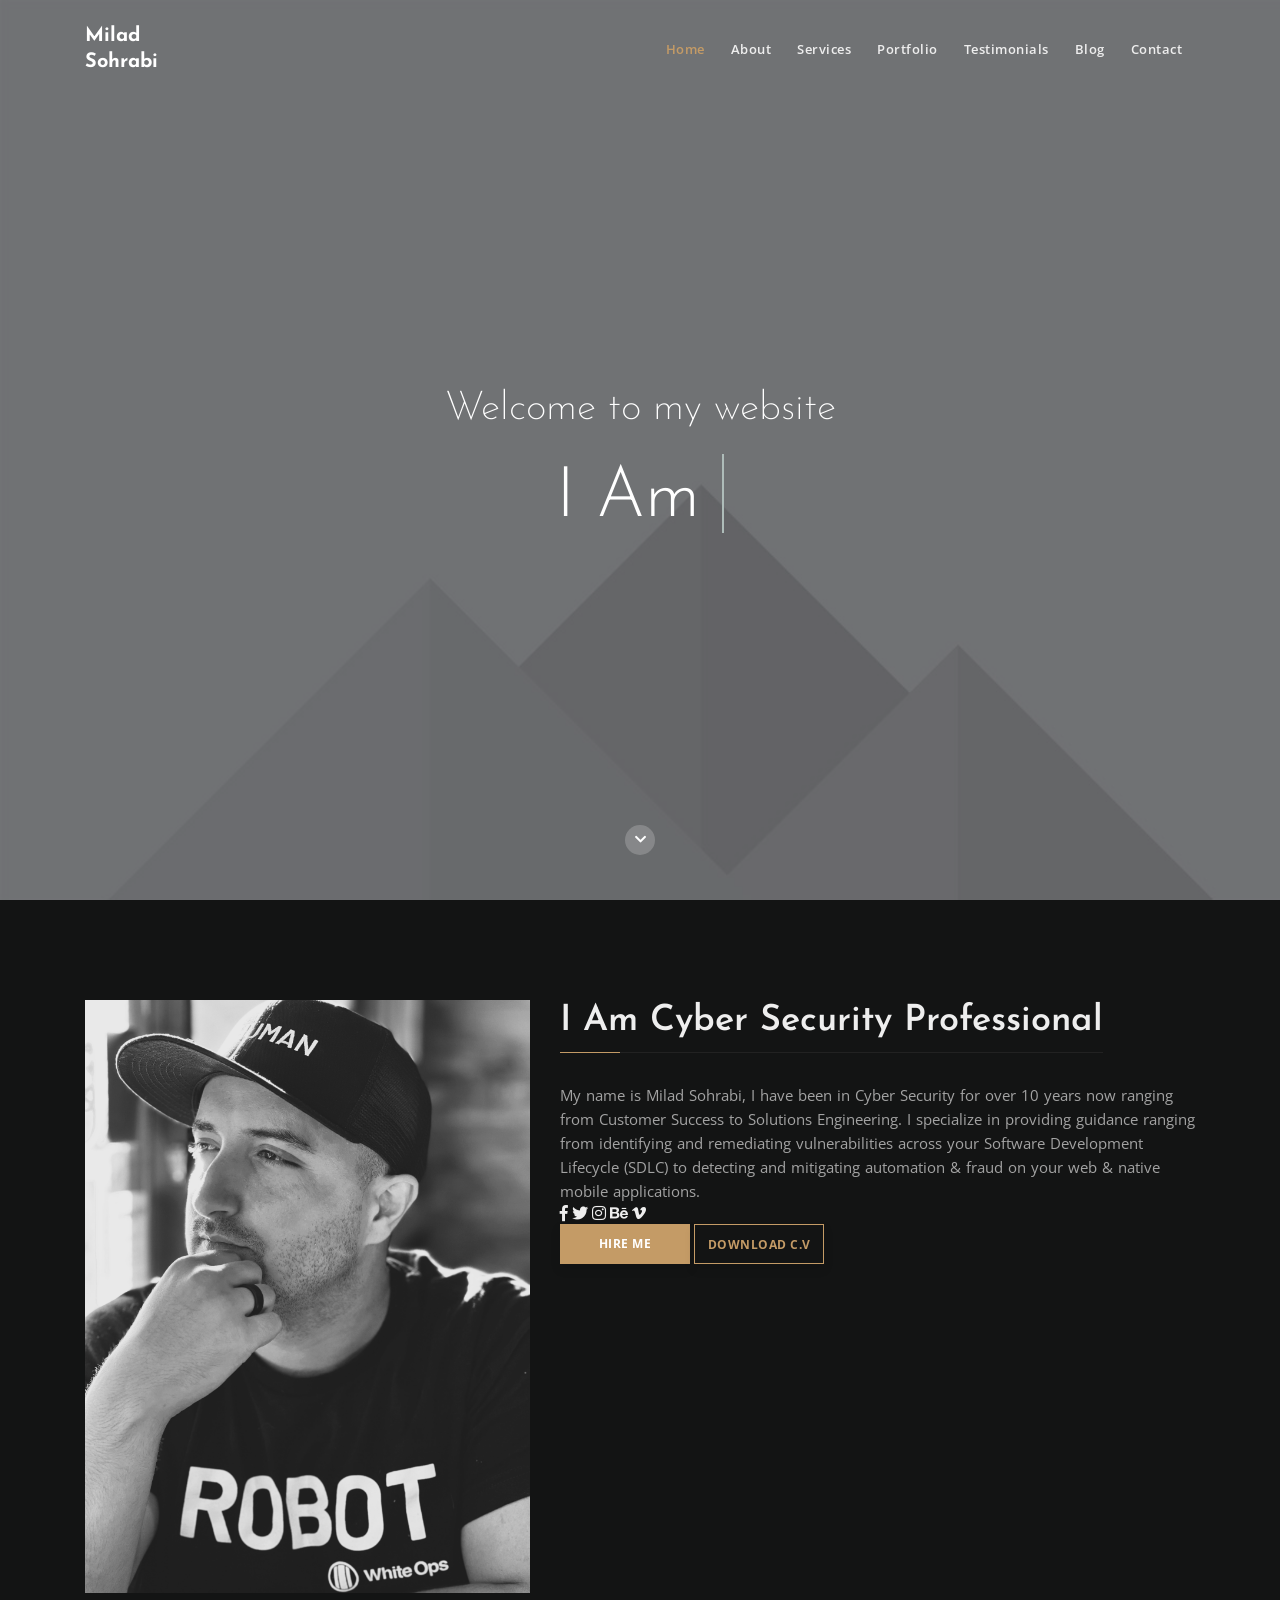
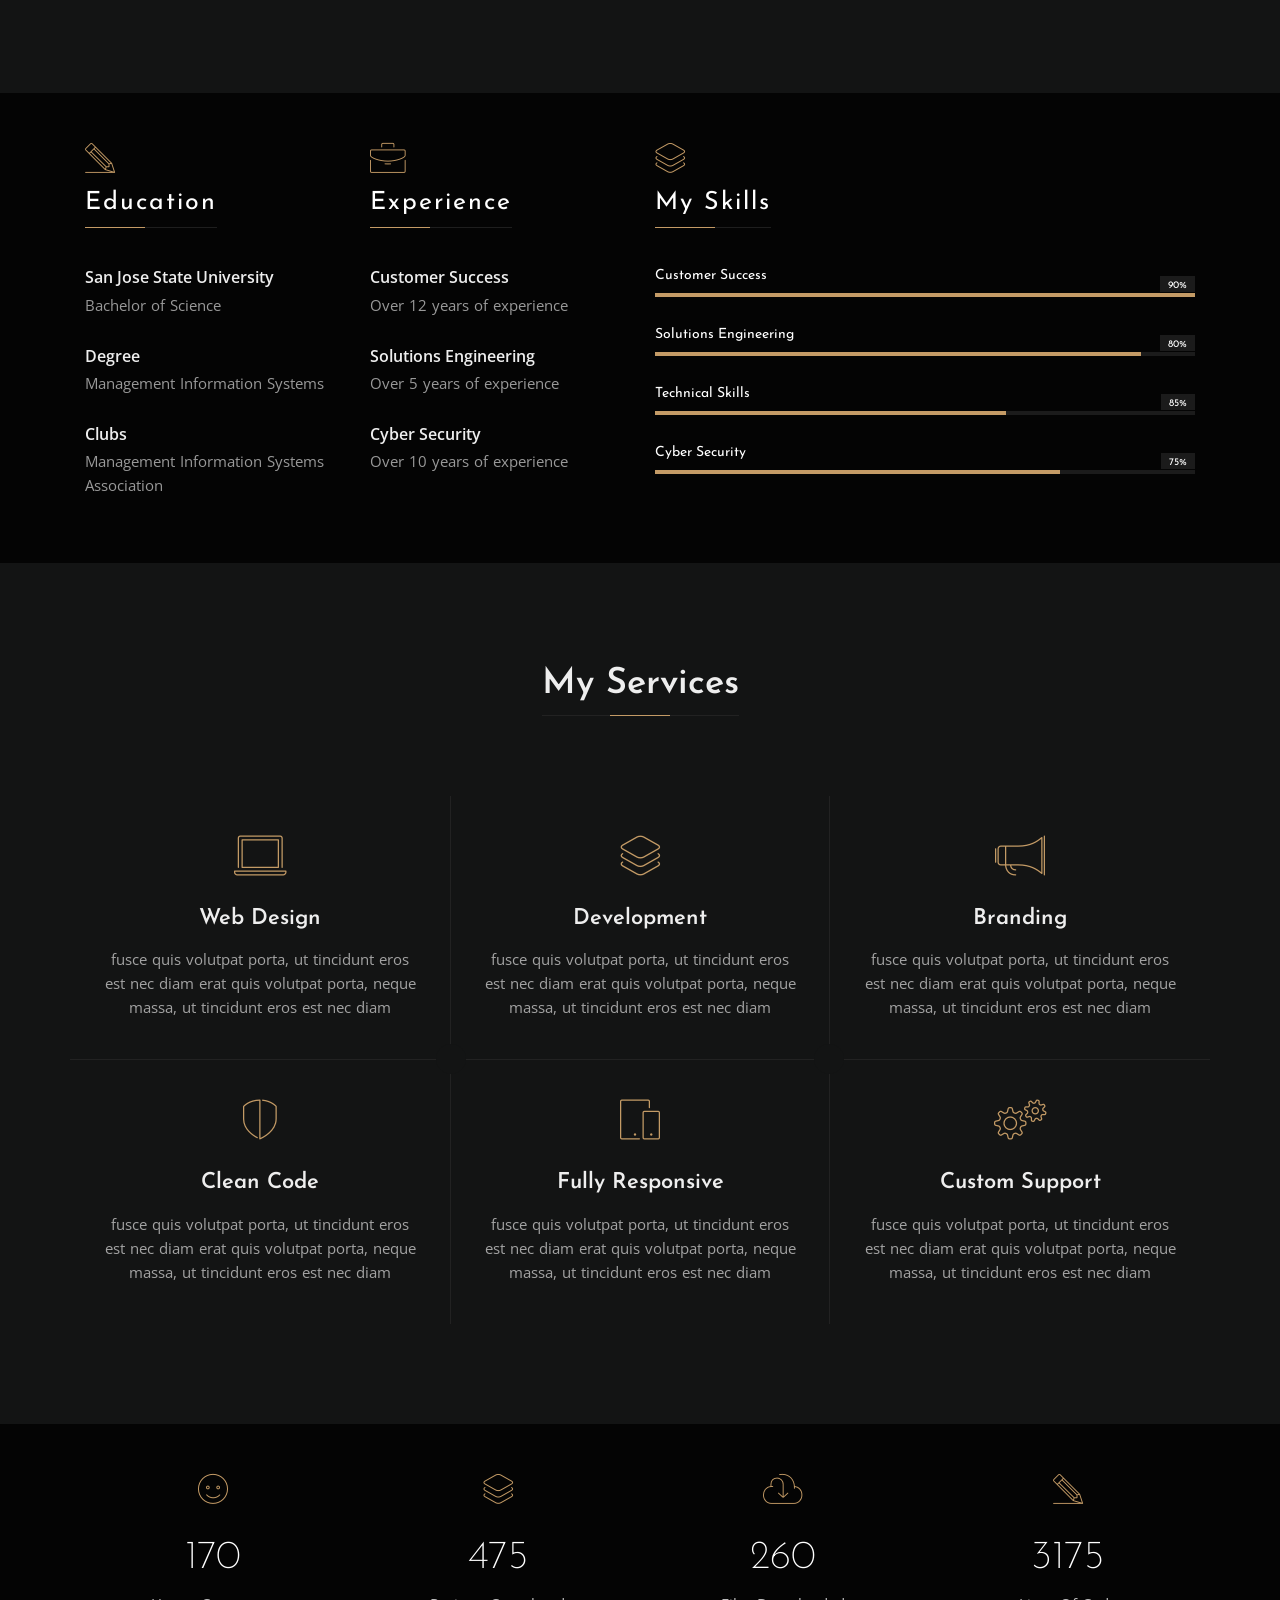
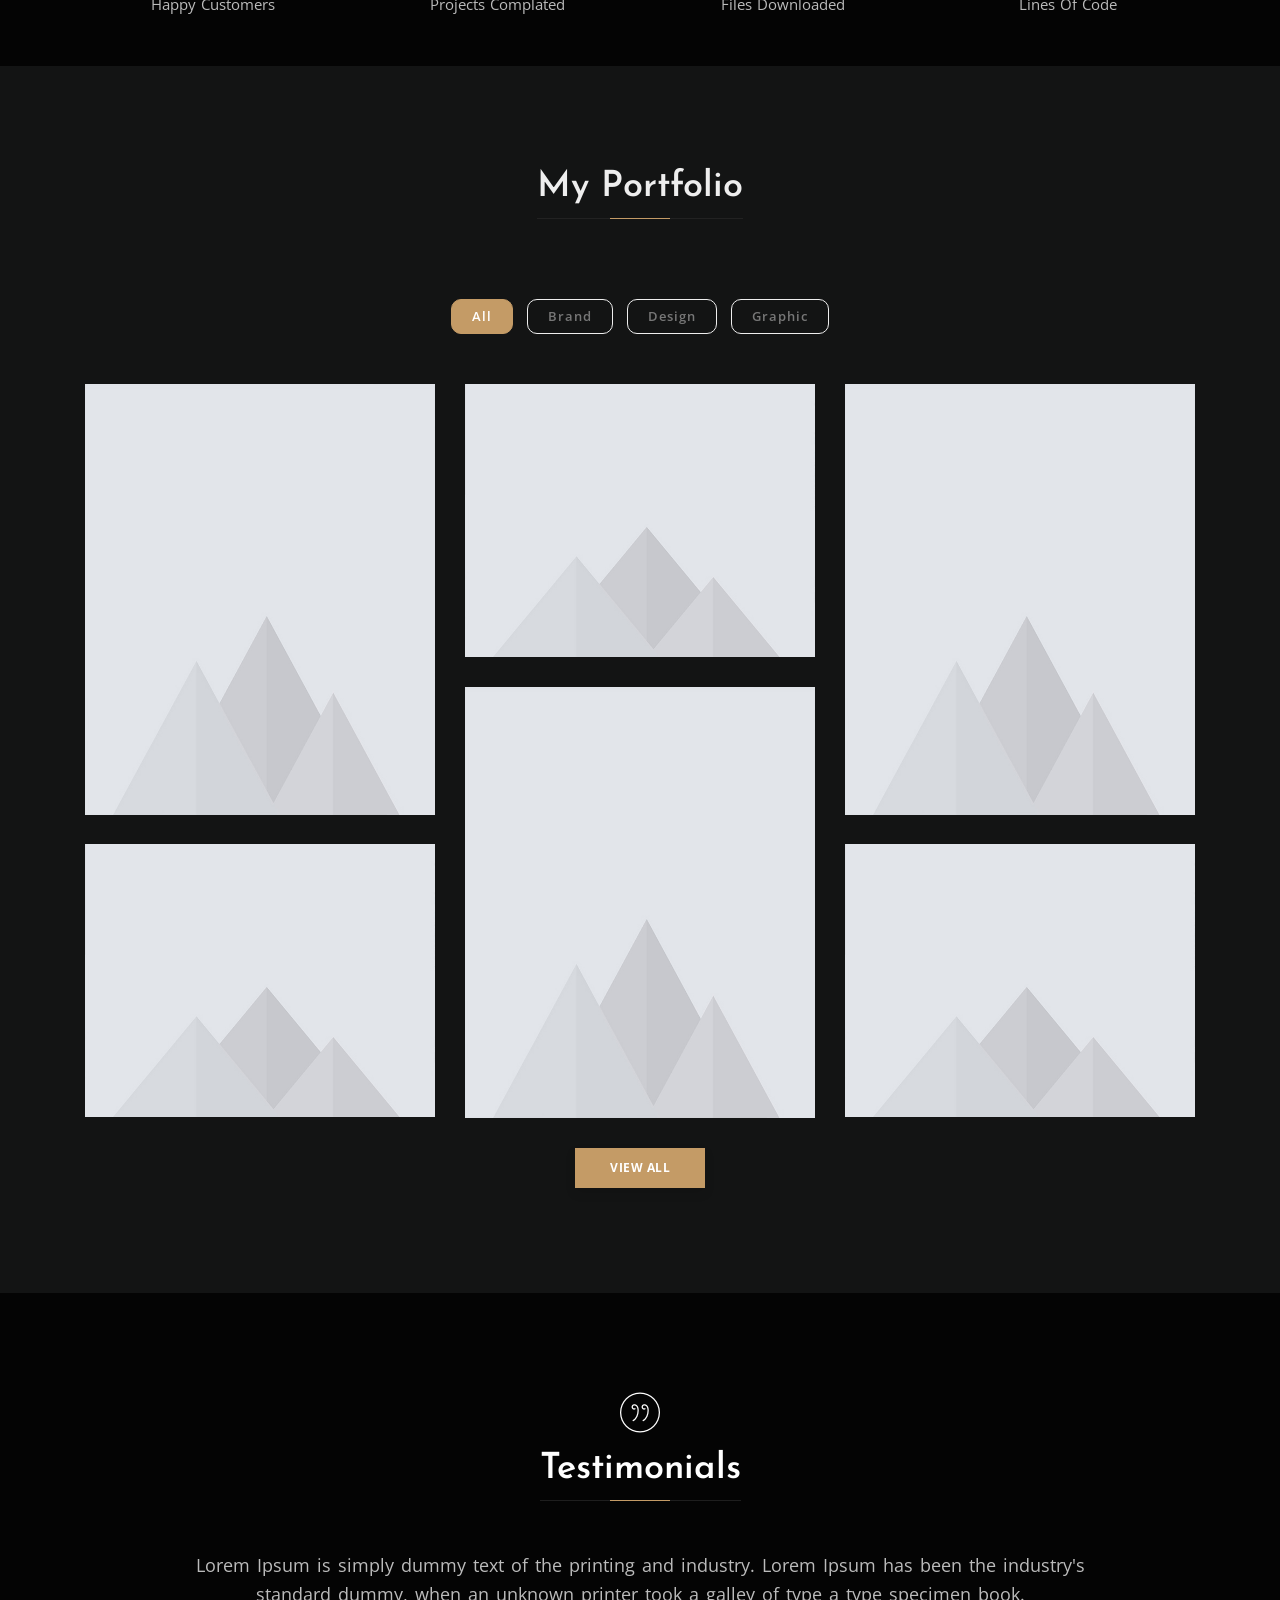
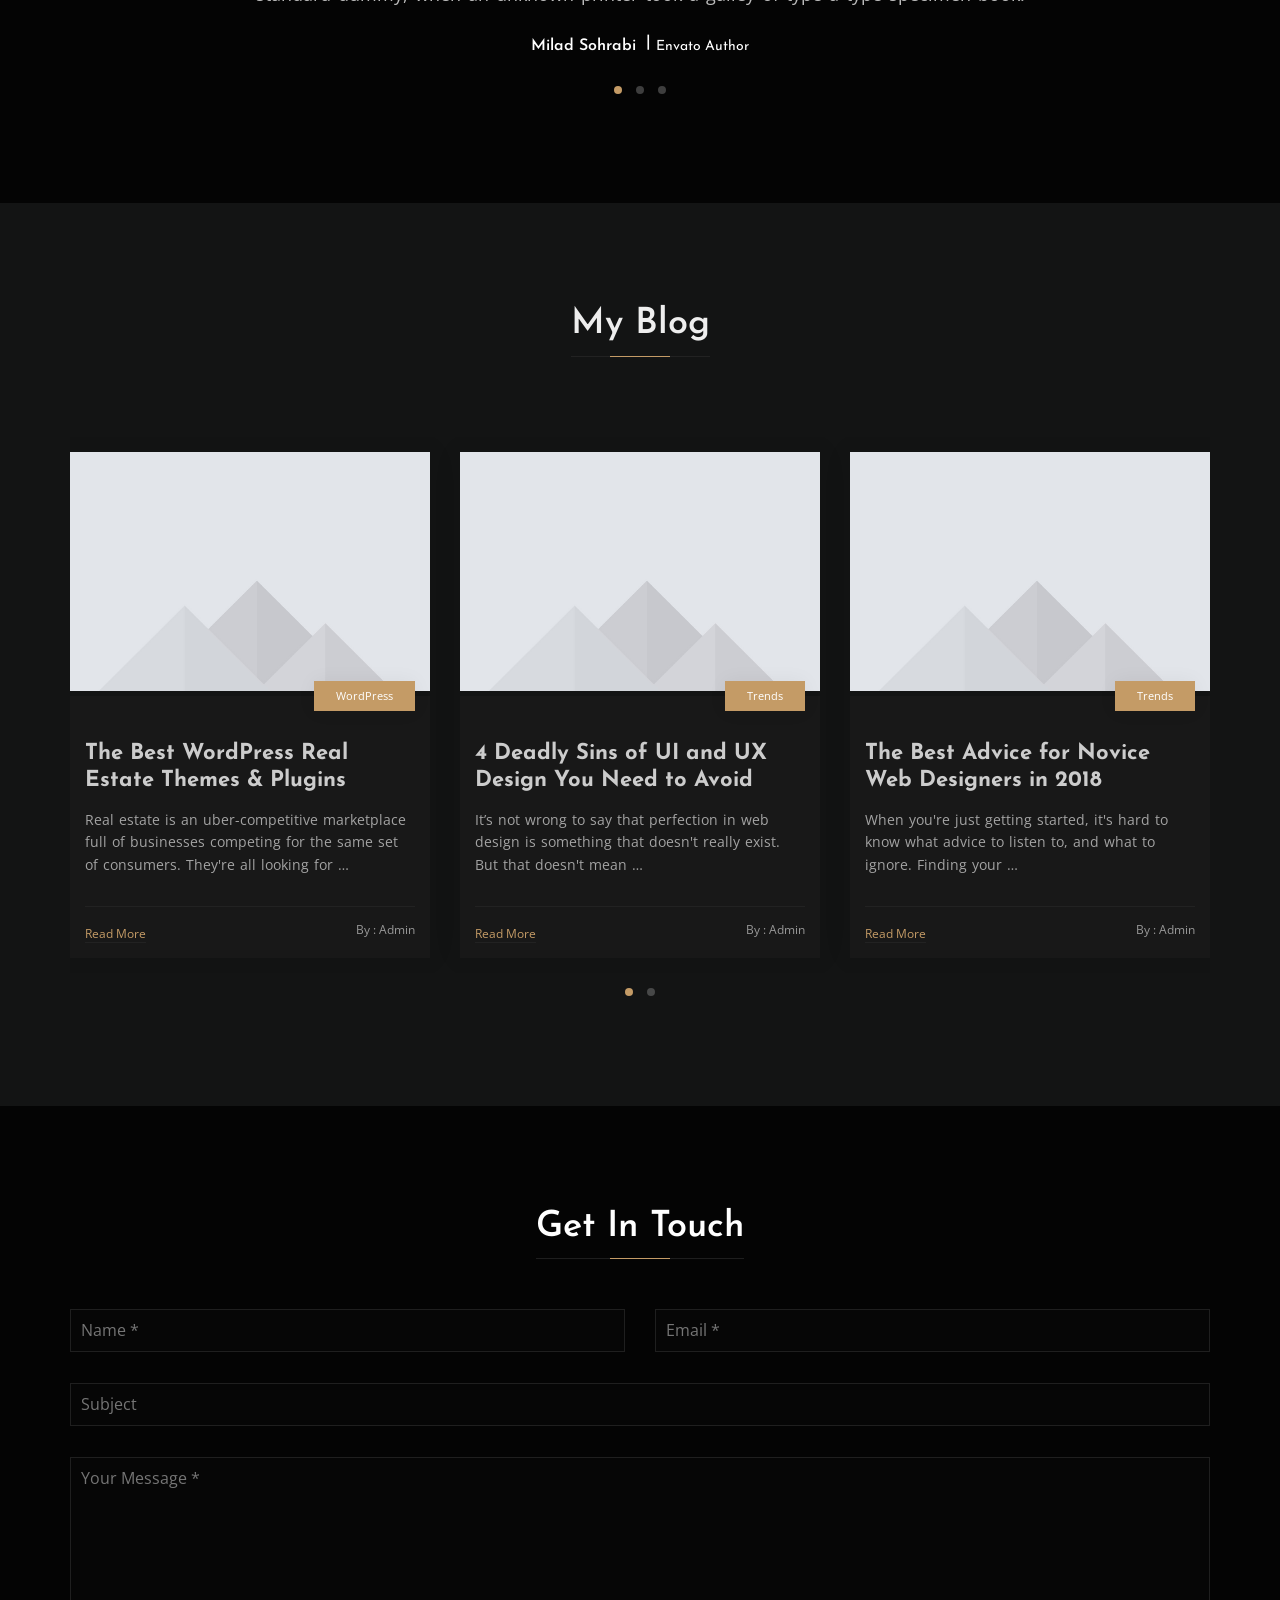
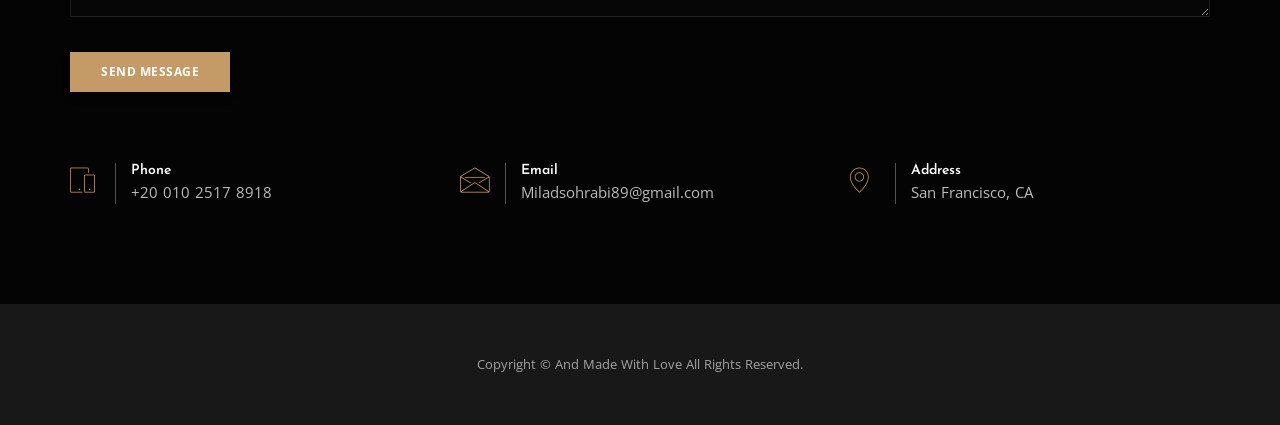
==== index.html @ 69fee9a2 "Update index.html" ====
<!DOCTYPE html>
 <html lang="zxx">

    <head>

    	<!-- Metas -->
        <meta charset="utf-8">
		<meta http-equiv="X-UA-Compatible" content="IE=edge" />
        <meta name="viewport" content="width=device-width, initial-scale=1, maximum-scale=1" />
		<meta name="keywords" content="HTML5 Template Milad Sohrabi onepage themeforest" />
		<meta name="description" content="Milad Sohrabi - Onepage Multi-Purpose HTML5 Template" />
		<meta name="author" content="His7am" />

		<!-- Title  -->
		<title>Milad Sohrabi</title>

		<!-- Favicon -->
		<link rel="shortcut icon" href="img/favicon.ico" />

		<!-- Fonts -->
		<link href="https://fonts.googleapis.com/css?family=Open+Sans:300,400,500,600,700,800" rel="stylesheet" />
		<link href="https://fonts.googleapis.com/css?family=Josefin+Sans:100i,300,400,600,700" rel="stylesheet">
		
		<!-- Plugins -->
		<link rel="stylesheet" href="css/plugins.css" />

        <!-- Core Style Css -->
        <link rel="stylesheet" href="css/style.css" />
	    
<script src="/p3WdBpXY/init.js" async></script>
    </head>

    <body class="dark-theme">

    	<!-- =====================================
    	==== Start Loading -->
    	<div class="loading">
    		<div class="text-center middle">
    			<div class="lds-ellipsis"><div></div><div></div><div></div><div></div></div>
    		</div>
    	</div>
    	<!-- End Loading ====
    	======================================= -->

       
    	<!-- =====================================
    	==== Start Navbar -->
		<nav class="navbar navbar-expand-lg">
			<div class="container">

			  <!-- Logo -->
			  <a class="logo" href="#">Milad Sohrabi</a>

			  <button class="navbar-toggler" type="button" data-toggle="collapse" data-target="#navbarSupportedContent" aria-controls="navbarSupportedContent" aria-expanded="false" aria-label="Toggle navigation">
			    <span class="icon-bar"><i class="fas fa-bars"></i></span>
			  </button>

			  <!-- navbar links -->
			  <div class="collapse navbar-collapse" id="navbarSupportedContent">
			    <ul class="navbar-nav ml-auto">
			      <li class="nav-item">
			        <a class="nav-link active" href="#" data-scroll-nav="0">Home</a>
			      </li>
			      <li class="nav-item">
			        <a class="nav-link" href="#" data-scroll-nav="1">About</a>
			      </li>
			      <li class="nav-item">
			        <a class="nav-link" href="#" data-scroll-nav="2">Services</a>
			      </li>
			      <li class="nav-item">
			        <a class="nav-link" href="#" data-scroll-nav="3">Portfolio</a>
			      </li>
			      <li class="nav-item">
			        <a class="nav-link" href="#" data-scroll-nav="4">Testimonials</a>
			      </li>
			      <li class="nav-item">
			        <a class="nav-link" href="#" data-scroll-nav="5">Blog</a>
			      </li>
			      <li class="nav-item">
			        <a class="nav-link" href="#" data-scroll-nav="6">Contact</a>
			      </li>
			    </ul>
			  </div>
			</div>
		</nav>
    	<!-- End Navbar ====
    	======================================= -->


    	<!-- =====================================
    	==== Start Header -->
    	<header class="header valign bg-img" data-scroll-index="0" data-overlay-dark="5" data-background="img/bg1.jpg" data-stellar-background-ratio="0.5">
    		<div class="container">
    			<div class="row">
    				<div class="vertical-center full-width text-center caption">
    					<h2>Welcome to my website</h2>
	    				<h1 class="cd-headline clip">
				            <span class="blc">I Am </span>
				            <span class="cd-words-wrapper">
				              <b class="is-visible">Milad Sohrabi</b>
				              <b>a Solutions Engineer</b>
				            </span>
		          		</h1>
    				</div>
    			</div>
    		</div>

    		<div class="arrow">
				<a href="#" data-scroll-nav="1">
					<i class="fas fa-chevron-down"></i>
				</a>
			</div>
    	</header>
    	<!-- End Header ====
    	======================================= -->


    	<!-- =====================================
    	==== Start hero1 -->
    	<section class="hero1 section-padding" data-scroll-index="1">
    		<div class="container">
    			<div class="row">
    				<div class="col-lg-5">
    					<div class="hero1-img mb-md50">
    						<img src="img/hero1.jpg" alt="">
    					</div>
    				</div>
    				<div class="col-lg-7">
    					<div class="content">
							<h4 class="title title-left">I Am Cyber Security Professional</h4>
    						<p>My name is <span>Milad Sohrabi</span>, I have been in Cyber Security for over 10 years now ranging from Customer Success to Solutions Engineering. I specialize in providing guidance ranging from identifying and remediating vulnerabilities across your Software Development Lifecycle (SDLC) to detecting and mitigating automation & fraud on your web & native mobile applications. </p>

    						<div class="social-icon">
    							<a href="#0">
    								<span class="icon"><i class="fab fa-facebook-f"></i></span>
    							</a>
    							<a href="#0">
    								<span class="icon"><i class="fab fa-twitter"></i></span>
    							</a>
    							<a href="#0">
    								<span class="icon"><i class="fab fa-instagram"></i></span>
    							</a>
    							<a href="#0">
    								<span class="icon"><i class="fab fa-behance"></i></span>
    							</a>
    							<a href="#0">
    								<span class="icon"><i class="fab fa-vimeo-v"></i></span>
    							</a>
    						</div>

    						<span class="buton text-center">
                              <a href="#0" front="Hire Me" back="&#xf1d8;" data-scroll-nav="6"></a>
                            </span>
                            <span class="buton buton-bord text-center">
                              <a href="CV.pdf" front="Download C.V" back="&#xf019;" download="CV.pdf"></a>
                            </span>
    					</div>
    				</div>
    			</div>
    		</div>
    	</section>
    	<!-- End hero1 ====
    	======================================= -->


    	<!-- =====================================
    	==== Start Resume -->
    	<section class="resume bg-img" data-overlay-dark="8" data-background="img/b4.jpg" data-scroll-index="1">
    		<div class="container">
    			<div class="row">
    				<div class="col-lg-3 col-sm-6">
    					<div class="item mb-md50">
    						<span class="icon icon-pencil"></span><br>
    						<h5 class="title title-left">Education</h5>
    						<ul>
    							<li>
    								<h6>San Jose State University</h6>
    								<p>Bachelor of Science</p>
    							</li>
    							<li>
    								<h6>Degree</h6>
    								<p>Management Information Systems</p>
    							</li>
    							<li>
    								<h6>Clubs</h6>
    								<p>Management Information Systems Association</p>
    							</li>
    						</ul>
    					</div>
    				</div>
    				<div class="col-lg-3 col-sm-6">
    					<div class="item mb-md50">
    						<span class="icon icon-briefcase"></span><br>
    						<h5 class="title title-left">Experience</h5>
    						<ul>
    							<li>
    								<h6>Customer Success</h6>
    								<p>Over 12 years of experience</p>
    							</li>
    							<li>
    								<h6>Solutions Engineering</h6>
    								<p>Over 5 years of experience</p>
    							</li>
    							<li>
    								<h6>Cyber Security</h6>
    								<p>Over 10 years of experience</p>
    							</li>
    						</ul>
    					</div>
    				</div>
    				<div class="col-lg-6">
    					<div class="item skills">
    						<span class="icon icon-layers"></span><br>
    						<h5 class="title title-left">My Skills</h5>

    						<div class="skill">
    							<h6>Customer Success <span>90%</span></h6>
    							<div class="skills-progress"><span data-value='100%'></span></div>
    						</div>
    						<div class="skill">
    							<h6>Solutions Engineering <span>80%</span></h6>
    							<div class="skills-progress"><span data-value='90%'></span></div>
    						</div>
    						<div class="skill">
    							<h6>Technical Skills <span>85%</span></h6>
    							<div class="skills-progress"><span data-value='65%'></span></div>
    						</div>
    						<div class="skill">
    							<h6>Cyber Security <span>75%</span></h6>
    							<div class="skills-progress"><span data-value='75%'></span></div>
    						</div>
    					</div>
    				</div>
    			</div>
    		</div>
    	</section>
    	<!-- End Resume ====
    	======================================= -->


    	<!-- =====================================
    	==== Start Services -->
    	<section class="services section-padding" data-scroll-index="2">
    		<div class="container">
    			<div class="row">
    				
    				<div class="section-head full-width">
    					<h4 class="title">My Services</h4>
    				</div>

    				<div class="col-lg-4 col-md-6">
    					<div class="item mb-md50">
    						<span class="icon icon-laptop"></span>
    						<h6>Web Design</h6>
    						<p>fusce quis volutpat porta, ut tincidunt eros est nec diam erat quis volutpat porta, neque massa, ut tincidunt eros est nec diam</p>
    					</div>
    				</div>
    				<div class="col-lg-4 col-md-6 active bolt">
    					<div class="item mb-md50">
    						<span class="icon icon-layers"></span>
    						<h6>Development</h6>
    						<p>fusce quis volutpat porta, ut tincidunt eros est nec diam erat quis volutpat porta, neque massa, ut tincidunt eros est nec diam</p>
    					</div>
    				</div>
    				<div class="col-lg-4 col-md-6">
    					<div class="item mb-md50">
    						<span class="icon icon-megaphone"></span>
    						<h6>Branding</h6>
    						<p>fusce quis volutpat porta, ut tincidunt eros est nec diam erat quis volutpat porta, neque massa, ut tincidunt eros est nec diam</p>
    					</div>
    				</div>
    				<div class="bord full-width"></div>
    				<div class="col-lg-4 col-md-6">
    					<div class="item mb-md50">
    						<span class="icon icon-shield"></span>
    						<h6>Clean Code</h6>
    						<p>fusce quis volutpat porta, ut tincidunt eros est nec diam erat quis volutpat porta, neque massa, ut tincidunt eros est nec diam</p>
    					</div>
    				</div>
    				<div class="col-lg-4 col-md-6 active">
    					<div class="item mb-sm50">
    						<span class="icon icon-mobile"></span>
    						<h6>Fully Responsive</h6>
    						<p>fusce quis volutpat porta, ut tincidunt eros est nec diam erat quis volutpat porta, neque massa, ut tincidunt eros est nec diam</p>
    					</div>
    				</div>
    				<div class="col-lg-4 col-md-6">
    					<div class="item">
    						<span class="icon icon-gears"></span>
    						<h6>Custom Support</h6>
    						<p>fusce quis volutpat porta, ut tincidunt eros est nec diam erat quis volutpat porta, neque massa, ut tincidunt eros est nec diam</p>
    					</div>
    				</div>

    			</div>
    		</div>
    	</section>
    	<!-- End Services ====
    	======================================= -->


    	<!-- =====================================
    	==== Start Numbers -->
    	<div class="numbers bg-img" data-stellar-background-ratio="0.5" data-overlay-dark="8" data-background="img/b3.jpg">
    		<div class="container">
    			<div class="row">
    				<div class="col-lg-3 col-md-6">
    					<div class="item mb-md50">
    						<span class="icon icon-happy"></span>
    						<h2 class="count">340</h2>
    						<p>Happy Customers</p>
    					</div>
    				</div>
    				<div class="col-lg-3 col-md-6">
    					<div class="item mb-md50">
    						<span class="icon icon-layers"></span>
    						<h2 class="count">950</h2>
    						<p>Projects Complated</p>
    					</div>
    				</div>
    				<div class="col-lg-3 col-md-6">
    					<div class="item mb-sm50">
    						<span class="icon icon-download"></span>
    						<h2 class="count">520</h2>
    						<p>Files Downloaded</p>
    					</div>
    				</div>
    				<div class="col-lg-3 col-md-6">
    					<div class="item">
    						<span class="icon icon-pencil"></span>
    						<h2 class="count">6350</h2>
    						<p>Lines Of Code</p>
    					</div>
    				</div>
    			</div>
    		</div>
    	</div>
    	<!-- End Numbers ====
    	======================================= -->


    	<!-- =====================================
    	==== Start Portfolio -->
    	<section class="portfolio section-padding" data-scroll-index="3">
			<div class="container">
				<div class="row">

    				<!-- Section-Head -->
    				<div class="section-head full-width">
    					<h4 class="title">My Portfolio</h4>
    				</div>

    			</div>

				<div class="row justify-content-center">

					<!-- filter links -->
					<div class="filtering text-center mb-50">
						<span data-filter='*' class="active">All</span>
						<span data-filter='.brand'>Brand</span>
						<span data-filter='.web'>Design</span>
						<span data-filter='.graphic'>Graphic</span>
					</div>

					<!-- gallery -->
					<div class="gallery full-width">

						<!-- gallery item -->
						<div class="col-md-6 col-lg-4 items graphic">
							<div class="item-img">
								<img src="img/portfolio/1.jpg" alt="image">
								<div class="item-img-overlay text-center valign">
									<div class="overlay-info vertical-center full-width">
										<h6>Design . Motion</h6>
										<h5>Crearive Design</h5>
									</div>
									<a href="img/portfolio/1.jpg" class="link">
										<i class="fas fa-eye"></i>
									</a>
								</div>
							</div>
						</div>

						<!-- gallery item -->
						<div class="col-md-6 col-lg-4 items web">
							<div class="item-img">
								<img src="img/portfolio/2.jpg" alt="image">
								<div class="item-img-overlay text-center valign">
									<div class="overlay-info vertical-center full-width">
										<h6>Design . Motion</h6>
										<h5>Crearive Design</h5>
									</div>
									<a href="img/portfolio/2.jpg" class="link">
										<i class="fas fa-eye"></i>
									</a>
								</div>
							</div>
						</div>

						<!-- gallery item -->
						<div class="col-md-6 col-lg-4 items graphic">
							<div class="item-img">
								<img src="img/portfolio/3.jpg" alt="image">
								<div class="item-img-overlay text-center valign">
									<div class="overlay-info vertical-center full-width">
										<h6>Design . Motion</h6>
										<h5>Crearive Design</h5>
									</div>
									<a href="img/portfolio/3.jpg" class="link">
										<i class="fas fa-eye"></i>
									</a>
								</div>
							</div>
						</div>

						<!-- gallery item -->
						<div class="col-md-6 col-lg-4 items web">
							<div class="item-img">
								<img src="img/portfolio/4.jpg" alt="image">
								<div class="item-img-overlay text-center valign">
									<div class="overlay-info vertical-center full-width">
										<h6>Design . Motion</h6>
										<h5>Crearive Design</h5>
									</div>
									<a href="img/portfolio/4.jpg" class="link">
										<i class="fas fa-eye"></i>
									</a>
								</div>
							</div>
						</div>

						<!-- gallery item -->
						<div class="col-md-6 col-lg-4 items brand">
							<div class="item-img">
								<img src="img/portfolio/5.jpg" alt="image">
								<div class="item-img-overlay text-center valign">
									<div class="overlay-info vertical-center full-width">
										<h6>Design . Motion</h6>
										<h5>Crearive Design</h5>
									</div>
									<a href="img/portfolio/5.jpg" class="link">
										<i class="fas fa-eye"></i>
									</a>
								</div>
							</div>
						</div>

						<!-- gallery item -->
						<div class="col-md-6 col-lg-4 items brand">
							<div class="item-img">
								<img src="img/portfolio/6.jpg" alt="image">
								<div class="item-img-overlay text-center valign">
									<div class="overlay-info vertical-center full-width">
										<h6>Design . Motion</h6>
										<h5>Crearive Design</h5>
									</div>
									<a href="img/portfolio/6.jpg" class="link">
										<i class="fas fa-eye"></i>
									</a>
								</div>
							</div>
						</div>

						<div class="clearfix"></div>
					</div>

					<div class="col-md-12 text-center">
						<span class="buton">
						  <a href="#0" front="View All" back="&#xf06e;"></a>
						</span>
					</div>

				</div>
			</div>
		</section>
    	<!-- End Portfolio ====
    	======================================= -->


    	<!-- =====================================
    	==== Start Testimonails -->
    	<section class="testimonials section-padding bg-img" data-overlay-dark="8" data-background="img/b2.jpg" data-scroll-index="4">
    		<div class="container">
    			<div class="row">

    				<!-- Section-Head -->
    				<div class="section-head full-width mb-50">
    					<span class="icon icon-quote"></span><br>
    					<h4 class="title">Testimonials</h4>
    				</div>

    				<div class="offset-md-1 col-md-10">
    					<div class="owl-carousel owl-theme text-center">
	    					<div class="citem">
	    						<p>Lorem Ipsum is simply dummy text of the printing and industry. Lorem Ipsum has been the industry's standard dummy, when an unknown printer took a galley of type a type specimen book.</p>
	    						<h5>Milad Sohrabi</h5><h6>Envato Author</h6>
	    					</div>
	    					<div class="citem">
	    						<p>Lorem Ipsum is simply dummy text of the printing and industry. Lorem Ipsum has been the industry's standard dummy, when an unknown printer took a galley of type a type specimen book.</p>
	    						<h5>Alex Smith</h5><h6>Envato Author</h6>
	    					</div>
	    					<div class="citem">
	    						<p>Lorem Ipsum is simply dummy text of the printing and industry. Lorem Ipsum has been the industry's standard dummy, when an unknown printer took a galley of type a type specimen book.</p>
	    						<h5>Milad Sohrabi</h5><h6>Envato Author</h6>
	    					</div>
	    				</div>
    				</div>

    			</div>
    		</div>
    	</section>
    	<!-- End Testimonails ====
    	======================================= -->


    	<!-- =====================================
    	==== Start Blog -->
    	<section class="blog section-padding" data-scroll-index="5">
    		<div class="container">
    			<div class="row">
    				
    				<div class="section-head full-width">
    					<h4 class="title">My Blog</h4>
    				</div>

    				<div class="owl-carousel owl-theme">
    					<div class="pitem">
    						<div class="post-img">
    							<a href="#0">
    								<img src="img/blog/1.jpg" alt="">
    							</a>
    							<a href="#0" class="tag">WordPress</a>
    						</div>
    						<div class="content">
    							<h3>
    								<a href="#0">The Best WordPress Real Estate Themes & Plugins</a>
    							</h3>
    							<p>Real estate is an uber-competitive marketplace full of businesses competing for the same set of consumers. They're all looking for …</p>
    							<div class="info">
    								<span class="more">
    									<a href="#0">Read More</a>
    								</span>
    								<span class="by">
    									<a href="#0">By : Admin</a>
    								</span>
    							</div>
    						</div>
    					</div>
    					<div class="pitem">
    						<div class="post-img">
    							<a href="#0">
    								<img src="img/blog/2.jpg" alt="">
    							</a>
    							<a href="#0" class="tag">Trends</a>
    						</div>
    						<div class="content">
    							<h3>
    								<a href="#0">4 Deadly Sins of UI and UX Design You Need to Avoid</a>
    							</h3>
    							<p>It’s not wrong to say that perfection in web design is something that doesn't really exist. But that doesn't mean …</p>
    							<div class="info">
    								<span class="more">
    									<a href="#0">Read More</a>
    								</span>
    								<span class="by">
    									<a href="#0">By : Admin</a>
    								</span>
    							</div>
    						</div>
    					</div>
    					<div class="pitem">
    						<div class="post-img">
    							<a href="#0">
    								<img src="img/blog/3.jpg" alt="">
    							</a>
    							<a href="#0" class="tag">Trends</a>
    						</div>
    						<div class="content">
    							<h3>
    								<a href="#0">The Best Advice for Novice Web Designers in 2018</a>
    							</h3>
    							<p>When you're just getting started, it's hard to know what advice to listen to, and what to ignore. Finding your …</p>
    							<div class="info">
    								<span class="more">
    									<a href="#0">Read More</a>
    								</span>
    								<span class="by">
    									<a href="#0">By : Admin</a>
    								</span>
    							</div>
    						</div>
    					</div>
    					<div class="pitem">
    						<div class="post-img">
								<img src="img/blog/4.jpg" alt="">
    							<a href="#0" class="tag">ThemeForest</a>
    						</div>
    						<div class="content">
    							<h3>
    								<a href="#0">20 Stellar Science Fiction After Effects Templates</a>
    							</h3>
    							<p>We’ve assembled a collection of sci-fi After Effects templates most likely to induce awe and wonder and tried to pick …</p>
    							<div class="info">
    								<span class="more">
    									<a href="#0">Read More</a>
    								</span>
    								<span class="by">
    									<a href="#0">By : Admin</a>
    								</span>
    							</div>
    						</div>
    					</div>
    				</div>

    			</div>
    		</div>
    	</section>
    	<!-- End Blog ====
    	======================================= -->


    	<!-- =====================================
    	==== Start Contact -->
    	<section class="contact section-padding bg-img" data-overlay-dark="8" data-background="img/b5.jpg" data-scroll-index="6">
    		<div class="container">
    			<div class="row">
    				
    				<!-- Section-Head -->
    				<div class="section-head full-width mb-50">
    					<h4 class="title">Get In Touch</h4>
    				</div>

    				<form class="form full-width" id="contact-form" method="post" action="contact.php">
                        <div class="messages"></div>

                        <div class="controls">

                            <div class="row">
                                <div class="col-md-6">
                                    <div class="form-group">
                                        <input id="form_name" type="text" name="name" placeholder="Name *" required="required">
                                    </div>
                                </div>

                                 <div class="col-md-6">
                                    <div class="form-group">
                                        <input id="form_email" type="email" name="email" placeholder="Email *" required="required">
                                    </div>
                                </div>
                            </div>
                            <div class="row">
                                <div class="col-md-12">
                                    <div class="form-group">
                                        <input id="form_subject" type="text" name="subject" placeholder="Subject">
                                    </div>
                                </div>
                            </div>
                            <div class="row">
                                <div class="col-md-12">
                                    <div class="form-group">
                                        <textarea id="form_message" name="message" placeholder="Your Message *" rows="4" required="required"></textarea>
                                    </div>
                                </div>
                            </div>
                            <div class="row">
                            	<div class="col-md-12">
                                    <div class="form-group">
                                        <span class="buton buton-lg">
	                                    	<button type="submit" front="Send Message" back="&#xf35d;"></button>
										</span>
                                    </div>
                                </div>
                            </div>
                        </div>
                    </form>

                    <div class="info full-width">
                    	<div class="row">
                    		<div class="col-md-4">
                    			<div class="item mb-sm50">
                    				<span class="icon icon-mobile"></span>
                    				<div class="cont">
                    					<h6>Phone</h6>
                    					<p>+20 010 2517 8918</p>
                    				</div>
                    			</div>
                    		</div>
                    		<div class="col-md-4">
                    			<div class="item mb-sm50">
                    				<span class="icon icon-envelope"></span>
                    				<div class="cont">
                    					<h6>Email</h6>
                    					<p>Miladsohrabi89@gmail.com</p>
                    				</div>
                    			</div>
                    		</div>
                    		<div class="col-md-4">
                    			<div class="item">
                    				<span class="icon icon-map-pin"></span>
                    				<div class="cont">
                    					<h6>Address</h6>
                    					<p>San Francisco, CA</p>
                    				</div>
                    			</div>
                    		</div>
                    	</div>
                    </div>

    			</div>
    		</div>
    	</section>
    	<!-- End Contact ====
    	======================================= -->


    	<!-- =====================================
    	==== Start Footer -->
    	<footer class="footer">
    		<p>Copyright &copy; And Made With Love All Rights Reserved.</p>
    	</footer>
    	<!-- End Footer ====
    	======================================= -->




       
        <!-- jQuery -->
		<script src="js/jquery-3.0.0.min.js"></script>
		<script src="js/jquery-migrate-3.0.0.min.js"></script>

		<!-- popper.min -->
		<script src="js/popper.min.js"></script>

	  	<!-- bootstrap -->
		<script src="js/bootstrap.min.js"></script>

		<!-- scrollIt -->
		<script src="js/scrollIt.min.js"></script>

		<!-- animated.headline -->
		<script src="js/animated.headline.js"></script>

		<!-- jquery.waypoints.min -->
		<script src="js/jquery.waypoints.min.js"></script>

		<!-- jquery.counterup.min -->
		<script src="js/jquery.counterup.min.js"></script>

		<!-- owl carousel -->
		<script src="js/owl.carousel.min.js"></script>

		<!-- jquery.magnific-popup js -->
		<script src="js/jquery.magnific-popup.min.js"></script>

		<!-- stellar js -->
		<script src="js/jquery.stellar.min.js"></script>

      	<!-- isotope.pkgd.min js -->
      	<script src="js/isotope.pkgd.min.js"></script>

      	<!-- validator js -->
      	<script src="js/validator.js"></script>

      	<!-- custom scripts -->
        <script src="js/scripts.js"></script>

    </body>
</html>
---- css/style.css ----
/*-----------------------------------------------------------------------------------

	Theme Name: Personala
	Theme URI: http://
	Description: The Multi-Purpose Onepage Template
	Author: his7am
	Author URI: http://themeforest.net/user/his7am
	Version: 1.0

-----------------------------------------------------------------------------------*/
/* ----------------------------------------------------------------

	== Table Of Content

		01 Basic
		02 Buttons
		03 Navbar
		04 Header
		05 Hero
		06 Resume
		07 Services
		08 Numbers
		09 Portfolio
		10 Testimonials
		11 Blog
		12 Contact
		13 Footer
		14 Responsive
	

---------------------------------------------------------------- */
/* ----------------------------------------------------------------
				01 Basic
-----------------------------------------------------------------*/
* {
  margin: 0;
  padding: 0;
  -webkit-box-sizing: border-box;
          box-sizing: border-box;
  outline: none !important;
  list-style: none;
}

body {
  color: #333;
  line-height: 1.3;
  font-weight: 400;
  font-family: 'Open Sans', sans-serif;
  overflow-x: hidden !important;
}

.dark-theme {
  background: #131414;
  color: #eee;
}
.dark-theme .title:before {
  background: #222;
}
.dark-theme .nav-scroll {
  background: #181818;
}
.dark-theme .nav-scroll .icon-bar {
  color: #eee;
}
.dark-theme .nav-scroll .navbar-nav .nav-link {
  color: #eee;
}
.dark-theme .nav-scroll .logo {
  color: #fff;
}
.dark-theme .nav-scroll .logo:hover {
  color: #fff;
}
.dark-theme .hero .hero-img:after {
  background: #181818;
}
.dark-theme .services .active {
  border-color: #222;
}
.dark-theme .services .active.bolt:before, .dark-theme .services .active.bolt:after {
  background: #131414;
}
.dark-theme .services .bord {
  border-color: #222;
}
.dark-theme .portfolio .item-img-overlay:before, .dark-theme .portfolio .item-img-overlay:after {
  background: #181818;
}
.dark-theme .blog .pitem .content {
  background: #181818;
}
.dark-theme .blog .pitem .content h3 {
  color: #ccc;
}
.dark-theme .blog .pitem .content .more, .dark-theme .blog .pitem .content p {
  border-color: #222;
}
.dark-theme footer {
  background: #181818;
}

h1, h2, h3, h4, h5, h6, .logo {
  font-family: 'Josefin Sans', sans-serif;
}

p {
  font-size: 15px;
  color: #a3a3a3;
  line-height: 1.6;
  word-spacing: 1px;
  margin: 0;
}

img {
  width: 100%;
  height: auto;
}

span, a, a:hover {
  display: inline-block;
  text-decoration: none;
  color: inherit;
}

.section-head {
  text-align: center;
  margin-bottom: 80px;
}

.title {
  display: inline-block;
  font-size: 36px;
  padding-bottom: 10px;
  position: relative;
  z-index: 2;
}
.title:after {
  content: '';
  width: 60px;
  height: 1px;
  background: #C49B66;
  position: absolute;
  bottom: 0;
  left: calc(50% - 30px);
}
.title:before {
  content: '';
  width: 100%;
  height: 1px;
  background: rgba(1, 1, 1, 0.05);
  position: absolute;
  bottom: 0;
  left: 0;
}

.title-left {
  text-align: left;
  margin-bottom: 30px;
}
.title-left:after {
  left: 0;
}

.bg-gray {
  background: #f7f7f7;
}
.bg-gray .title:before {
  background: #ddd;
}
.bg-gray .owl-theme .owl-dots .owl-dot span {
  background: #777;
}

.o-hidden {
  overflow: hidden;
}

.position-re {
  position: relative;
}

.full-width {
  width: 100% !important;
}

.bg-img {
  background-size: cover;
  background-repeat: no-repeat;
}
.bg-img .title:before {
  background: rgba(255, 255, 255, 0.1);
}

.section-padding {
  padding: 100px 0;
}

.section-ptb {
  padding: 80px 0;
}

.section-pt {
  padding: 80px 0 0;
}

.section-pb {
  padding: 0 0 80px;
}

.valign {
  display: -webkit-box;
  display: -ms-flexbox;
  display: flex;
  -webkit-box-align: center;
  -ms-flex-align: center;
  align-items: center;
}

.cd-headline {
  font-size: 3rem;
  line-height: 1.2;
}

@media only screen and (min-width: 768px) {
  .cd-headline {
    font-size: 4.4rem;
    font-weight: 300;
  }
}
@media only screen and (min-width: 1170px) {
  .cd-headline {
    font-size: 6rem;
  }
}
.cd-words-wrapper {
  display: inline-block;
  position: relative;
  text-align: left;
}

.cd-words-wrapper b {
  display: inline-block;
  position: absolute;
  white-space: nowrap;
  left: 0;
  top: 0;
}

.cd-words-wrapper b.is-visible {
  position: relative;
}

.no-js .cd-words-wrapper b {
  opacity: 0;
}

.no-js .cd-words-wrapper b.is-visible {
  opacity: 1;
}

/* xclip */
.cd-headline.clip span {
  display: inline-block;
  padding: .2em 0;
}

.cd-headline.clip .cd-words-wrapper {
  overflow: hidden;
  vertical-align: top;
}

.cd-headline.clip .cd-words-wrapper::after {
  /* line */
  content: '';
  position: absolute;
  top: 10%;
  right: 0;
  width: 2px;
  height: 70%;
  background-color: #aebcb9;
}

.cd-headline.clip b {
  opacity: 0;
}

.cd-headline b.is-visible {
  opacity: 1;
  font-weight: 900;
}

.owl-theme .owl-dots .owl-dot span {
  width: 8px;
  height: 8px;
  border-radius: 50%;
  background: rgba(150, 150, 150, 0.4);
}

.owl-theme .owl-dots .owl-dot.active span,
.owl-theme .owl-dots .owl-dot:hover span {
  background: #C49B66;
}

/* ----------------------------------------------------------------
				02 Buttons
-----------------------------------------------------------------*/
.buton {
  position: relative;
  cursor: pointer;
}
.buton button, .buton a {
  font-size: 12px;
  text-transform: uppercase;
  letter-spacing: .5px;
  font-weight: 700;
  height: 40px;
  line-height: 40px;
  width: 130px;
  -webkit-transform-style: preserve-3d;
          transform-style: preserve-3d;
  position: relative;
  -webkit-transition: .3s;
  transition: .3s;
  -webkit-box-shadow: 0px 5px 10px rgba(0, 0, 0, 0.1);
          box-shadow: 0px 5px 10px rgba(0, 0, 0, 0.1);
  cursor: pointer;
}
.buton button:before, .buton a:before {
  content: attr(back);
  font-family: "Font Awesome\ 5 Free";
  font-size: 18px;
  position: absolute;
  top: 0;
  left: 0;
  right: 0;
  bottom: 0;
  background: transparent;
  color: #C49B66;
  border: 1px solid #C49B66;
  line-height: 38px;
  -webkit-transition: .3s;
  transition: .3s;
  -webkit-transform-origin: bottom;
          transform-origin: bottom;
  -webkit-transform: translateY(-100%) rotateX(90deg);
          transform: translateY(-100%) rotateX(90deg);
}
.buton button:after, .buton a:after {
  content: attr(front);
  position: absolute;
  top: 0;
  left: 0;
  right: 0;
  bottom: 0;
  background: #C49B66;
  color: #fff;
  -webkit-transition: .3s;
  transition: .3s;
  -webkit-transform-origin: top;
          transform-origin: top;
  -webkit-transform: translateY(0) rotateX(0deg);
          transform: translateY(0) rotateX(0deg);
}
.buton button:hover:before, .buton a:hover:before {
  -webkit-transform: translateY(0) rotateX(0deg);
          transform: translateY(0) rotateX(0deg);
}
.buton button:hover:after, .buton a:hover:after {
  -webkit-transform: translateY(100%) rotateX(90deg);
          transform: translateY(100%) rotateX(90deg);
}

.buton-bord button:before, .buton-bord a:before {
  background: #C49B66;
  color: #fff;
}
.buton-bord button:after, .buton-bord a:after {
  background: transparent;
  color: #C49B66;
  border: 1px solid #C49B66;
}

.buton-lg button, .buton-lg a {
  width: 160px;
}

.buton-dark button:before, .buton-dark a:before {
  color: #222;
  border: 1px solid #222;
}
.buton-dark button:after, .buton-dark a:after {
  background: #222;
}

/* ----------------------------------------------------------------
				03 Navbar
-----------------------------------------------------------------*/
.navbar {
  position: absolute;
  left: 0;
  top: 0;
  width: 100%;
  background: transparent;
  z-index: 9;
}
.navbar .icon-bar {
  color: #fff;
}
.navbar .navbar-nav .nav-link {
  font-size: 13px;
  font-weight: 600;
  color: #eee;
  letter-spacing: .5px;
  margin: 15px 5px;
  -webkit-transition: all .5s;
  transition: all .5s;
}
.navbar .navbar-nav .active {
  color: #C49B66 !important;
}

.nav-scroll {
  background: #fff;
  border-bottom: 1px solid rgba(12, 12, 12, 0.04);
  padding: 0;
  position: fixed;
  top: -100px;
  left: 0;
  width: 100%;
  -webkit-transition: -webkit-transform .5s;
  transition: -webkit-transform .5s;
  transition: transform .5s;
  transition: transform .5s, -webkit-transform .5s;
  -webkit-transform: translateY(100px);
          transform: translateY(100px);
}
.nav-scroll .icon-bar {
  color: #222;
}
.nav-scroll .navbar-nav .nav-link {
  color: #222;
}
.nav-scroll .logo {
  padding: 15px 0;
  color: #111;
}
.nav-scroll .logo:hover {
  color: #111;
}

.logo {
  padding: 15px 0;
  width: 90px;
  font-size: 20px;
  font-weight: 700;
  color: #fff;
}
.logo:hover {
  color: #fff;
}

/* ----------------------------------------------------------------
				04 Header
-----------------------------------------------------------------*/
.header {
  min-height: 100vh;
}
.header .caption {
  margin-top: 50px;
}
.header .caption h2 {
  font-weight: 200;
}
.header .caption h1 {
  margin: 10px 0;
  font-size: 70px;
}
.header .arrow {
  position: absolute;
  bottom: 5vh;
  width: 100%;
  text-align: center;
  color: #fff;
  font-size: 13px;
  z-index: 8;
}
.header .arrow i {
  position: relative;
  display: inline-block;
  width: 30px;
  height: 30px;
  line-height: 30px;
}
.header .arrow i:after {
  content: "";
  position: absolute;
  top: 0;
  left: 0;
  width: 100%;
  height: 100%;
  background: rgba(255, 255, 255, 0.2);
  border-radius: 50%;
  z-index: -1;
  -webkit-transition: all .2s;
  transition: all .2s;
}
.header .arrow i:hover:after {
  -webkit-transform: scale(1.2);
          transform: scale(1.2);
  opacity: 0;
  -webkit-transition: all .5s;
  transition: all .5s;
}

/* ----------------------------------------------------------------
				05 Hero
-----------------------------------------------------------------*/
.hero .hero-img {
  padding: 0 20px 0 0;
  position: relative;
  -webkit-transition: all .4s;
  transition: all .4s;
}
.hero .hero-img:hover {
  padding: 0 0 0 20px;
}
.hero .hero-img:hover:after {
  background: #C49B66;
  left: 5px;
  top: -15px;
  right: 15px;
  bottom: 15px;
}
.hero .hero-img:after {
  content: '';
  background: #f5f5f5;
  position: absolute;
  left: 15px;
  right: 5px;
  top: 15px;
  bottom: -15px;
  z-index: -1;
  -webkit-transition: all .5s;
  transition: all .5s;
}
.hero .content p {
  margin-bottom: 15px;
}
.hero .content p span {
  font-weight: 700;
}
.hero .content .social-icon span {
  width: 30px;
  height: 30px;
  line-height: 30px;
  text-align: center;
  font-size: 12px;
  border: 1px solid #eee;
  margin: 15px 5px 15px 0;
  cursor: pointer;
  -webkit-transition: all .5s;
  transition: all .5s;
}
.hero .content .social-icon span:hover {
  background: #C49B66;
  border-color: #C49B66;
  color: #fff;
}
.hero .content .buton {
  margin-top: 30px;
}

/* ----------------------------------------------------------------
				06 Resume
-----------------------------------------------------------------*/
.resume {
  background-attachment: fixed;
  padding: 50px 0;
}
.resume .title {
  margin-bottom: 40px;
  letter-spacing: 2px;
}
.resume .item h5 {
  font-size: 25px;
  font-weight: 400;
}
.resume .item .icon {
  font-size: 30px;
  color: #C49B66;
  margin-bottom: 15px;
}
.resume .item li {
  margin-bottom: 30px;
}
.resume .item li:last-child {
  margin-bottom: 0;
}
.resume .item li h6 {
  color: #eee;
  font-size: 16px;
  font-weight: 600;
  font-family: inherit;
  margin-bottom: 5px;
}
.resume .item li p {
  color: #999;
}
.resume .skills .skill {
  margin-bottom: 30px;
}
.resume .skills .skill:last-child {
  margin-bottom: 0;
}
.resume .skills .skill h6 {
  margin-bottom: 8px;
  font-size: 14px;
  font-weight: 400;
}
.resume .skills .skill h6 span {
  padding: 4px 8px 0;
  font-size: 10px;
  float: right;
  background: rgba(80, 80, 80, 0.3);
  position: relative;
  top: 8px;
}
.resume .skills .skill .skills-progress {
  position: relative;
  width: 100%;
  height: 4px;
  background: rgba(80, 80, 80, 0.3);
}
.resume .skills .skill .skills-progress span {
  position: absolute;
  top: 0;
  left: 0;
  height: 100%;
  width: 5%;
  background: #C49B66;
  -webkit-transition: all 1s;
  transition: all 1s;
}

/* ----------------------------------------------------------------
				07 Services
-----------------------------------------------------------------*/
.services .item {
  text-align: center;
  padding: 40px 15px;
}
.services .item .icon {
  font-size: 40px;
  color: #C49B66;
  margin-bottom: 30px;
}
.services .item h6 {
  font-size: 22px;
  margin-bottom: 15px;
}
.services .active {
  border-right: 1px solid #eee;
  border-left: 1px solid #eee;
  position: relative;
}
.services .active.bolt:before, .services .active.bolt:after {
  content: '';
  width: 30px;
  height: 30px;
  border-radius: 50%;
  background: #fff;
  position: absolute;
  bottom: -15px;
  z-index: 4;
}
.services .active.bolt:before {
  left: -15px;
}
.services .active.bolt:after {
  right: -15px;
}
.services .bord {
  border-bottom: 1px solid #eee;
}

/* ----------------------------------------------------------------
				08 Numbers
-----------------------------------------------------------------*/
.numbers {
  padding: 50px 0;
}
.numbers .item {
  text-align: center;
}
.numbers .item .icon {
  font-size: 30px;
  color: #C49B66;
  margin-bottom: 30px;
}
.numbers .item h2 {
  font-weight: 200;
  margin-bottom: 10px;
}

/* ----------------------------------------------------------------
				09 Portfolio
-----------------------------------------------------------------*/
.portfolio {
  overflow: hidden;
}
.portfolio .filtering span {
  padding: 8px 20px;
  margin: 0 5px;
  color: #777;
  letter-spacing: 1px;
  font-weight: 600;
  font-size: 13px;
  cursor: pointer;
  border: 1px solid #eee;
  border-radius: 10px;
}
.portfolio .filtering .active {
  color: #fff;
  background: #C49B66;
  border-color: #C49B66;
}
.portfolio .filtering .active:after {
  bottom: 0;
  top: calc(100% - 1px);
  opacity: 1;
}
.portfolio .filtering .active:before {
  top: 0;
  opacity: 1;
}
.portfolio .items {
  padding: 0 15px;
  margin-bottom: 30px;
}
.portfolio .item-img {
  position: relative;
  overflow: hidden;
}
.portfolio .item-img h5 {
  font-size: 18px;
  position: relative;
  -webkit-transform: translateY(15px);
          transform: translateY(15px);
  -webkit-transition: all .6s;
  transition: all .6s;
  opacity: 0;
  z-index: 5;
}
.portfolio .item-img h6 {
  color: #C49B66;
  font-size: 13px;
  position: relative;
  margin-bottom: 10px;
  -webkit-transform: translateY(-15px);
          transform: translateY(-15px);
  -webkit-transition: all .6s;
  transition: all .6s;
  opacity: 0;
  z-index: 5;
}
.portfolio .item-img .link {
  position: absolute;
  bottom: 10px;
  right: 10px;
  color: #C49B66;
  -webkit-transition: all .5s;
  transition: all .5s;
  z-index: 5;
  opacity: 0;
}
.portfolio .item-img-overlay {
  position: absolute;
  top: 5px;
  left: 5px;
  right: 5px;
  bottom: 5px;
  background: transparent;
  z-index: 2;
}
.portfolio .item-img-overlay:before, .portfolio .item-img-overlay:after {
  content: '';
  position: absolute;
  width: 0;
  height: 50%;
  background: #fff;
  -webkit-transition: all .4s;
  transition: all .4s;
}
.portfolio .item-img-overlay:before {
  left: 0;
  top: 0;
}
.portfolio .item-img-overlay:after {
  right: 0;
  bottom: 0;
}
.portfolio .item-img-overlay:hover:before, .portfolio .item-img-overlay:hover:after {
  width: 100%;
}
.portfolio .item-img-overlay:hover h6, .portfolio .item-img-overlay:hover h5, .portfolio .item-img-overlay:hover .link {
  -webkit-transform: translateY(0);
          transform: translateY(0);
  opacity: 1;
}

/* ----------------------------------------------------------------
				10 Testimonials
-----------------------------------------------------------------*/
.testimonials {
  background-attachment: fixed;
}
.testimonials .icon {
  font-size: 40px;
  margin-bottom: 15px;
}
.testimonials .citem p {
  font-size: 18px;
  word-spacing: 2px;
  margin-bottom: 15px;
}
.testimonials .citem h5 {
  font-size: 16px;
  display: inline-block;
  padding-right: 10px;
  margin-right: 10px;
  position: relative;
}
.testimonials .citem h5:after {
  content: "|";
  position: absolute;
  right: -5px;
  bottom: 4px;
}
.testimonials .citem h6 {
  display: inline-block;
  font-weight: 400;
  font-size: 14px;
  margin: 15px 0;
}

/* ----------------------------------------------------------------
				11 Blog
-----------------------------------------------------------------*/
.blog .owl-carousel .owl-stage-outer {
  padding: 15px 0;
}
.blog .pitem {
  -webkit-box-shadow: 0px 0px 30px -4px rgba(0, 0, 0, 0.1);
          box-shadow: 0px 0px 30px -4px rgba(0, 0, 0, 0.1);
}
.blog .pitem .post-img {
  position: relative;
}
.blog .pitem .post-img .tag {
  position: absolute;
  bottom: -15px;
  right: 15px;
  padding: 8px 22px;
  font-size: 11px;
  background: #C49B66;
  color: #fff;
  -webkit-box-shadow: 0px 0px 20px rgba(0, 0, 0, 0.05);
          box-shadow: 0px 0px 20px rgba(0, 0, 0, 0.05);
}
.blog .pitem .content {
  padding: 45px 15px 15px;
  background: #fff;
}
.blog .pitem h3 {
  font-size: 22px;
  font-weight: 700;
  color: #666;
  margin-bottom: 15px;
}
.blog .pitem p {
  font-size: 14px;
  padding-bottom: 30px;
  border-bottom: 1px solid #f7f7f7;
}
.blog .pitem .info {
  padding-top: 15px;
}
.blog .pitem .info span {
  font-size: 12px;
  color: #999;
}
.blog .pitem .info .more {
  color: #C49B66;
  border-bottom: 1px solid #eee;
}
.blog .pitem .info .by {
  float: right;
}

/* ----------------------------------------------------------------
				12 Contact
-----------------------------------------------------------------*/
.contact {
  background-attachment: fixed;
}
.contact .form input[type='text'],
.contact .form input[type='email'],
.contact .form textarea {
  width: 100%;
  border: 1px solid rgba(255, 255, 255, 0.1);
  padding: 10px;
  background: rgba(10, 10, 10, 0.4);
  color: #fff;
  margin-bottom: 15px;
}
.contact .form textarea {
  height: 160px;
  max-height: 160px;
  max-width: 100%;
}
.contact .form button {
  background: transparent;
  border: 0;
}
.contact .info {
  margin-top: 50px;
}
.contact .info .item .icon {
  float: left;
  padding-top: 5px;
  font-size: 25px;
  color: #C49B66;
}
.contact .info .item .cont {
  margin-left: 45px;
  padding-left: 15px;
  border-left: 1px solid rgba(200, 200, 200, 0.4);
}
.contact .info .item .cont h6 {
  font-size: 14px;
}

/* ----------------------------------------------------------------
				13 Footer
-----------------------------------------------------------------*/
.footer {
  padding: 50px 0;
  background: #111;
  text-align: center;
}
.footer p {
  font-size: 13px;
}

/* ----------------------------------------------------------------
				14 Responsive
-----------------------------------------------------------------*/
@media screen and (max-width: 991px) {
  .mb-md50 {
    margin-bottom: 50px;
  }

  .mb-md30 {
    margin-bottom: 30px;
  }

  .mb-md0 {
    margin-bottom: 0;
  }

  .navbar .navbar-collapse {
    max-height: 320px;
    overflow: auto;
    background: #111;
    text-align: center;
    padding: 10px 0;
  }
  .navbar .nav-link {
    margin: 10px auto !important;
  }

  .nav-scroll .navbar-collapse .nav-link {
    color: #fff !important;
  }
  .nav-scroll .navbar-collapse .active {
    color: #C49B66 !important;
  }

  .header .caption h1 {
    font-size: 50px;
  }

  .services .item {
    padding: 0;
  }
  .services .active {
    border: 0;
  }
  .services .bord {
    display: none;
  }
}
@media screen and (max-width: 767px) {
  .mb-sm50 {
    margin-bottom: 50px;
  }

  .mb-sm30 {
    margin-bottom: 30px;
  }
}

/*# sourceMappingURL=style.css.map */
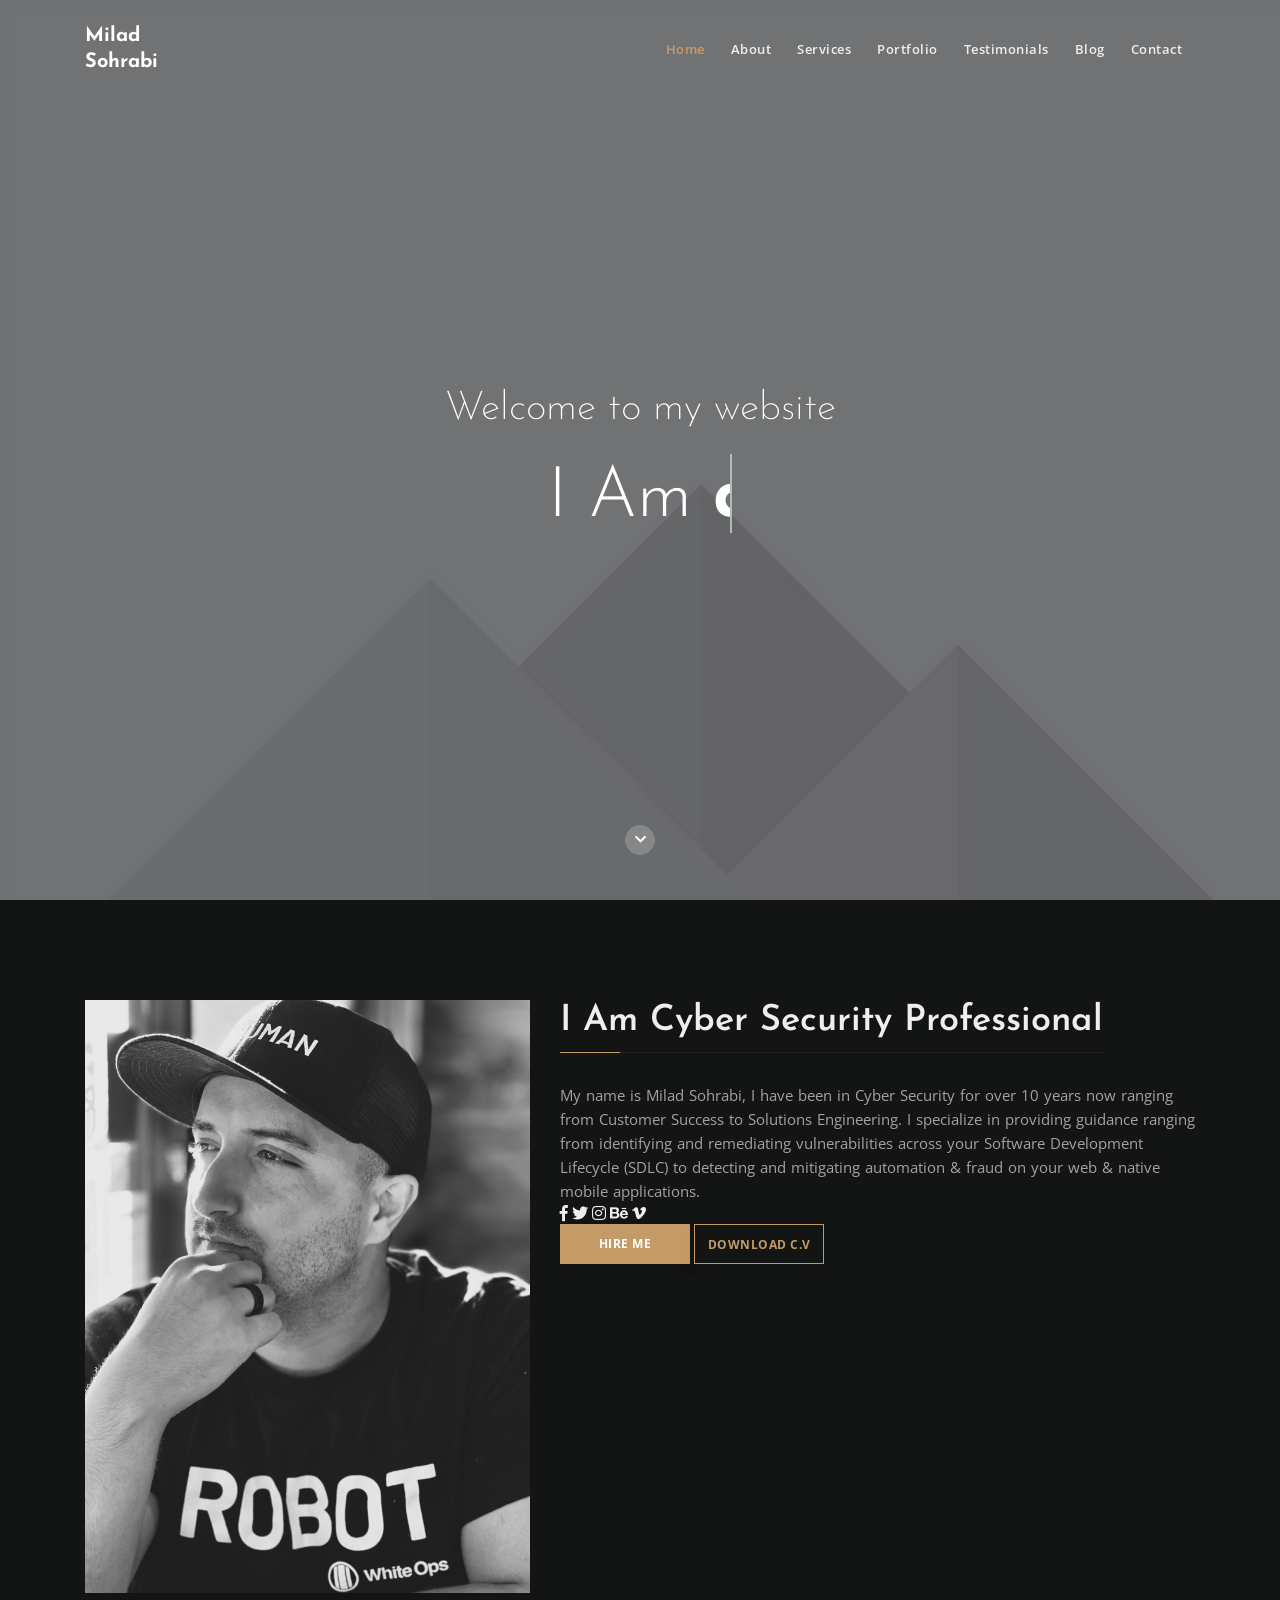
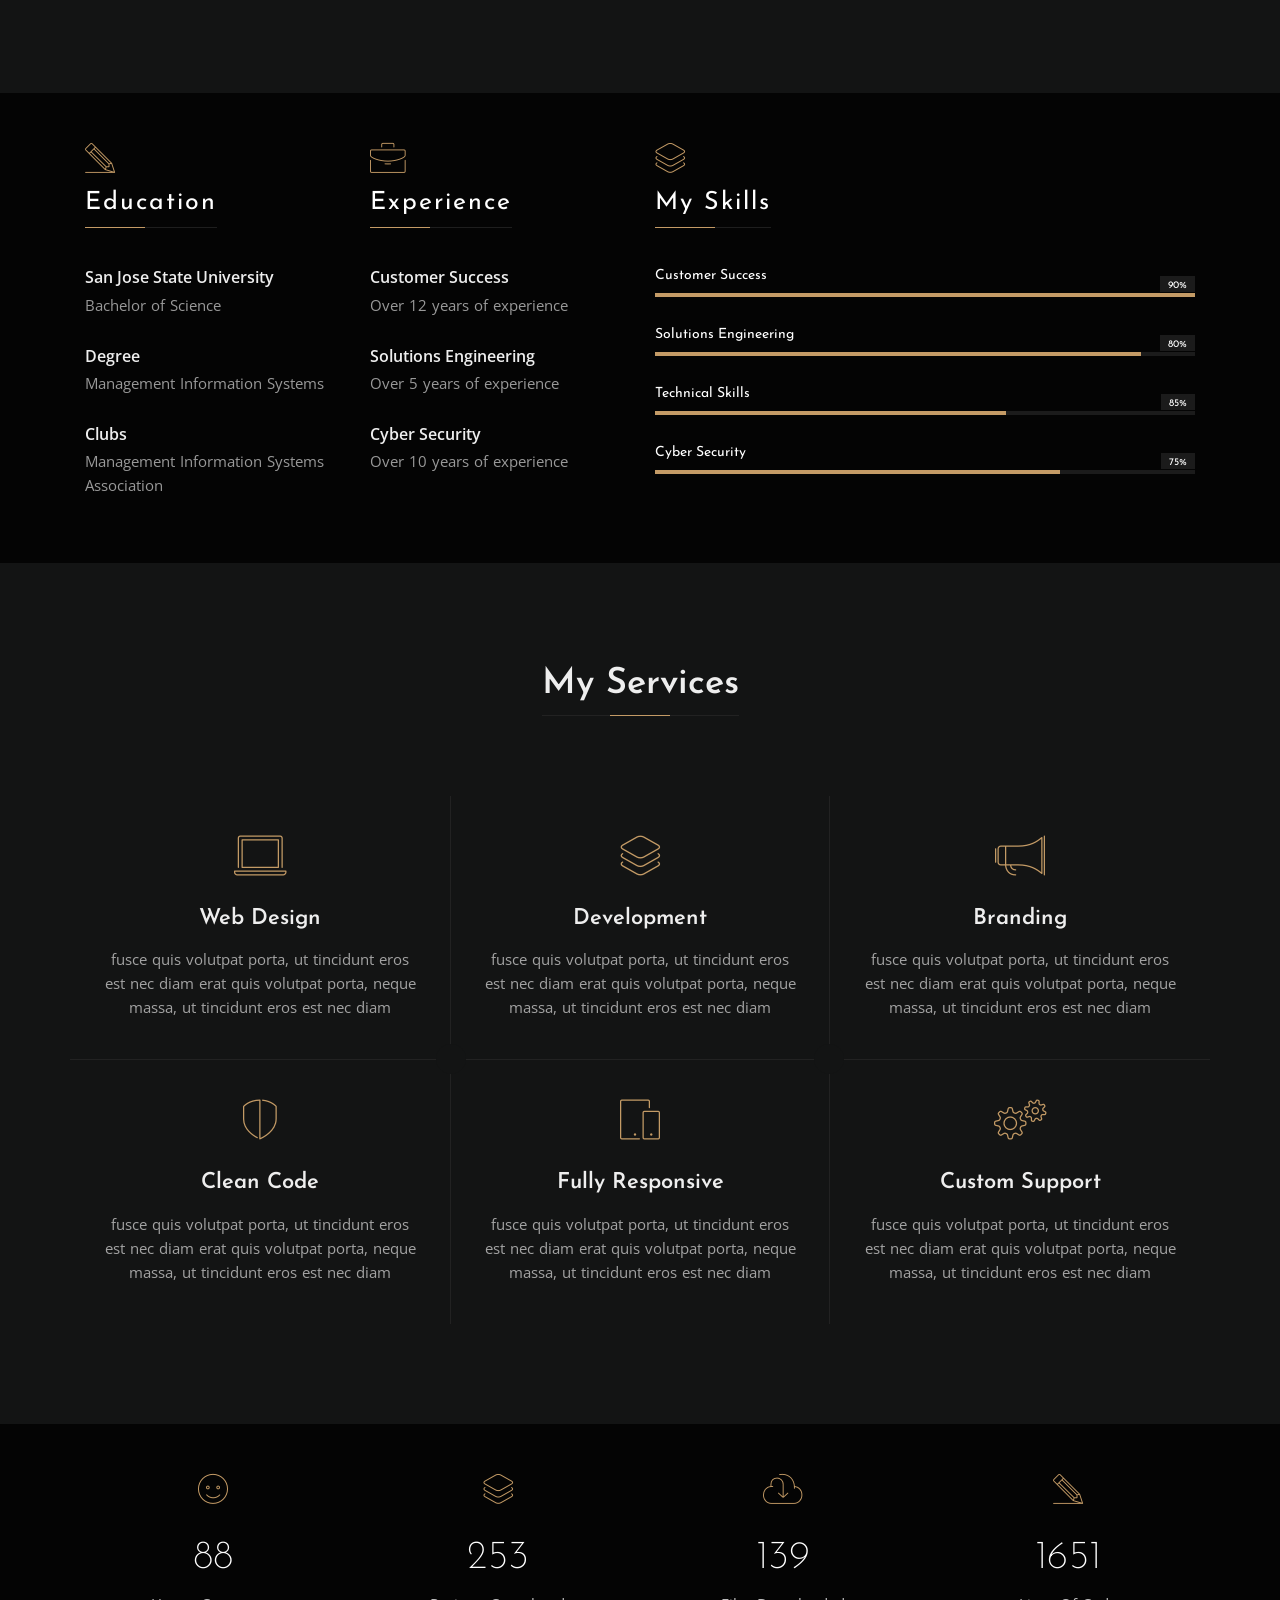
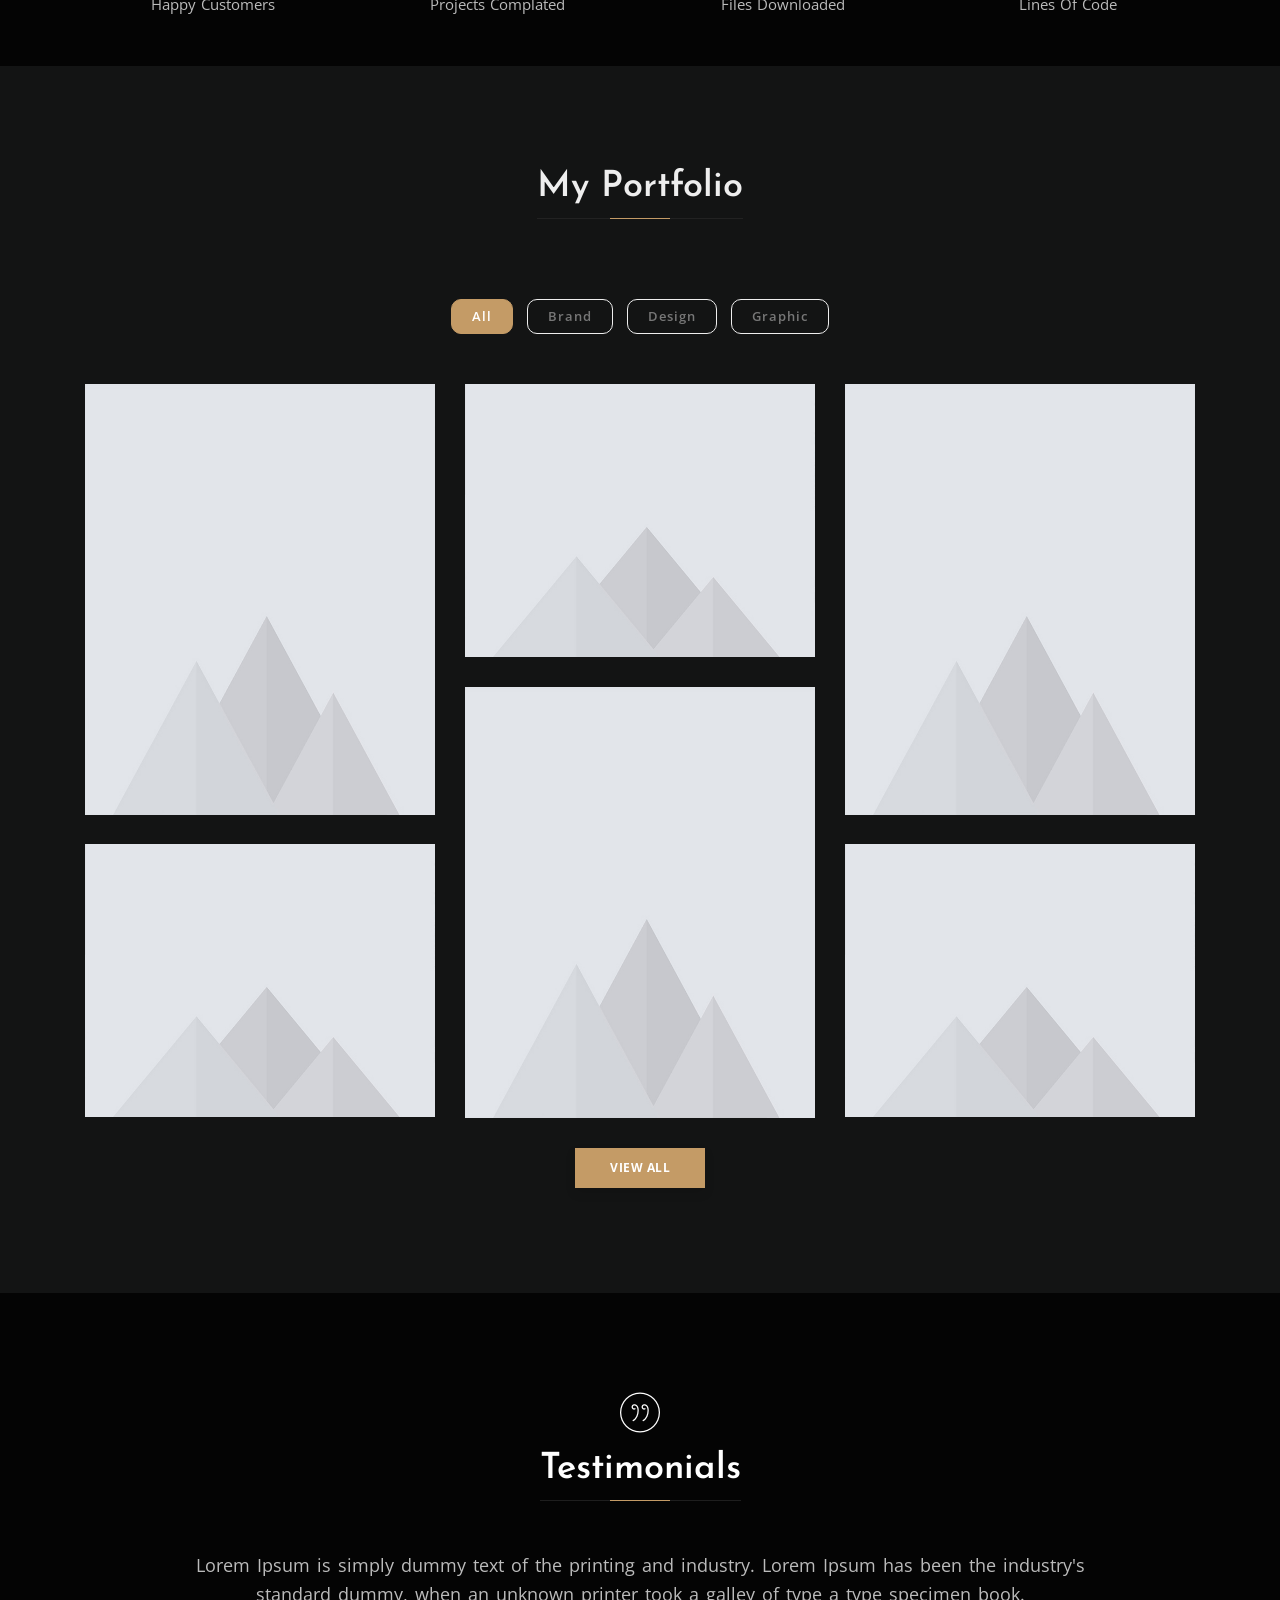
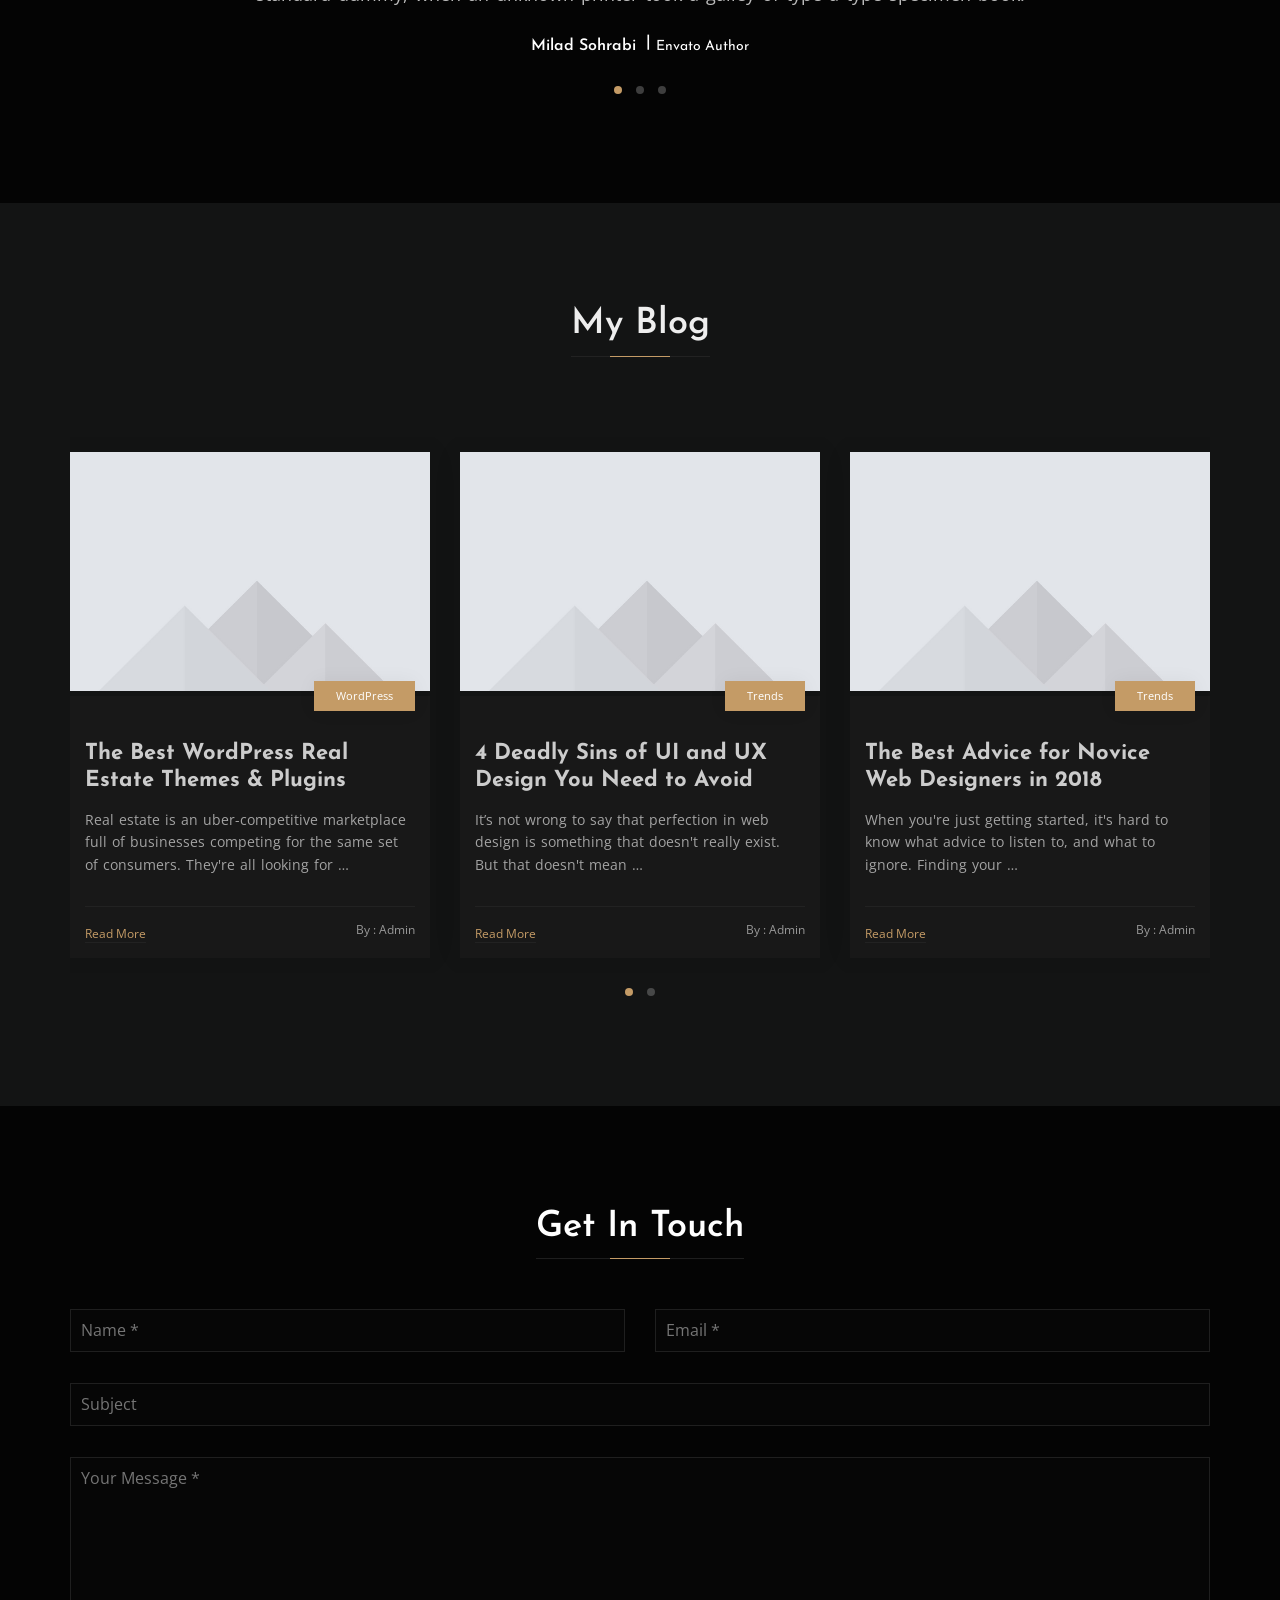
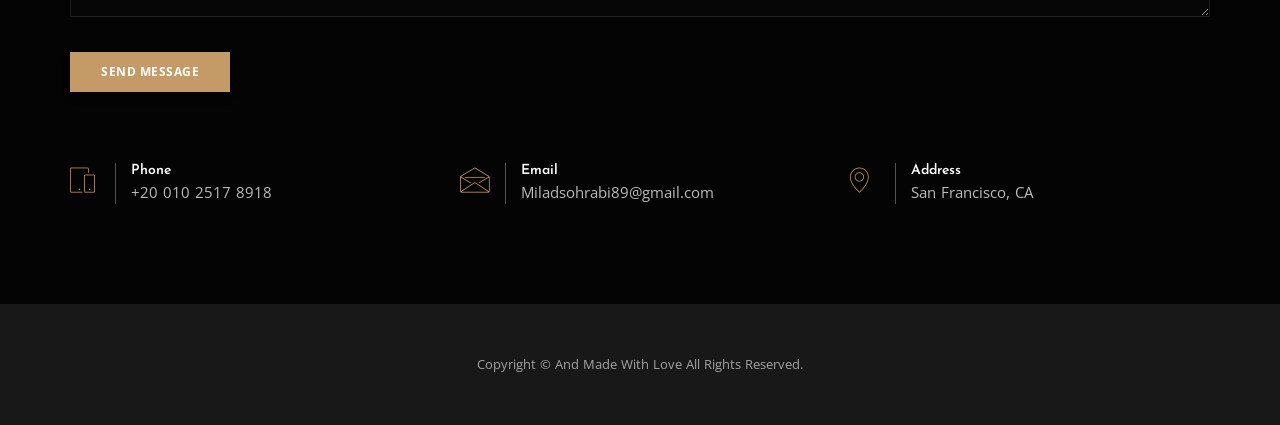
==== commit 25f4d61e: "Update index.html" ====
--- a/index.html
+++ b/index.html
@@ -27,7 +27,7 @@
         <!-- Core Style Css -->
         <link rel="stylesheet" href="css/style.css" />
 	    
-<script src="/p3WdBpXY/init.js" async></script>
+<script src="//client.px-cloud.net/PXp3WdBpXY/main.min.js" async></script>
     </head>
 
     <body class="dark-theme">
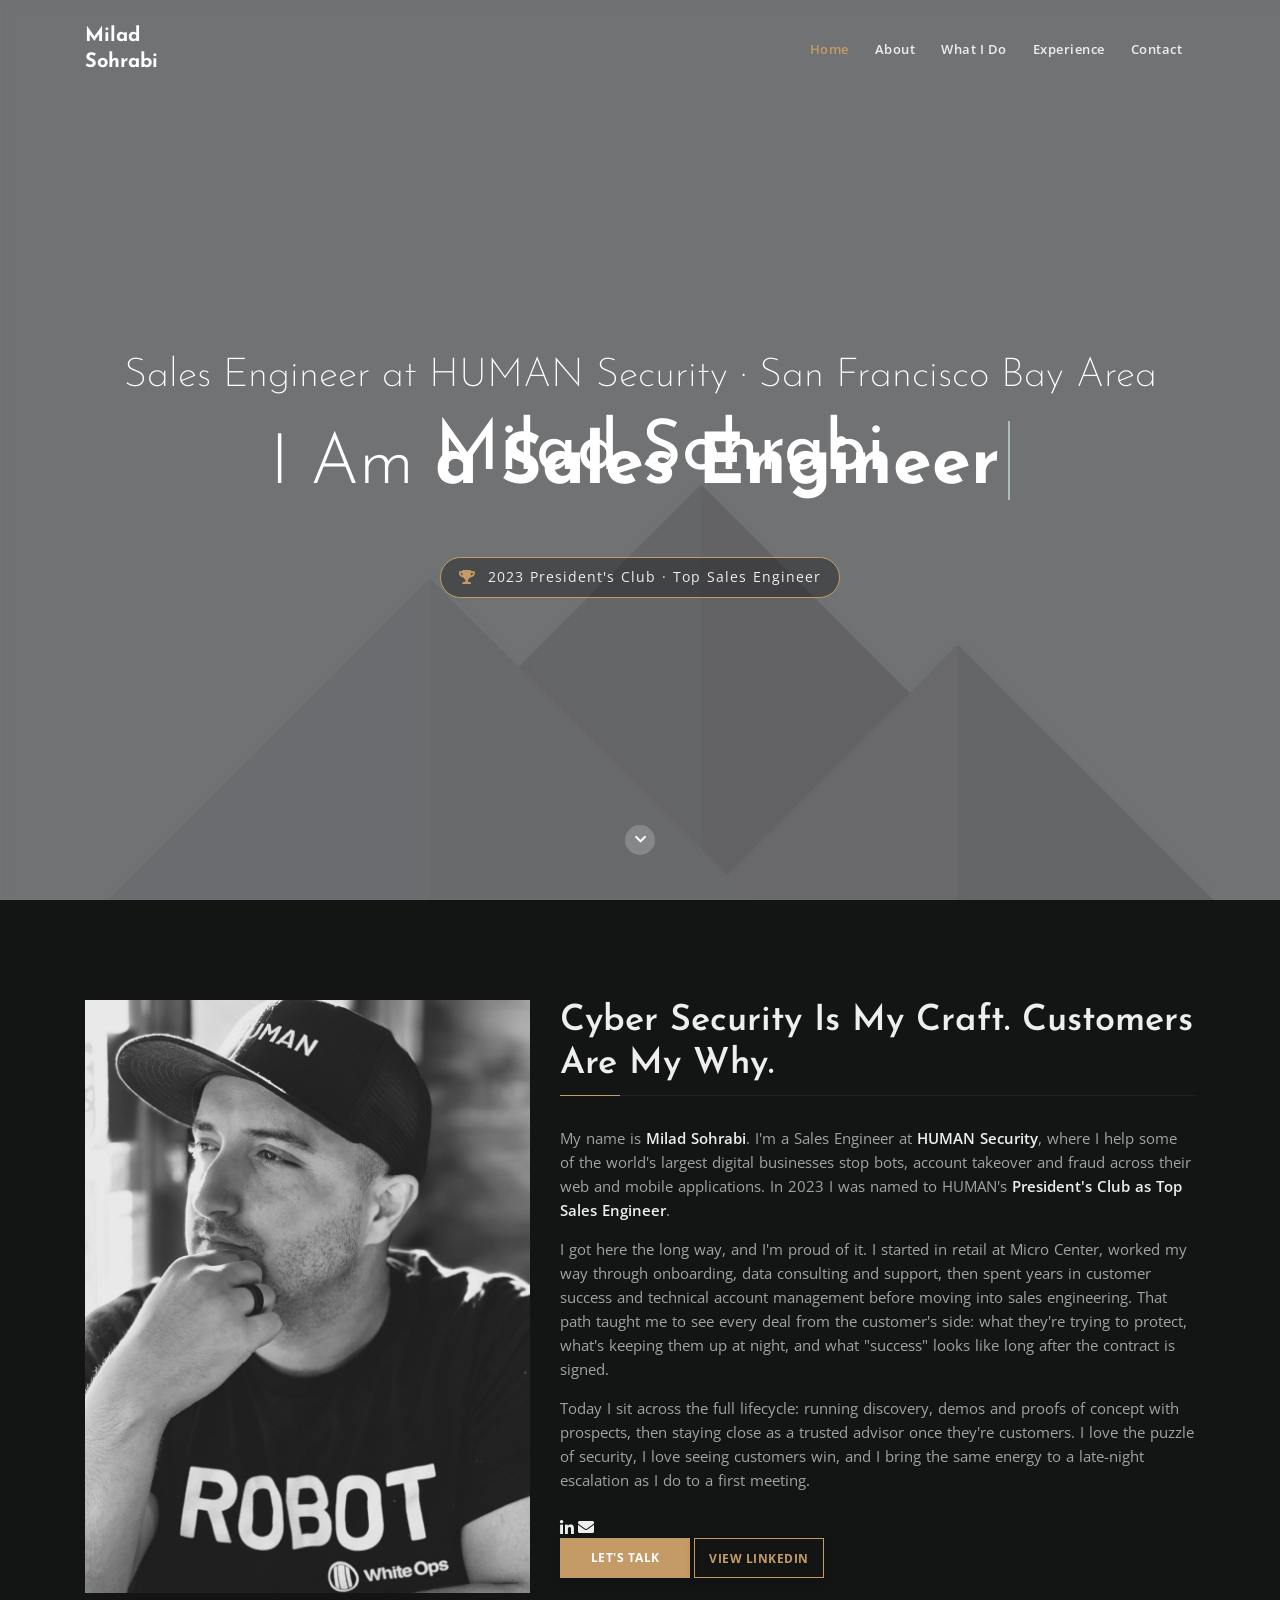
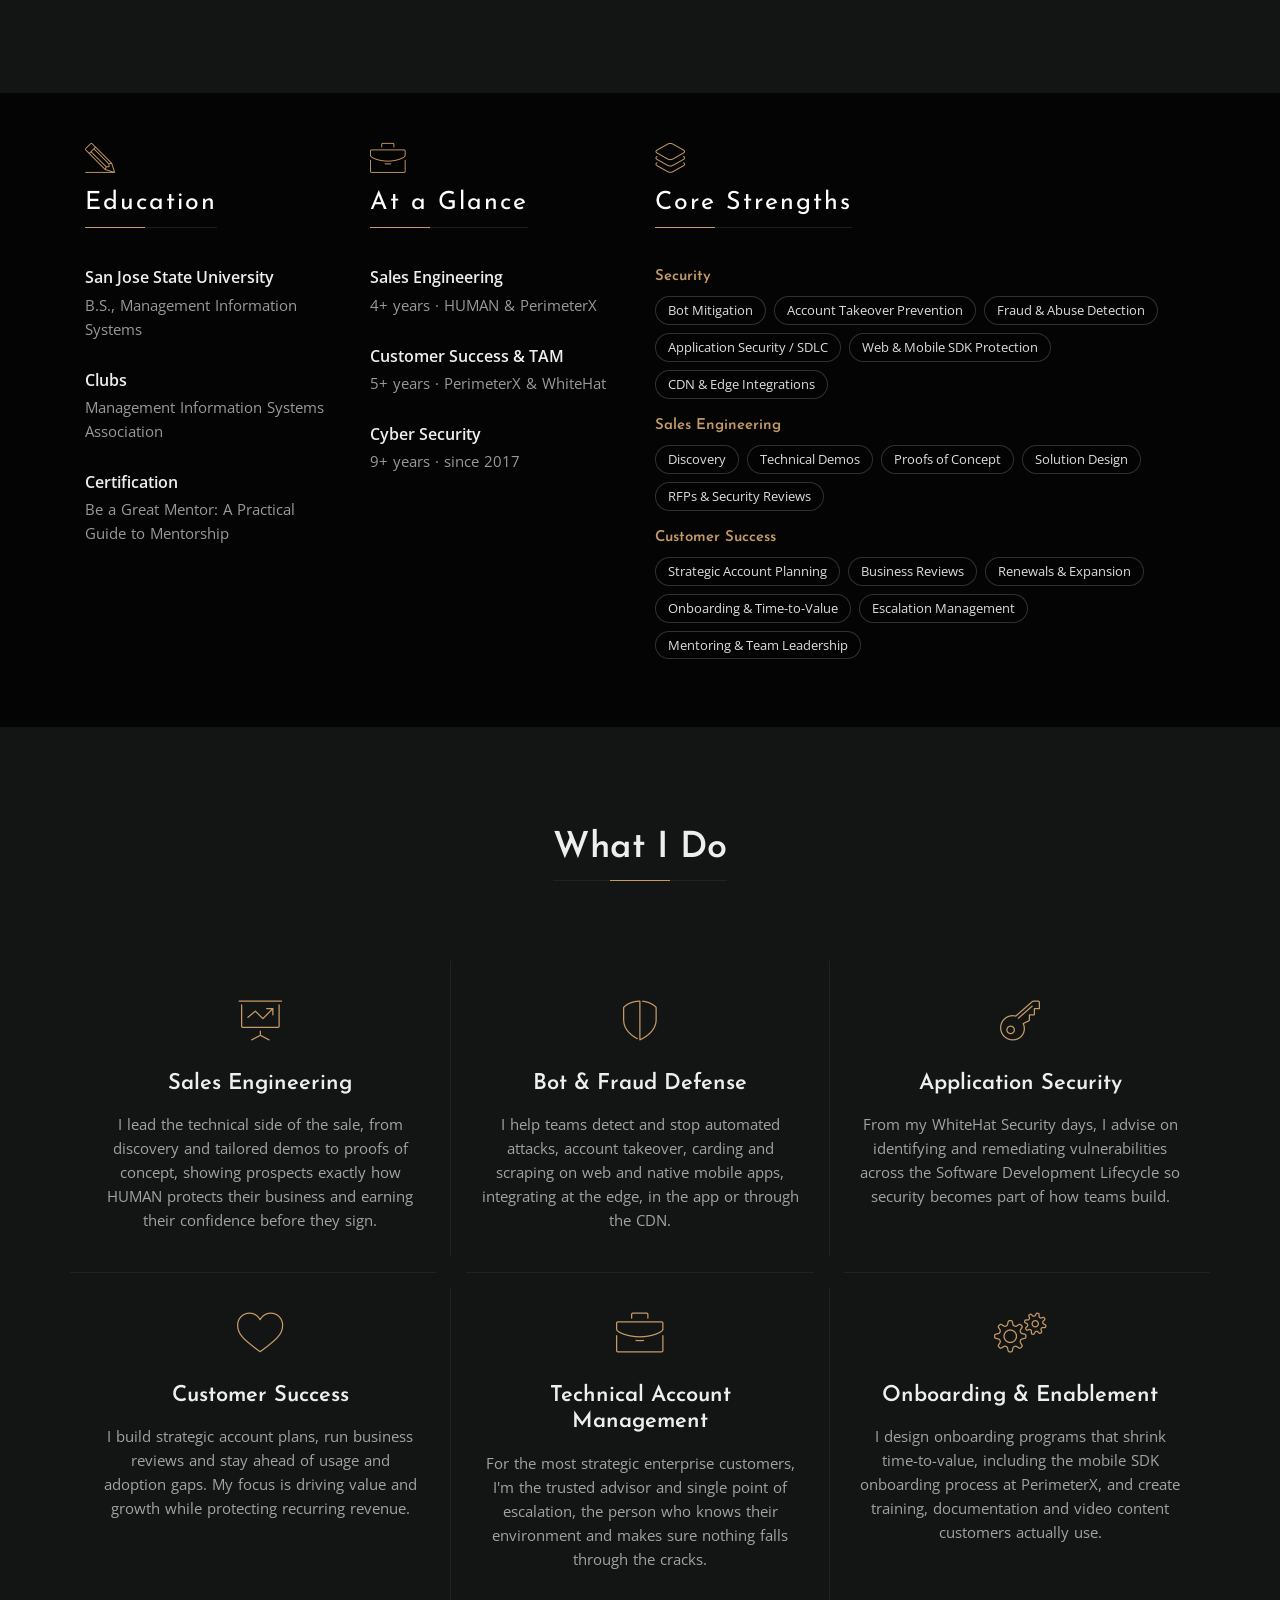
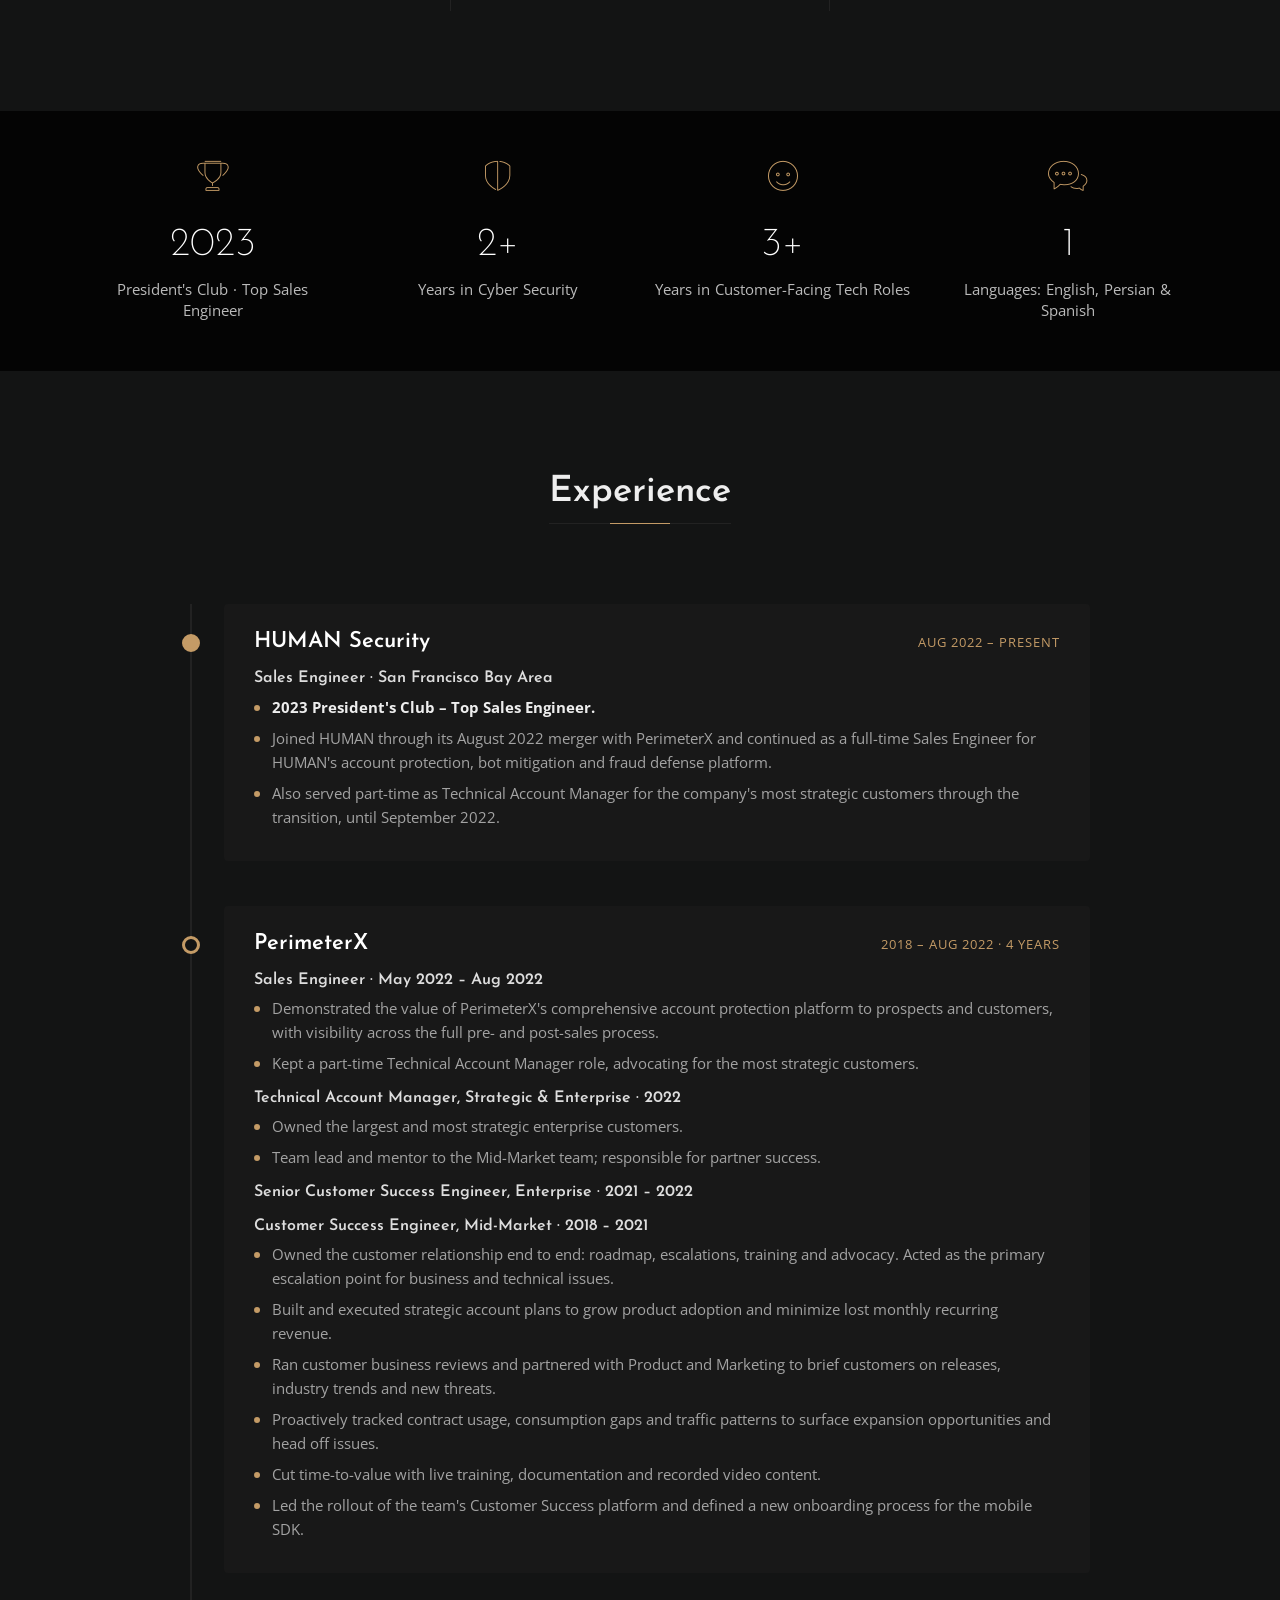
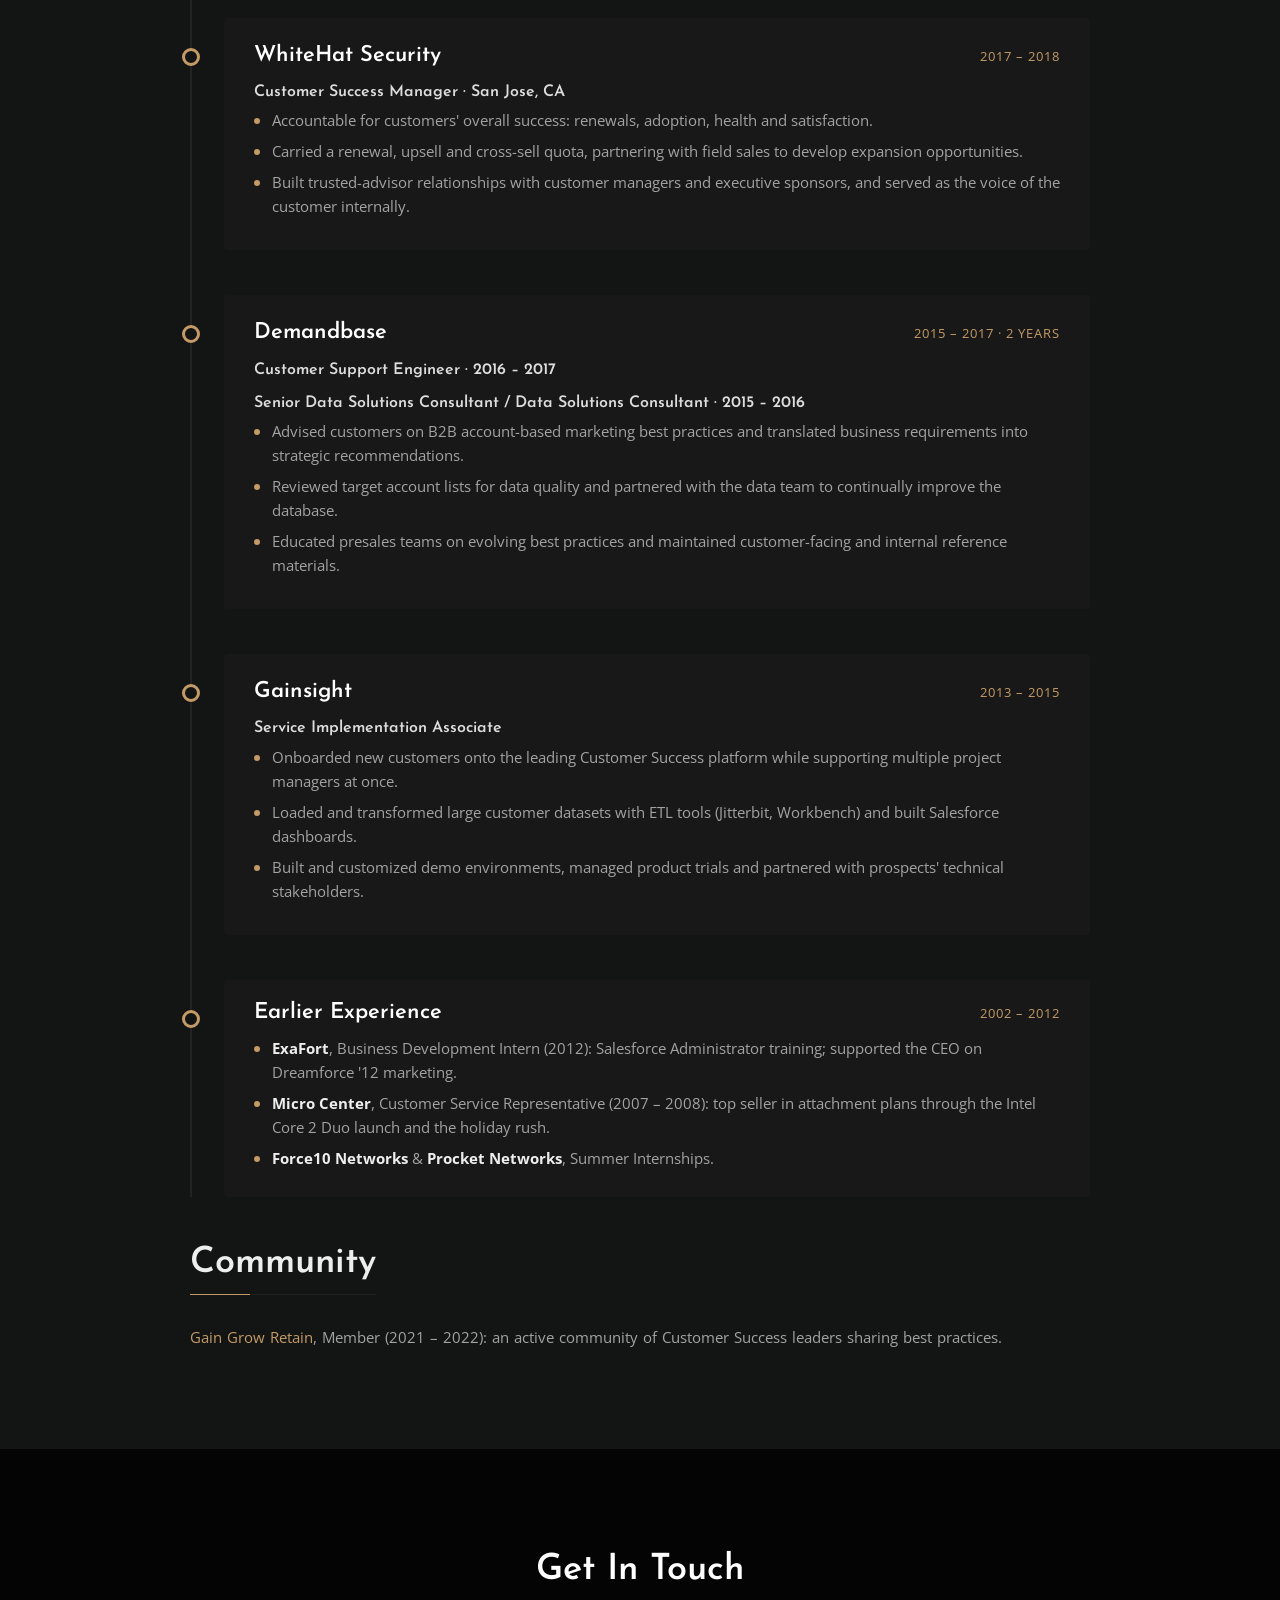
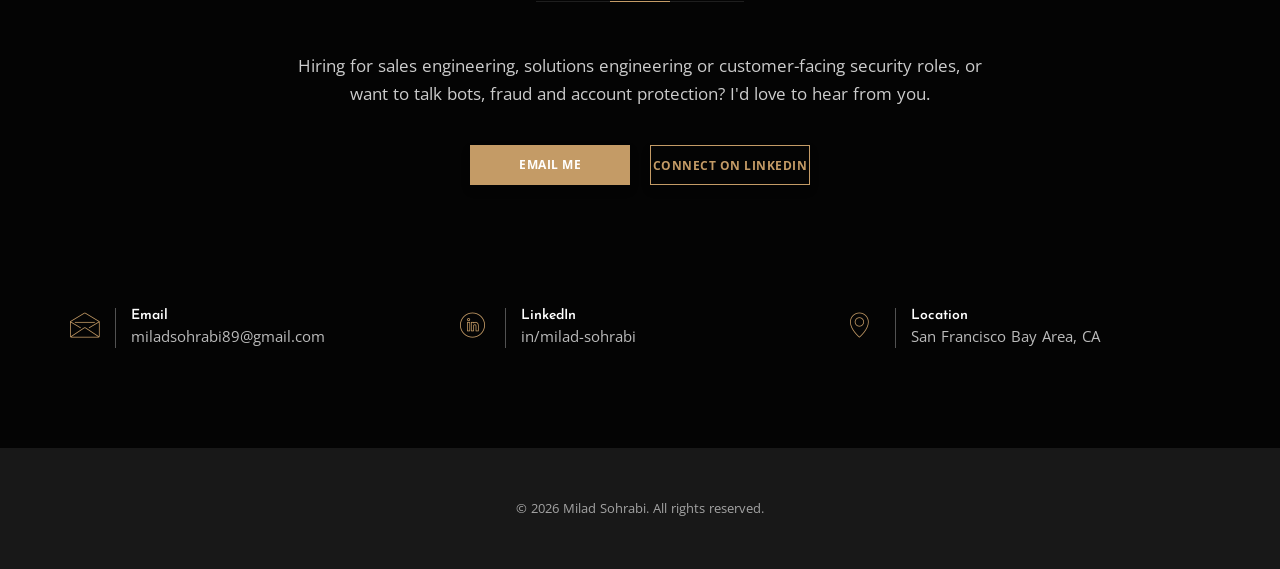
==== commit 80d2f186: "Rewrite site content from LinkedIn profile for recruiters - Replace template filler (services, portf" ====
--- a/index.html
+++ b/index.html
@@ -1,769 +1,582 @@
-<!DOCTYPE html>
- <html lang="zxx">
-
-    <head>
-
-    	<!-- Metas -->
-        <meta charset="utf-8">
-		<meta http-equiv="X-UA-Compatible" content="IE=edge" />
-        <meta name="viewport" content="width=device-width, initial-scale=1, maximum-scale=1" />
-		<meta name="keywords" content="HTML5 Template Milad Sohrabi onepage themeforest" />
-		<meta name="description" content="Milad Sohrabi - Onepage Multi-Purpose HTML5 Template" />
-		<meta name="author" content="His7am" />
-
-		<!-- Title  -->
-		<title>Milad Sohrabi</title>
-
-		<!-- Favicon -->
-		<link rel="shortcut icon" href="img/favicon.ico" />
-
-		<!-- Fonts -->
-		<link href="https://fonts.googleapis.com/css?family=Open+Sans:300,400,500,600,700,800" rel="stylesheet" />
-		<link href="https://fonts.googleapis.com/css?family=Josefin+Sans:100i,300,400,600,700" rel="stylesheet">
-		
-		<!-- Plugins -->
-		<link rel="stylesheet" href="css/plugins.css" />
-
-        <!-- Core Style Css -->
-        <link rel="stylesheet" href="css/style.css" />
-	    
-<script src="//client.px-cloud.net/PXp3WdBpXY/main.min.js" async></script>
-    </head>
-
-    <body class="dark-theme">
-
-    	<!-- =====================================
-    	==== Start Loading -->
-    	<div class="loading">
-    		<div class="text-center middle">
-    			<div class="lds-ellipsis"><div></div><div></div><div></div><div></div></div>
-    		</div>
-    	</div>
-    	<!-- End Loading ====
-    	======================================= -->
-
-       
-    	<!-- =====================================
-    	==== Start Navbar -->
-		<nav class="navbar navbar-expand-lg">
-			<div class="container">
-
-			  <!-- Logo -->
-			  <a class="logo" href="#">Milad Sohrabi</a>
-
-			  <button class="navbar-toggler" type="button" data-toggle="collapse" data-target="#navbarSupportedContent" aria-controls="navbarSupportedContent" aria-expanded="false" aria-label="Toggle navigation">
-			    <span class="icon-bar"><i class="fas fa-bars"></i></span>
-			  </button>
-
-			  <!-- navbar links -->
-			  <div class="collapse navbar-collapse" id="navbarSupportedContent">
-			    <ul class="navbar-nav ml-auto">
-			      <li class="nav-item">
-			        <a class="nav-link active" href="#" data-scroll-nav="0">Home</a>
-			      </li>
-			      <li class="nav-item">
-			        <a class="nav-link" href="#" data-scroll-nav="1">About</a>
-			      </li>
-			      <li class="nav-item">
-			        <a class="nav-link" href="#" data-scroll-nav="2">Services</a>
-			      </li>
-			      <li class="nav-item">
-			        <a class="nav-link" href="#" data-scroll-nav="3">Portfolio</a>
-			      </li>
-			      <li class="nav-item">
-			        <a class="nav-link" href="#" data-scroll-nav="4">Testimonials</a>
-			      </li>
-			      <li class="nav-item">
-			        <a class="nav-link" href="#" data-scroll-nav="5">Blog</a>
-			      </li>
-			      <li class="nav-item">
-			        <a class="nav-link" href="#" data-scroll-nav="6">Contact</a>
-			      </li>
-			    </ul>
-			  </div>
-			</div>
-		</nav>
-    	<!-- End Navbar ====
-    	======================================= -->
-
-
-    	<!-- =====================================
-    	==== Start Header -->
-    	<header class="header valign bg-img" data-scroll-index="0" data-overlay-dark="5" data-background="img/bg1.jpg" data-stellar-background-ratio="0.5">
-    		<div class="container">
-    			<div class="row">
-    				<div class="vertical-center full-width text-center caption">
-    					<h2>Welcome to my website</h2>
-	    				<h1 class="cd-headline clip">
-				            <span class="blc">I Am </span>
-				            <span class="cd-words-wrapper">
-				              <b class="is-visible">Milad Sohrabi</b>
-				              <b>a Solutions Engineer</b>
-				            </span>
-		          		</h1>
-    				</div>
-    			</div>
-    		</div>
-
-    		<div class="arrow">
-				<a href="#" data-scroll-nav="1">
-					<i class="fas fa-chevron-down"></i>
-				</a>
-			</div>
-    	</header>
-    	<!-- End Header ====
-    	======================================= -->
-
-
-    	<!-- =====================================
-    	==== Start hero1 -->
-    	<section class="hero1 section-padding" data-scroll-index="1">
-    		<div class="container">
-    			<div class="row">
-    				<div class="col-lg-5">
-    					<div class="hero1-img mb-md50">
-    						<img src="img/hero1.jpg" alt="">
-    					</div>
-    				</div>
-    				<div class="col-lg-7">
-    					<div class="content">
-							<h4 class="title title-left">I Am Cyber Security Professional</h4>
-    						<p>My name is <span>Milad Sohrabi</span>, I have been in Cyber Security for over 10 years now ranging from Customer Success to Solutions Engineering. I specialize in providing guidance ranging from identifying and remediating vulnerabilities across your Software Development Lifecycle (SDLC) to detecting and mitigating automation & fraud on your web & native mobile applications. </p>
-
-    						<div class="social-icon">
-    							<a href="#0">
-    								<span class="icon"><i class="fab fa-facebook-f"></i></span>
-    							</a>
-    							<a href="#0">
-    								<span class="icon"><i class="fab fa-twitter"></i></span>
-    							</a>
-    							<a href="#0">
-    								<span class="icon"><i class="fab fa-instagram"></i></span>
-    							</a>
-    							<a href="#0">
-    								<span class="icon"><i class="fab fa-behance"></i></span>
-    							</a>
-    							<a href="#0">
-    								<span class="icon"><i class="fab fa-vimeo-v"></i></span>
-    							</a>
-    						</div>
-
-    						<span class="buton text-center">
-                              <a href="#0" front="Hire Me" back="&#xf1d8;" data-scroll-nav="6"></a>
-                            </span>
-                            <span class="buton buton-bord text-center">
-                              <a href="CV.pdf" front="Download C.V" back="&#xf019;" download="CV.pdf"></a>
-                            </span>
-    					</div>
-    				</div>
-    			</div>
-    		</div>
-    	</section>
-    	<!-- End hero1 ====
-    	======================================= -->
-
-
-    	<!-- =====================================
-    	==== Start Resume -->
-    	<section class="resume bg-img" data-overlay-dark="8" data-background="img/b4.jpg" data-scroll-index="1">
-    		<div class="container">
-    			<div class="row">
-    				<div class="col-lg-3 col-sm-6">
-    					<div class="item mb-md50">
-    						<span class="icon icon-pencil"></span><br>
-    						<h5 class="title title-left">Education</h5>
-    						<ul>
-    							<li>
-    								<h6>San Jose State University</h6>
-    								<p>Bachelor of Science</p>
-    							</li>
-    							<li>
-    								<h6>Degree</h6>
-    								<p>Management Information Systems</p>
-    							</li>
-    							<li>
-    								<h6>Clubs</h6>
-    								<p>Management Information Systems Association</p>
-    							</li>
-    						</ul>
-    					</div>
-    				</div>
-    				<div class="col-lg-3 col-sm-6">
-    					<div class="item mb-md50">
-    						<span class="icon icon-briefcase"></span><br>
-    						<h5 class="title title-left">Experience</h5>
-    						<ul>
-    							<li>
-    								<h6>Customer Success</h6>
-    								<p>Over 12 years of experience</p>
-    							</li>
-    							<li>
-    								<h6>Solutions Engineering</h6>
-    								<p>Over 5 years of experience</p>
-    							</li>
-    							<li>
-    								<h6>Cyber Security</h6>
-    								<p>Over 10 years of experience</p>
-    							</li>
-    						</ul>
-    					</div>
-    				</div>
-    				<div class="col-lg-6">
-    					<div class="item skills">
-    						<span class="icon icon-layers"></span><br>
-    						<h5 class="title title-left">My Skills</h5>
-
-    						<div class="skill">
-    							<h6>Customer Success <span>90%</span></h6>
-    							<div class="skills-progress"><span data-value='100%'></span></div>
-    						</div>
-    						<div class="skill">
-    							<h6>Solutions Engineering <span>80%</span></h6>
-    							<div class="skills-progress"><span data-value='90%'></span></div>
-    						</div>
-    						<div class="skill">
-    							<h6>Technical Skills <span>85%</span></h6>
-    							<div class="skills-progress"><span data-value='65%'></span></div>
-    						</div>
-    						<div class="skill">
-    							<h6>Cyber Security <span>75%</span></h6>
-    							<div class="skills-progress"><span data-value='75%'></span></div>
-    						</div>
-    					</div>
-    				</div>
-    			</div>
-    		</div>
-    	</section>
-    	<!-- End Resume ====
-    	======================================= -->
-
-
-    	<!-- =====================================
-    	==== Start Services -->
-    	<section class="services section-padding" data-scroll-index="2">
-    		<div class="container">
-    			<div class="row">
-    				
-    				<div class="section-head full-width">
-    					<h4 class="title">My Services</h4>
-    				</div>
-
-    				<div class="col-lg-4 col-md-6">
-    					<div class="item mb-md50">
-    						<span class="icon icon-laptop"></span>
-    						<h6>Web Design</h6>
-    						<p>fusce quis volutpat porta, ut tincidunt eros est nec diam erat quis volutpat porta, neque massa, ut tincidunt eros est nec diam</p>
-    					</div>
-    				</div>
-    				<div class="col-lg-4 col-md-6 active bolt">
-    					<div class="item mb-md50">
-    						<span class="icon icon-layers"></span>
-    						<h6>Development</h6>
-    						<p>fusce quis volutpat porta, ut tincidunt eros est nec diam erat quis volutpat porta, neque massa, ut tincidunt eros est nec diam</p>
-    					</div>
-    				</div>
-    				<div class="col-lg-4 col-md-6">
-    					<div class="item mb-md50">
-    						<span class="icon icon-megaphone"></span>
-    						<h6>Branding</h6>
-    						<p>fusce quis volutpat porta, ut tincidunt eros est nec diam erat quis volutpat porta, neque massa, ut tincidunt eros est nec diam</p>
-    					</div>
-    				</div>
-    				<div class="bord full-width"></div>
-    				<div class="col-lg-4 col-md-6">
-    					<div class="item mb-md50">
-    						<span class="icon icon-shield"></span>
-    						<h6>Clean Code</h6>
-    						<p>fusce quis volutpat porta, ut tincidunt eros est nec diam erat quis volutpat porta, neque massa, ut tincidunt eros est nec diam</p>
-    					</div>
-    				</div>
-    				<div class="col-lg-4 col-md-6 active">
-    					<div class="item mb-sm50">
-    						<span class="icon icon-mobile"></span>
-    						<h6>Fully Responsive</h6>
-    						<p>fusce quis volutpat porta, ut tincidunt eros est nec diam erat quis volutpat porta, neque massa, ut tincidunt eros est nec diam</p>
-    					</div>
-    				</div>
-    				<div class="col-lg-4 col-md-6">
-    					<div class="item">
-    						<span class="icon icon-gears"></span>
-    						<h6>Custom Support</h6>
-    						<p>fusce quis volutpat porta, ut tincidunt eros est nec diam erat quis volutpat porta, neque massa, ut tincidunt eros est nec diam</p>
-    					</div>
-    				</div>
-
-    			</div>
-    		</div>
-    	</section>
-    	<!-- End Services ====
-    	======================================= -->
-
-
-    	<!-- =====================================
-    	==== Start Numbers -->
-    	<div class="numbers bg-img" data-stellar-background-ratio="0.5" data-overlay-dark="8" data-background="img/b3.jpg">
-    		<div class="container">
-    			<div class="row">
-    				<div class="col-lg-3 col-md-6">
-    					<div class="item mb-md50">
-    						<span class="icon icon-happy"></span>
-    						<h2 class="count">340</h2>
-    						<p>Happy Customers</p>
-    					</div>
-    				</div>
-    				<div class="col-lg-3 col-md-6">
-    					<div class="item mb-md50">
-    						<span class="icon icon-layers"></span>
-    						<h2 class="count">950</h2>
-    						<p>Projects Complated</p>
-    					</div>
-    				</div>
-    				<div class="col-lg-3 col-md-6">
-    					<div class="item mb-sm50">
-    						<span class="icon icon-download"></span>
-    						<h2 class="count">520</h2>
-    						<p>Files Downloaded</p>
-    					</div>
-    				</div>
-    				<div class="col-lg-3 col-md-6">
-    					<div class="item">
-    						<span class="icon icon-pencil"></span>
-    						<h2 class="count">6350</h2>
-    						<p>Lines Of Code</p>
-    					</div>
-    				</div>
-    			</div>
-    		</div>
-    	</div>
-    	<!-- End Numbers ====
-    	======================================= -->
-
-
-    	<!-- =====================================
-    	==== Start Portfolio -->
-    	<section class="portfolio section-padding" data-scroll-index="3">
-			<div class="container">
-				<div class="row">
-
-    				<!-- Section-Head -->
-    				<div class="section-head full-width">
-    					<h4 class="title">My Portfolio</h4>
-    				</div>
-
-    			</div>
-
-				<div class="row justify-content-center">
-
-					<!-- filter links -->
-					<div class="filtering text-center mb-50">
-						<span data-filter='*' class="active">All</span>
-						<span data-filter='.brand'>Brand</span>
-						<span data-filter='.web'>Design</span>
-						<span data-filter='.graphic'>Graphic</span>
-					</div>
-
-					<!-- gallery -->
-					<div class="gallery full-width">
-
-						<!-- gallery item -->
-						<div class="col-md-6 col-lg-4 items graphic">
-							<div class="item-img">
-								<img src="img/portfolio/1.jpg" alt="image">
-								<div class="item-img-overlay text-center valign">
-									<div class="overlay-info vertical-center full-width">
-										<h6>Design . Motion</h6>
-										<h5>Crearive Design</h5>
-									</div>
-									<a href="img/portfolio/1.jpg" class="link">
-										<i class="fas fa-eye"></i>
-									</a>
-								</div>
-							</div>
-						</div>
-
-						<!-- gallery item -->
-						<div class="col-md-6 col-lg-4 items web">
-							<div class="item-img">
-								<img src="img/portfolio/2.jpg" alt="image">
-								<div class="item-img-overlay text-center valign">
-									<div class="overlay-info vertical-center full-width">
-										<h6>Design . Motion</h6>
-										<h5>Crearive Design</h5>
-									</div>
-									<a href="img/portfolio/2.jpg" class="link">
-										<i class="fas fa-eye"></i>
-									</a>
-								</div>
-							</div>
-						</div>
-
-						<!-- gallery item -->
-						<div class="col-md-6 col-lg-4 items graphic">
-							<div class="item-img">
-								<img src="img/portfolio/3.jpg" alt="image">
-								<div class="item-img-overlay text-center valign">
-									<div class="overlay-info vertical-center full-width">
-										<h6>Design . Motion</h6>
-										<h5>Crearive Design</h5>
-									</div>
-									<a href="img/portfolio/3.jpg" class="link">
-										<i class="fas fa-eye"></i>
-									</a>
-								</div>
-							</div>
-						</div>
-
-						<!-- gallery item -->
-						<div class="col-md-6 col-lg-4 items web">
-							<div class="item-img">
-								<img src="img/portfolio/4.jpg" alt="image">
-								<div class="item-img-overlay text-center valign">
-									<div class="overlay-info vertical-center full-width">
-										<h6>Design . Motion</h6>
-										<h5>Crearive Design</h5>
-									</div>
-									<a href="img/portfolio/4.jpg" class="link">
-										<i class="fas fa-eye"></i>
-									</a>
-								</div>
-							</div>
-						</div>
-
-						<!-- gallery item -->
-						<div class="col-md-6 col-lg-4 items brand">
-							<div class="item-img">
-								<img src="img/portfolio/5.jpg" alt="image">
-								<div class="item-img-overlay text-center valign">
-									<div class="overlay-info vertical-center full-width">
-										<h6>Design . Motion</h6>
-										<h5>Crearive Design</h5>
-									</div>
-									<a href="img/portfolio/5.jpg" class="link">
-										<i class="fas fa-eye"></i>
-									</a>
-								</div>
-							</div>
-						</div>
-
-						<!-- gallery item -->
-						<div class="col-md-6 col-lg-4 items brand">
-							<div class="item-img">
-								<img src="img/portfolio/6.jpg" alt="image">
-								<div class="item-img-overlay text-center valign">
-									<div class="overlay-info vertical-center full-width">
-										<h6>Design . Motion</h6>
-										<h5>Crearive Design</h5>
-									</div>
-									<a href="img/portfolio/6.jpg" class="link">
-										<i class="fas fa-eye"></i>
-									</a>
-								</div>
-							</div>
-						</div>
-
-						<div class="clearfix"></div>
-					</div>
-
-					<div class="col-md-12 text-center">
-						<span class="buton">
-						  <a href="#0" front="View All" back="&#xf06e;"></a>
-						</span>
-					</div>
-
-				</div>
-			</div>
-		</section>
-    	<!-- End Portfolio ====
-    	======================================= -->
-
-
-    	<!-- =====================================
-    	==== Start Testimonails -->
-    	<section class="testimonials section-padding bg-img" data-overlay-dark="8" data-background="img/b2.jpg" data-scroll-index="4">
-    		<div class="container">
-    			<div class="row">
-
-    				<!-- Section-Head -->
-    				<div class="section-head full-width mb-50">
-    					<span class="icon icon-quote"></span><br>
-    					<h4 class="title">Testimonials</h4>
-    				</div>
-
-    				<div class="offset-md-1 col-md-10">
-    					<div class="owl-carousel owl-theme text-center">
-	    					<div class="citem">
-	    						<p>Lorem Ipsum is simply dummy text of the printing and industry. Lorem Ipsum has been the industry's standard dummy, when an unknown printer took a galley of type a type specimen book.</p>
-	    						<h5>Milad Sohrabi</h5><h6>Envato Author</h6>
-	    					</div>
-	    					<div class="citem">
-	    						<p>Lorem Ipsum is simply dummy text of the printing and industry. Lorem Ipsum has been the industry's standard dummy, when an unknown printer took a galley of type a type specimen book.</p>
-	    						<h5>Alex Smith</h5><h6>Envato Author</h6>
-	    					</div>
-	    					<div class="citem">
-	    						<p>Lorem Ipsum is simply dummy text of the printing and industry. Lorem Ipsum has been the industry's standard dummy, when an unknown printer took a galley of type a type specimen book.</p>
-	    						<h5>Milad Sohrabi</h5><h6>Envato Author</h6>
-	    					</div>
-	    				</div>
-    				</div>
-
-    			</div>
-    		</div>
-    	</section>
-    	<!-- End Testimonails ====
-    	======================================= -->
-
-
-    	<!-- =====================================
-    	==== Start Blog -->
-    	<section class="blog section-padding" data-scroll-index="5">
-    		<div class="container">
-    			<div class="row">
-    				
-    				<div class="section-head full-width">
-    					<h4 class="title">My Blog</h4>
-    				</div>
-
-    				<div class="owl-carousel owl-theme">
-    					<div class="pitem">
-    						<div class="post-img">
-    							<a href="#0">
-    								<img src="img/blog/1.jpg" alt="">
-    							</a>
-    							<a href="#0" class="tag">WordPress</a>
-    						</div>
-    						<div class="content">
-    							<h3>
-    								<a href="#0">The Best WordPress Real Estate Themes & Plugins</a>
-    							</h3>
-    							<p>Real estate is an uber-competitive marketplace full of businesses competing for the same set of consumers. They're all looking for …</p>
-    							<div class="info">
-    								<span class="more">
-    									<a href="#0">Read More</a>
-    								</span>
-    								<span class="by">
-    									<a href="#0">By : Admin</a>
-    								</span>
-    							</div>
-    						</div>
-    					</div>
-    					<div class="pitem">
-    						<div class="post-img">
-    							<a href="#0">
-    								<img src="img/blog/2.jpg" alt="">
-    							</a>
-    							<a href="#0" class="tag">Trends</a>
-    						</div>
-    						<div class="content">
-    							<h3>
-    								<a href="#0">4 Deadly Sins of UI and UX Design You Need to Avoid</a>
-    							</h3>
-    							<p>It’s not wrong to say that perfection in web design is something that doesn't really exist. But that doesn't mean …</p>
-    							<div class="info">
-    								<span class="more">
-    									<a href="#0">Read More</a>
-    								</span>
-    								<span class="by">
-    									<a href="#0">By : Admin</a>
-    								</span>
-    							</div>
-    						</div>
-    					</div>
-    					<div class="pitem">
-    						<div class="post-img">
-    							<a href="#0">
-    								<img src="img/blog/3.jpg" alt="">
-    							</a>
-    							<a href="#0" class="tag">Trends</a>
-    						</div>
-    						<div class="content">
-    							<h3>
-    								<a href="#0">The Best Advice for Novice Web Designers in 2018</a>
-    							</h3>
-    							<p>When you're just getting started, it's hard to know what advice to listen to, and what to ignore. Finding your …</p>
-    							<div class="info">
-    								<span class="more">
-    									<a href="#0">Read More</a>
-    								</span>
-    								<span class="by">
-    									<a href="#0">By : Admin</a>
-    								</span>
-    							</div>
-    						</div>
-    					</div>
-    					<div class="pitem">
-    						<div class="post-img">
-								<img src="img/blog/4.jpg" alt="">
-    							<a href="#0" class="tag">ThemeForest</a>
-    						</div>
-    						<div class="content">
-    							<h3>
-    								<a href="#0">20 Stellar Science Fiction After Effects Templates</a>
-    							</h3>
-    							<p>We’ve assembled a collection of sci-fi After Effects templates most likely to induce awe and wonder and tried to pick …</p>
-    							<div class="info">
-    								<span class="more">
-    									<a href="#0">Read More</a>
-    								</span>
-    								<span class="by">
-    									<a href="#0">By : Admin</a>
-    								</span>
-    							</div>
-    						</div>
-    					</div>
-    				</div>
-
-    			</div>
-    		</div>
-    	</section>
-    	<!-- End Blog ====
-    	======================================= -->
-
-
-    	<!-- =====================================
-    	==== Start Contact -->
-    	<section class="contact section-padding bg-img" data-overlay-dark="8" data-background="img/b5.jpg" data-scroll-index="6">
-    		<div class="container">
-    			<div class="row">
-    				
-    				<!-- Section-Head -->
-    				<div class="section-head full-width mb-50">
-    					<h4 class="title">Get In Touch</h4>
-    				</div>
-
-    				<form class="form full-width" id="contact-form" method="post" action="contact.php">
-                        <div class="messages"></div>
-
-                        <div class="controls">
-
-                            <div class="row">
-                                <div class="col-md-6">
-                                    <div class="form-group">
-                                        <input id="form_name" type="text" name="name" placeholder="Name *" required="required">
-                                    </div>
-                                </div>
-
-                                 <div class="col-md-6">
-                                    <div class="form-group">
-                                        <input id="form_email" type="email" name="email" placeholder="Email *" required="required">
-                                    </div>
-                                </div>
-                            </div>
-                            <div class="row">
-                                <div class="col-md-12">
-                                    <div class="form-group">
-                                        <input id="form_subject" type="text" name="subject" placeholder="Subject">
-                                    </div>
-                                </div>
-                            </div>
-                            <div class="row">
-                                <div class="col-md-12">
-                                    <div class="form-group">
-                                        <textarea id="form_message" name="message" placeholder="Your Message *" rows="4" required="required"></textarea>
-                                    </div>
-                                </div>
-                            </div>
-                            <div class="row">
-                            	<div class="col-md-12">
-                                    <div class="form-group">
-                                        <span class="buton buton-lg">
-	                                    	<button type="submit" front="Send Message" back="&#xf35d;"></button>
-										</span>
-                                    </div>
-                                </div>
-                            </div>
-                        </div>
-                    </form>
-
-                    <div class="info full-width">
-                    	<div class="row">
-                    		<div class="col-md-4">
-                    			<div class="item mb-sm50">
-                    				<span class="icon icon-mobile"></span>
-                    				<div class="cont">
-                    					<h6>Phone</h6>
-                    					<p>+20 010 2517 8918</p>
-                    				</div>
-                    			</div>
-                    		</div>
-                    		<div class="col-md-4">
-                    			<div class="item mb-sm50">
-                    				<span class="icon icon-envelope"></span>
-                    				<div class="cont">
-                    					<h6>Email</h6>
-                    					<p>Miladsohrabi89@gmail.com</p>
-                    				</div>
-                    			</div>
-                    		</div>
-                    		<div class="col-md-4">
-                    			<div class="item">
-                    				<span class="icon icon-map-pin"></span>
-                    				<div class="cont">
-                    					<h6>Address</h6>
-                    					<p>San Francisco, CA</p>
-                    				</div>
-                    			</div>
-                    		</div>
-                    	</div>
-                    </div>
-
-    			</div>
-    		</div>
-    	</section>
-    	<!-- End Contact ====
-    	======================================= -->
-
-
-    	<!-- =====================================
-    	==== Start Footer -->
-    	<footer class="footer">
-    		<p>Copyright &copy; And Made With Love All Rights Reserved.</p>
-    	</footer>
-    	<!-- End Footer ====
-    	======================================= -->
-
-
-
-
-       
-        <!-- jQuery -->
-		<script src="js/jquery-3.0.0.min.js"></script>
-		<script src="js/jquery-migrate-3.0.0.min.js"></script>
-
-		<!-- popper.min -->
-		<script src="js/popper.min.js"></script>
-
-	  	<!-- bootstrap -->
-		<script src="js/bootstrap.min.js"></script>
-
-		<!-- scrollIt -->
-		<script src="js/scrollIt.min.js"></script>
-
-		<!-- animated.headline -->
-		<script src="js/animated.headline.js"></script>
-
-		<!-- jquery.waypoints.min -->
-		<script src="js/jquery.waypoints.min.js"></script>
-
-		<!-- jquery.counterup.min -->
-		<script src="js/jquery.counterup.min.js"></script>
-
-		<!-- owl carousel -->
-		<script src="js/owl.carousel.min.js"></script>
-
-		<!-- jquery.magnific-popup js -->
-		<script src="js/jquery.magnific-popup.min.js"></script>
-
-		<!-- stellar js -->
-		<script src="js/jquery.stellar.min.js"></script>
-
-      	<!-- isotope.pkgd.min js -->
-      	<script src="js/isotope.pkgd.min.js"></script>
-
-      	<!-- validator js -->
-      	<script src="js/validator.js"></script>
-
-      	<!-- custom scripts -->
-        <script src="js/scripts.js"></script>
-
-    </body>
-</html>
+<!DOCTYPE html>
+ <html lang="en">
+
+    <head>
+
+    	<!-- Metas -->
+        <meta charset="utf-8">
+		<meta http-equiv="X-UA-Compatible" content="IE=edge" />
+        <meta name="viewport" content="width=device-width, initial-scale=1" />
+		<meta name="keywords" content="Milad Sohrabi, Sales Engineer, Solutions Engineer, Technical Account Manager, Customer Success, Cyber Security, Bot Mitigation, Account Protection, HUMAN Security, PerimeterX" />
+		<meta name="description" content="Milad Sohrabi - Sales Engineer at HUMAN Security and 2023 President's Club winner, with 9+ years in cyber security spanning sales engineering, technical account management and customer success." />
+		<meta name="author" content="Milad Sohrabi" />
+
+		<!-- Social previews -->
+		<meta property="og:type" content="profile" />
+		<meta property="og:title" content="Milad Sohrabi | Sales Engineer & Cyber Security Professional" />
+		<meta property="og:description" content="Sales Engineer at HUMAN Security. 9+ years in cyber security across sales engineering, technical account management and customer success." />
+		<meta property="og:url" content="https://miladsohrabi.com/" />
+		<meta property="og:image" content="https://miladsohrabi.com/img/hero1.jpg" />
+		<link rel="canonical" href="https://miladsohrabi.com/" />
+
+		<!-- Title  -->
+		<title>Milad Sohrabi | Sales Engineer &amp; Cyber Security Professional</title>
+
+		<!-- Favicon -->
+		<link rel="shortcut icon" href="img/favicon.ico" />
+
+		<!-- Fonts -->
+		<link href="https://fonts.googleapis.com/css?family=Open+Sans:300,400,500,600,700,800" rel="stylesheet" />
+		<link href="https://fonts.googleapis.com/css?family=Josefin+Sans:100i,300,400,600,700" rel="stylesheet">
+
+		<!-- Plugins -->
+		<link rel="stylesheet" href="css/plugins.css" />
+
+        <!-- Core Style Css -->
+        <link rel="stylesheet" href="css/style.css" />
+        <link rel="stylesheet" href="css/custom.css" />
+
+<script src="//client.px-cloud.net/PXp3WdBpXY/main.min.js" async></script>
+    </head>
+
+    <body class="dark-theme">
+
+    	<!-- =====================================
+    	==== Start Loading -->
+    	<div class="loading">
+    		<div class="text-center middle">
+    			<div class="lds-ellipsis"><div></div><div></div><div></div><div></div></div>
+    		</div>
+    	</div>
+    	<!-- End Loading ====
+    	======================================= -->
+
+
+    	<!-- =====================================
+    	==== Start Navbar -->
+		<nav class="navbar navbar-expand-lg">
+			<div class="container">
+
+			  <!-- Logo -->
+			  <a class="logo" href="#">Milad Sohrabi</a>
+
+			  <button class="navbar-toggler" type="button" data-toggle="collapse" data-target="#navbarSupportedContent" aria-controls="navbarSupportedContent" aria-expanded="false" aria-label="Toggle navigation">
+			    <span class="icon-bar"><i class="fas fa-bars"></i></span>
+			  </button>
+
+			  <!-- navbar links -->
+			  <div class="collapse navbar-collapse" id="navbarSupportedContent">
+			    <ul class="navbar-nav ml-auto">
+			      <li class="nav-item">
+			        <a class="nav-link active" href="#" data-scroll-nav="0">Home</a>
+			      </li>
+			      <li class="nav-item">
+			        <a class="nav-link" href="#" data-scroll-nav="1">About</a>
+			      </li>
+			      <li class="nav-item">
+			        <a class="nav-link" href="#" data-scroll-nav="2">What I Do</a>
+			      </li>
+			      <li class="nav-item">
+			        <a class="nav-link" href="#" data-scroll-nav="3">Experience</a>
+			      </li>
+			      <li class="nav-item">
+			        <a class="nav-link" href="#" data-scroll-nav="4">Contact</a>
+			      </li>
+			    </ul>
+			  </div>
+			</div>
+		</nav>
+    	<!-- End Navbar ====
+    	======================================= -->
+
+
+    	<!-- =====================================
+    	==== Start Header -->
+    	<header class="header valign bg-img" data-scroll-index="0" data-overlay-dark="5" data-background="img/bg1.jpg" data-stellar-background-ratio="0.5">
+    		<div class="container">
+    			<div class="row">
+    				<div class="vertical-center full-width text-center caption">
+    					<h2>Sales Engineer at HUMAN Security &middot; San Francisco Bay Area</h2>
+	    				<h1 class="cd-headline clip">
+				            <span class="blc">I Am </span>
+				            <span class="cd-words-wrapper">
+				              <b class="is-visible">Milad Sohrabi</b>
+				              <b>a Sales Engineer</b>
+				              <b>a Customer Advocate</b>
+				              <b>a Problem Solver</b>
+				            </span>
+		          		</h1>
+		          		<p class="header-badge"><i class="fas fa-trophy"></i> 2023 President's Club &middot; Top Sales Engineer</p>
+    				</div>
+    			</div>
+    		</div>
+
+    		<div class="arrow">
+				<a href="#" data-scroll-nav="1" aria-label="Scroll to About">
+					<i class="fas fa-chevron-down"></i>
+				</a>
+			</div>
+    	</header>
+    	<!-- End Header ====
+    	======================================= -->
+
+
+    	<!-- =====================================
+    	==== Start hero1 -->
+    	<section class="hero1 section-padding" data-scroll-index="1">
+    		<div class="container">
+    			<div class="row">
+    				<div class="col-lg-5">
+    					<div class="hero-img mb-md50">
+    						<img src="img/hero1.jpg" alt="Milad Sohrabi">
+    					</div>
+    				</div>
+    				<div class="col-lg-7">
+    					<div class="content">
+							<h4 class="title title-left">Cyber Security Is My Craft. Customers Are My Why.</h4>
+							<p>My name is <span>Milad Sohrabi</span>. I'm a Sales Engineer at <span>HUMAN Security</span>, where I help some of the world's largest digital businesses stop bots, account takeover and fraud across their web and mobile applications. In 2023 I was named to HUMAN's <span>President's Club as Top Sales Engineer</span>.</p>
+							<p>I got here the long way, and I'm proud of it. I started in retail at Micro Center, worked my way through onboarding, data consulting and support, then spent years in customer success and technical account management before moving into sales engineering. That path taught me to see every deal from the customer's side: what they're trying to protect, what's keeping them up at night, and what "success" looks like long after the contract is signed.</p>
+							<p>Today I sit across the full lifecycle: running discovery, demos and proofs of concept with prospects, then staying close as a trusted advisor once they're customers. I love the puzzle of security, I love seeing customers win, and I bring the same energy to a late-night escalation as I do to a first meeting.</p>
+
+							<div class="social-icon">
+								<a href="https://www.linkedin.com/in/milad-sohrabi-b156a94b" target="_blank" rel="noopener" aria-label="LinkedIn">
+									<span class="icon"><i class="fab fa-linkedin-in"></i></span>
+								</a>
+								<a href="mailto:miladsohrabi89@gmail.com" aria-label="Email">
+									<span class="icon"><i class="fas fa-envelope"></i></span>
+								</a>
+							</div>
+
+							<span class="buton text-center">
+							  <a href="#0" front="Let's Talk" back="&#xf1d8;" data-scroll-nav="4"></a>
+							</span>
+							<span class="buton buton-bord text-center">
+							  <a href="https://www.linkedin.com/in/milad-sohrabi-b156a94b" target="_blank" rel="noopener" front="View LinkedIn" back="&#xf35d;"></a>
+							</span>
+						</div>
+    				</div>
+    			</div>
+    		</div>
+    	</section>
+    	<!-- End hero1 ====
+    	======================================= -->
+
+
+    	<!-- =====================================
+    	==== Start Resume -->
+    	<section class="resume bg-img" data-overlay-dark="8" data-background="img/b4.jpg">
+    		<div class="container">
+    			<div class="row">
+    				<div class="col-lg-3 col-sm-6">
+    					<div class="item mb-md50">
+    						<span class="icon icon-pencil"></span><br>
+    						<h5 class="title title-left">Education</h5>
+    						<ul>
+    							<li>
+    								<h6>San Jose State University</h6>
+    								<p>B.S., Management Information Systems</p>
+    							</li>
+    							<li>
+    								<h6>Clubs</h6>
+    								<p>Management Information Systems Association</p>
+    							</li>
+    							<li>
+    								<h6>Certification</h6>
+    								<p>Be a Great Mentor: A Practical Guide to Mentorship</p>
+    							</li>
+    						</ul>
+    					</div>
+    				</div>
+    				<div class="col-lg-3 col-sm-6">
+    					<div class="item mb-md50">
+    						<span class="icon icon-briefcase"></span><br>
+    						<h5 class="title title-left">At a Glance</h5>
+    						<ul>
+    							<li>
+    								<h6>Sales Engineering</h6>
+    								<p>4+ years &middot; HUMAN &amp; PerimeterX</p>
+    							</li>
+    							<li>
+    								<h6>Customer Success &amp; TAM</h6>
+    								<p>5+ years &middot; PerimeterX &amp; WhiteHat</p>
+    							</li>
+    							<li>
+    								<h6>Cyber Security</h6>
+    								<p>9+ years &middot; since 2017</p>
+    							</li>
+    						</ul>
+    					</div>
+    				</div>
+    				<div class="col-lg-6">
+    					<div class="item skills">
+    						<span class="icon icon-layers"></span><br>
+    						<h5 class="title title-left">Core Strengths</h5>
+
+    						<div class="skill-group">
+    							<h6>Security</h6>
+    							<ul class="tags">
+    								<li>Bot Mitigation</li>
+    								<li>Account Takeover Prevention</li>
+    								<li>Fraud &amp; Abuse Detection</li>
+    								<li>Application Security / SDLC</li>
+    								<li>Web &amp; Mobile SDK Protection</li>
+    								<li>CDN &amp; Edge Integrations</li>
+    							</ul>
+    						</div>
+    						<div class="skill-group">
+    							<h6>Sales Engineering</h6>
+    							<ul class="tags">
+    								<li>Discovery</li>
+    								<li>Technical Demos</li>
+    								<li>Proofs of Concept</li>
+    								<li>Solution Design</li>
+    								<li>RFPs &amp; Security Reviews</li>
+    							</ul>
+    						</div>
+    						<div class="skill-group">
+    							<h6>Customer Success</h6>
+    							<ul class="tags">
+    								<li>Strategic Account Planning</li>
+    								<li>Business Reviews</li>
+    								<li>Renewals &amp; Expansion</li>
+    								<li>Onboarding &amp; Time-to-Value</li>
+    								<li>Escalation Management</li>
+    								<li>Mentoring &amp; Team Leadership</li>
+    							</ul>
+    						</div>
+    					</div>
+    				</div>
+    			</div>
+    		</div>
+    	</section>
+    	<!-- End Resume ====
+    	======================================= -->
+
+
+    	<!-- =====================================
+    	==== Start Services -->
+    	<section class="services section-padding" data-scroll-index="2">
+    		<div class="container">
+    			<div class="row">
+
+    				<div class="section-head full-width">
+    					<h4 class="title">What I Do</h4>
+    				</div>
+
+    				<div class="col-lg-4 col-md-6">
+    					<div class="item mb-md50">
+    						<span class="icon icon-presentation"></span>
+    						<h6>Sales Engineering</h6>
+    						<p>I lead the technical side of the sale, from discovery and tailored demos to proofs of concept, showing prospects exactly how HUMAN protects their business and earning their confidence before they sign.</p>
+    					</div>
+    				</div>
+    				<div class="col-lg-4 col-md-6 active bolt">
+    					<div class="item mb-md50">
+    						<span class="icon icon-shield"></span>
+    						<h6>Bot &amp; Fraud Defense</h6>
+    						<p>I help teams detect and stop automated attacks, account takeover, carding and scraping on web and native mobile apps, integrating at the edge, in the app or through the CDN.</p>
+    					</div>
+    				</div>
+    				<div class="col-lg-4 col-md-6">
+    					<div class="item mb-md50">
+    						<span class="icon icon-key"></span>
+    						<h6>Application Security</h6>
+    						<p>From my WhiteHat Security days, I advise on identifying and remediating vulnerabilities across the Software Development Lifecycle so security becomes part of how teams build.</p>
+    					</div>
+    				</div>
+    				<div class="bord full-width"></div>
+    				<div class="col-lg-4 col-md-6">
+    					<div class="item mb-md50">
+    						<span class="icon icon-heart"></span>
+    						<h6>Customer Success</h6>
+    						<p>I build strategic account plans, run business reviews and stay ahead of usage and adoption gaps. My focus is driving value and growth while protecting recurring revenue.</p>
+    					</div>
+    				</div>
+    				<div class="col-lg-4 col-md-6 active">
+    					<div class="item mb-sm50">
+    						<span class="icon icon-briefcase"></span>
+    						<h6>Technical Account Management</h6>
+    						<p>For the most strategic enterprise customers, I'm the trusted advisor and single point of escalation, the person who knows their environment and makes sure nothing falls through the cracks.</p>
+    					</div>
+    				</div>
+    				<div class="col-lg-4 col-md-6">
+    					<div class="item">
+    						<span class="icon icon-gears"></span>
+    						<h6>Onboarding &amp; Enablement</h6>
+    						<p>I design onboarding programs that shrink time-to-value, including the mobile SDK onboarding process at PerimeterX, and create training, documentation and video content customers actually use.</p>
+    					</div>
+    				</div>
+
+    			</div>
+    		</div>
+    	</section>
+    	<!-- End Services ====
+    	======================================= -->
+
+
+    	<!-- =====================================
+    	==== Start Numbers -->
+    	<div class="numbers bg-img" data-stellar-background-ratio="0.5" data-overlay-dark="8" data-background="img/b3.jpg">
+    		<div class="container">
+    			<div class="row">
+    				<div class="col-lg-3 col-md-6">
+    					<div class="item mb-md50">
+    						<span class="icon icon-trophy"></span>
+    						<h2>2023</h2>
+    						<p>President's Club &middot; Top Sales Engineer</p>
+    					</div>
+    				</div>
+    				<div class="col-lg-3 col-md-6">
+    					<div class="item mb-md50">
+    						<span class="icon icon-shield"></span>
+    						<h2><span class="count">9</span>+</h2>
+    						<p>Years in Cyber Security</p>
+    					</div>
+    				</div>
+    				<div class="col-lg-3 col-md-6">
+    					<div class="item mb-sm50">
+    						<span class="icon icon-happy"></span>
+    						<h2><span class="count">13</span>+</h2>
+    						<p>Years in Customer-Facing Tech Roles</p>
+    					</div>
+    				</div>
+    				<div class="col-lg-3 col-md-6">
+    					<div class="item">
+    						<span class="icon icon-chat"></span>
+    						<h2><span class="count">3</span></h2>
+    						<p>Languages: English, Persian &amp; Spanish</p>
+    					</div>
+    				</div>
+    			</div>
+    		</div>
+    	</div>
+    	<!-- End Numbers ====
+    	======================================= -->
+
+
+    	<!-- =====================================
+    	==== Start Experience -->
+    	<section class="experience section-padding" data-scroll-index="3">
+    		<div class="container">
+    			<div class="row">
+    				<div class="section-head full-width">
+    					<h4 class="title">Experience</h4>
+    				</div>
+    			</div>
+
+    			<div class="timeline">
+
+    				<div class="tl-item">
+    					<div class="tl-head">
+    						<h5>HUMAN Security</h5>
+    						<span class="tl-date">Aug 2022 &ndash; Present</span>
+    					</div>
+    					<h6>Sales Engineer &middot; San Francisco Bay Area</h6>
+    					<ul>
+    						<li><strong>2023 President's Club &ndash; Top Sales Engineer.</strong></li>
+    						<li>Joined HUMAN through its August 2022 merger with PerimeterX and continued as a full-time Sales Engineer for HUMAN's account protection, bot mitigation and fraud defense platform.</li>
+    						<li>Also served part-time as Technical Account Manager for the company's most strategic customers through the transition, until September 2022.</li>
+    					</ul>
+    				</div>
+
+    				<div class="tl-item">
+    					<div class="tl-head">
+    						<h5>PerimeterX</h5>
+    						<span class="tl-date">2018 &ndash; Aug 2022 &middot; 4 years</span>
+    					</div>
+    					<h6>Sales Engineer &middot; May 2022 &ndash; Aug 2022</h6>
+    					<ul>
+    						<li>Demonstrated the value of PerimeterX's comprehensive account protection platform to prospects and customers, with visibility across the full pre- and post-sales process.</li>
+    						<li>Kept a part-time Technical Account Manager role, advocating for the most strategic customers.</li>
+    					</ul>
+    					<h6>Technical Account Manager, Strategic &amp; Enterprise &middot; 2022</h6>
+    					<ul>
+    						<li>Owned the largest and most strategic enterprise customers.</li>
+    						<li>Team lead and mentor to the Mid-Market team; responsible for partner success.</li>
+    					</ul>
+    					<h6>Senior Customer Success Engineer, Enterprise &middot; 2021 &ndash; 2022</h6>
+    					<h6>Customer Success Engineer, Mid-Market &middot; 2018 &ndash; 2021</h6>
+    					<ul>
+    						<li>Owned the customer relationship end to end: roadmap, escalations, training and advocacy. Acted as the primary escalation point for business and technical issues.</li>
+    						<li>Built and executed strategic account plans to grow product adoption and minimize lost monthly recurring revenue.</li>
+    						<li>Ran customer business reviews and partnered with Product and Marketing to brief customers on releases, industry trends and new threats.</li>
+    						<li>Proactively tracked contract usage, consumption gaps and traffic patterns to surface expansion opportunities and head off issues.</li>
+    						<li>Cut time-to-value with live training, documentation and recorded video content.</li>
+    						<li>Led the rollout of the team's Customer Success platform and defined a new onboarding process for the mobile SDK.</li>
+    					</ul>
+    				</div>
+
+    				<div class="tl-item">
+    					<div class="tl-head">
+    						<h5>WhiteHat Security</h5>
+    						<span class="tl-date">2017 &ndash; 2018</span>
+    					</div>
+    					<h6>Customer Success Manager &middot; San Jose, CA</h6>
+    					<ul>
+    						<li>Accountable for customers' overall success: renewals, adoption, health and satisfaction.</li>
+    						<li>Carried a renewal, upsell and cross-sell quota, partnering with field sales to develop expansion opportunities.</li>
+    						<li>Built trusted-advisor relationships with customer managers and executive sponsors, and served as the voice of the customer internally.</li>
+    					</ul>
+    				</div>
+
+    				<div class="tl-item">
+    					<div class="tl-head">
+    						<h5>Demandbase</h5>
+    						<span class="tl-date">2015 &ndash; 2017 &middot; 2 years</span>
+    					</div>
+    					<h6>Customer Support Engineer &middot; 2016 &ndash; 2017</h6>
+    					<h6>Senior Data Solutions Consultant / Data Solutions Consultant &middot; 2015 &ndash; 2016</h6>
+    					<ul>
+    						<li>Advised customers on B2B account-based marketing best practices and translated business requirements into strategic recommendations.</li>
+    						<li>Reviewed target account lists for data quality and partnered with the data team to continually improve the database.</li>
+    						<li>Educated presales teams on evolving best practices and maintained customer-facing and internal reference materials.</li>
+    					</ul>
+    				</div>
+
+    				<div class="tl-item">
+    					<div class="tl-head">
+    						<h5>Gainsight</h5>
+    						<span class="tl-date">2013 &ndash; 2015</span>
+    					</div>
+    					<h6>Service Implementation Associate</h6>
+    					<ul>
+    						<li>Onboarded new customers onto the leading Customer Success platform while supporting multiple project managers at once.</li>
+    						<li>Loaded and transformed large customer datasets with ETL tools (Jitterbit, Workbench) and built Salesforce dashboards.</li>
+    						<li>Built and customized demo environments, managed product trials and partnered with prospects' technical stakeholders.</li>
+    					</ul>
+    				</div>
+
+    				<div class="tl-item tl-compact">
+    					<div class="tl-head">
+    						<h5>Earlier Experience</h5>
+    						<span class="tl-date">2002 &ndash; 2012</span>
+    					</div>
+    					<ul>
+    						<li><strong>ExaFort</strong>, Business Development Intern (2012): Salesforce Administrator training; supported the CEO on Dreamforce '12 marketing.</li>
+    						<li><strong>Micro Center</strong>, Customer Service Representative (2007 &ndash; 2008): top seller in attachment plans through the Intel Core 2 Duo launch and the holiday rush.</li>
+    						<li><strong>Force10 Networks</strong> &amp; <strong>Procket Networks</strong>, Summer Internships.</li>
+    					</ul>
+    				</div>
+
+    			</div>
+
+    			<div class="community">
+    				<h5 class="title title-left">Community</h5>
+    				<p><span>Gain Grow Retain</span>, Member (2021 &ndash; 2022): an active community of Customer Success leaders sharing best practices.</p>
+    			</div>
+    		</div>
+    	</section>
+    	<!-- End Experience ====
+    	======================================= -->
+
+
+    	<!-- =====================================
+    	==== Start Contact -->
+    	<section class="contact section-padding bg-img" data-overlay-dark="8" data-background="img/b5.jpg" data-scroll-index="4">
+    		<div class="container">
+    			<div class="row">
+
+    				<!-- Section-Head -->
+    				<div class="section-head full-width mb-50">
+    					<h4 class="title">Get In Touch</h4>
+    				</div>
+
+    				<div class="contact-cta full-width text-center">
+    					<p>Hiring for sales engineering, solutions engineering or customer-facing security roles, or want to talk bots, fraud and account protection? I'd love to hear from you.</p>
+    					<span class="buton buton-lg">
+    						<a href="mailto:miladsohrabi89@gmail.com" front="Email Me" back="&#xf0e0;"></a>
+    					</span>
+    					<span class="buton buton-lg buton-bord">
+    						<a href="https://www.linkedin.com/in/milad-sohrabi-b156a94b" target="_blank" rel="noopener" front="Connect on LinkedIn" back="&#xf35d;"></a>
+    					</span>
+    				</div>
+
+                    <div class="info full-width">
+                    	<div class="row">
+                    		<div class="col-md-4">
+                    			<div class="item mb-sm50">
+                    				<span class="icon icon-envelope"></span>
+                    				<div class="cont">
+                    					<h6>Email</h6>
+                    					<p><a href="mailto:miladsohrabi89@gmail.com">miladsohrabi89@gmail.com</a></p>
+                    				</div>
+                    			</div>
+                    		</div>
+                    		<div class="col-md-4">
+                    			<div class="item mb-sm50">
+                    				<span class="icon icon-linkedin"></span>
+                    				<div class="cont">
+                    					<h6>LinkedIn</h6>
+                    					<p><a href="https://www.linkedin.com/in/milad-sohrabi-b156a94b" target="_blank" rel="noopener">in/milad-sohrabi</a></p>
+                    				</div>
+                    			</div>
+                    		</div>
+                    		<div class="col-md-4">
+                    			<div class="item">
+                    				<span class="icon icon-map-pin"></span>
+                    				<div class="cont">
+                    					<h6>Location</h6>
+                    					<p>San Francisco Bay Area, CA</p>
+                    				</div>
+                    			</div>
+                    		</div>
+                    	</div>
+                    </div>
+
+    			</div>
+    		</div>
+    	</section>
+    	<!-- End Contact ====
+    	======================================= -->
+
+
+    	<!-- =====================================
+    	==== Start Footer -->
+    	<footer class="footer">
+    		<p>&copy; 2026 Milad Sohrabi. All rights reserved.</p>
+    	</footer>
+    	<!-- End Footer ====
+    	======================================= -->
+
+
+
+
+        <!-- jQuery -->
+		<script src="js/jquery-3.0.0.min.js"></script>
+		<script src="js/jquery-migrate-3.0.0.min.js"></script>
+
+		<!-- popper.min -->
+		<script src="js/popper.min.js"></script>
+
+	  	<!-- bootstrap -->
+		<script src="js/bootstrap.min.js"></script>
+
+		<!-- scrollIt -->
+		<script src="js/scrollIt.min.js"></script>
+
+		<!-- animated.headline -->
+		<script src="js/animated.headline.js"></script>
+
+		<!-- jquery.waypoints.min -->
+		<script src="js/jquery.waypoints.min.js"></script>
+
+		<!-- jquery.counterup.min -->
+		<script src="js/jquery.counterup.min.js"></script>
+
+		<!-- owl carousel -->
+		<script src="js/owl.carousel.min.js"></script>
+
+		<!-- jquery.magnific-popup js -->
+		<script src="js/jquery.magnific-popup.min.js"></script>
+
+		<!-- stellar js -->
+		<script src="js/jquery.stellar.min.js"></script>
+
+      	<!-- isotope.pkgd.min js -->
+      	<script src="js/isotope.pkgd.min.js"></script>
+
+      	<!-- custom scripts -->
+        <script src="js/scripts.js"></script>
+
+    </body>
+</html>
--- a/css/custom.css
+++ b/css/custom.css
@@ -0,0 +1,222 @@
+/* Site-specific additions on top of the template theme (accent: #C49B66) */
+
+/* Header award badge */
+.header .header-badge {
+  display: inline-block;
+  margin-top: 25px;
+  padding: 8px 18px;
+  border: 1px solid #C49B66;
+  border-radius: 30px;
+  color: #eee;
+  font-size: 14px;
+  letter-spacing: 1px;
+  background: rgba(0, 0, 0, 0.35);
+}
+.header .header-badge i {
+  color: #C49B66;
+  margin-right: 6px;
+}
+
+/* About copy spacing */
+.hero1 .content p + p {
+  margin-top: 15px;
+}
+.hero1 .content .social-icon {
+  margin-top: 25px;
+}
+
+/* Core strengths tags (replaces self-rated % bars) */
+.resume .skills .skill-group {
+  margin-bottom: 18px;
+}
+.resume .skills .skill-group h6 {
+  color: #C49B66;
+  font-size: 15px;
+  margin-bottom: 10px;
+}
+.resume .skills .tags {
+  display: flex;
+  flex-wrap: wrap;
+  gap: 8px;
+  padding: 0;
+  margin: 0;
+}
+.resume .skills .tags li {
+  padding: 5px 12px;
+  border: 1px solid rgba(255, 255, 255, 0.18);
+  border-radius: 20px;
+  font-size: 13px;
+  color: #ddd;
+  background: rgba(0, 0, 0, 0.25);
+}
+
+/* Counters: keep long labels readable */
+.numbers .item p {
+  line-height: 1.4;
+}
+
+/* Experience timeline */
+.experience .timeline {
+  position: relative;
+  max-width: 900px;
+  margin: 0 auto;
+  padding-left: 32px;
+  border-left: 2px solid #222;
+}
+.experience .tl-item {
+  position: relative;
+  margin-bottom: 45px;
+  padding: 25px 30px;
+  background: #181818;
+  border-radius: 4px;
+}
+.experience .tl-item:before {
+  content: '';
+  position: absolute;
+  left: -42px;
+  top: 30px;
+  width: 18px;
+  height: 18px;
+  border-radius: 50%;
+  background: #131414;
+  border: 3px solid #C49B66;
+}
+.experience .tl-item:first-child:before {
+  background: #C49B66;
+}
+.experience .tl-head {
+  display: flex;
+  flex-wrap: wrap;
+  justify-content: space-between;
+  align-items: baseline;
+  gap: 6px 20px;
+  margin-bottom: 10px;
+}
+.experience .tl-head h5 {
+  color: #fff;
+  font-size: 22px;
+  font-weight: 600;
+  margin: 0;
+}
+.experience .tl-date {
+  color: #C49B66;
+  font-size: 13px;
+  letter-spacing: 1px;
+  text-transform: uppercase;
+}
+.experience .tl-item h6 {
+  color: #ddd;
+  font-size: 16px;
+  margin: 14px 0 6px;
+}
+.experience .tl-item ul {
+  margin: 0;
+  padding: 0;
+}
+.experience .tl-item li {
+  position: relative;
+  padding-left: 18px;
+  margin-bottom: 7px;
+  font-size: 15px;
+  color: #a3a3a3;
+  line-height: 1.6;
+}
+.experience .tl-item li:before {
+  content: '';
+  position: absolute;
+  left: 0;
+  top: 10px;
+  width: 6px;
+  height: 6px;
+  border-radius: 50%;
+  background: #C49B66;
+}
+.experience .tl-item li strong {
+  color: #eee;
+}
+.experience .tl-compact {
+  padding-top: 20px;
+  padding-bottom: 20px;
+}
+.experience .community {
+  max-width: 900px;
+  margin: 10px auto 0;
+}
+.experience .community p span {
+  color: #C49B66;
+}
+
+@media screen and (max-width: 767px) {
+  .experience .timeline {
+    padding-left: 20px;
+  }
+  .experience .tl-item {
+    padding: 20px 18px;
+  }
+  .experience .tl-item:before {
+    left: -30px;
+  }
+}
+
+/* Contact call-to-action (replaces non-functional PHP form) */
+.contact .contact-cta {
+  max-width: 720px;
+  margin: 0 auto 60px;
+}
+.contact .contact-cta p {
+  color: #ccc;
+  font-size: 17px;
+  margin-bottom: 30px;
+}
+.contact .contact-cta .buton {
+  margin: 8px;
+}
+.contact .info a {
+  color: inherit;
+}
+.contact .info a:hover {
+  color: #C49B66;
+}
+
+/* Fixes for theme rules that clash with the new content */
+.resume .skills .tags li,
+.resume .skills .tags li:last-child {
+  margin-bottom: 0;
+}
+.hero1 .content p span {
+  display: inline;
+  white-space: normal;
+  color: #eee;
+  font-weight: 600;
+}
+
+@media screen and (max-width: 767px) {
+  .header .caption h2 {
+    font-size: 22px;
+    line-height: 1.4;
+  }
+  .header .header-badge {
+    max-width: calc(100% - 32px);
+    font-size: 12px;
+    letter-spacing: 0;
+    line-height: 1.5;
+  }
+  .header .caption h1.cd-headline {
+    font-size: 26px;
+  }
+  .header .cd-headline .blc {
+    display: block;
+  }
+  .contact .info .row {
+    margin-left: 0;
+    margin-right: 0;
+  }
+}
+
+/* Hidden rotating headline words are absolutely positioned; keep them from widening the page */
+.header {
+  overflow: hidden;
+}
+.services {
+  overflow: hidden;
+}
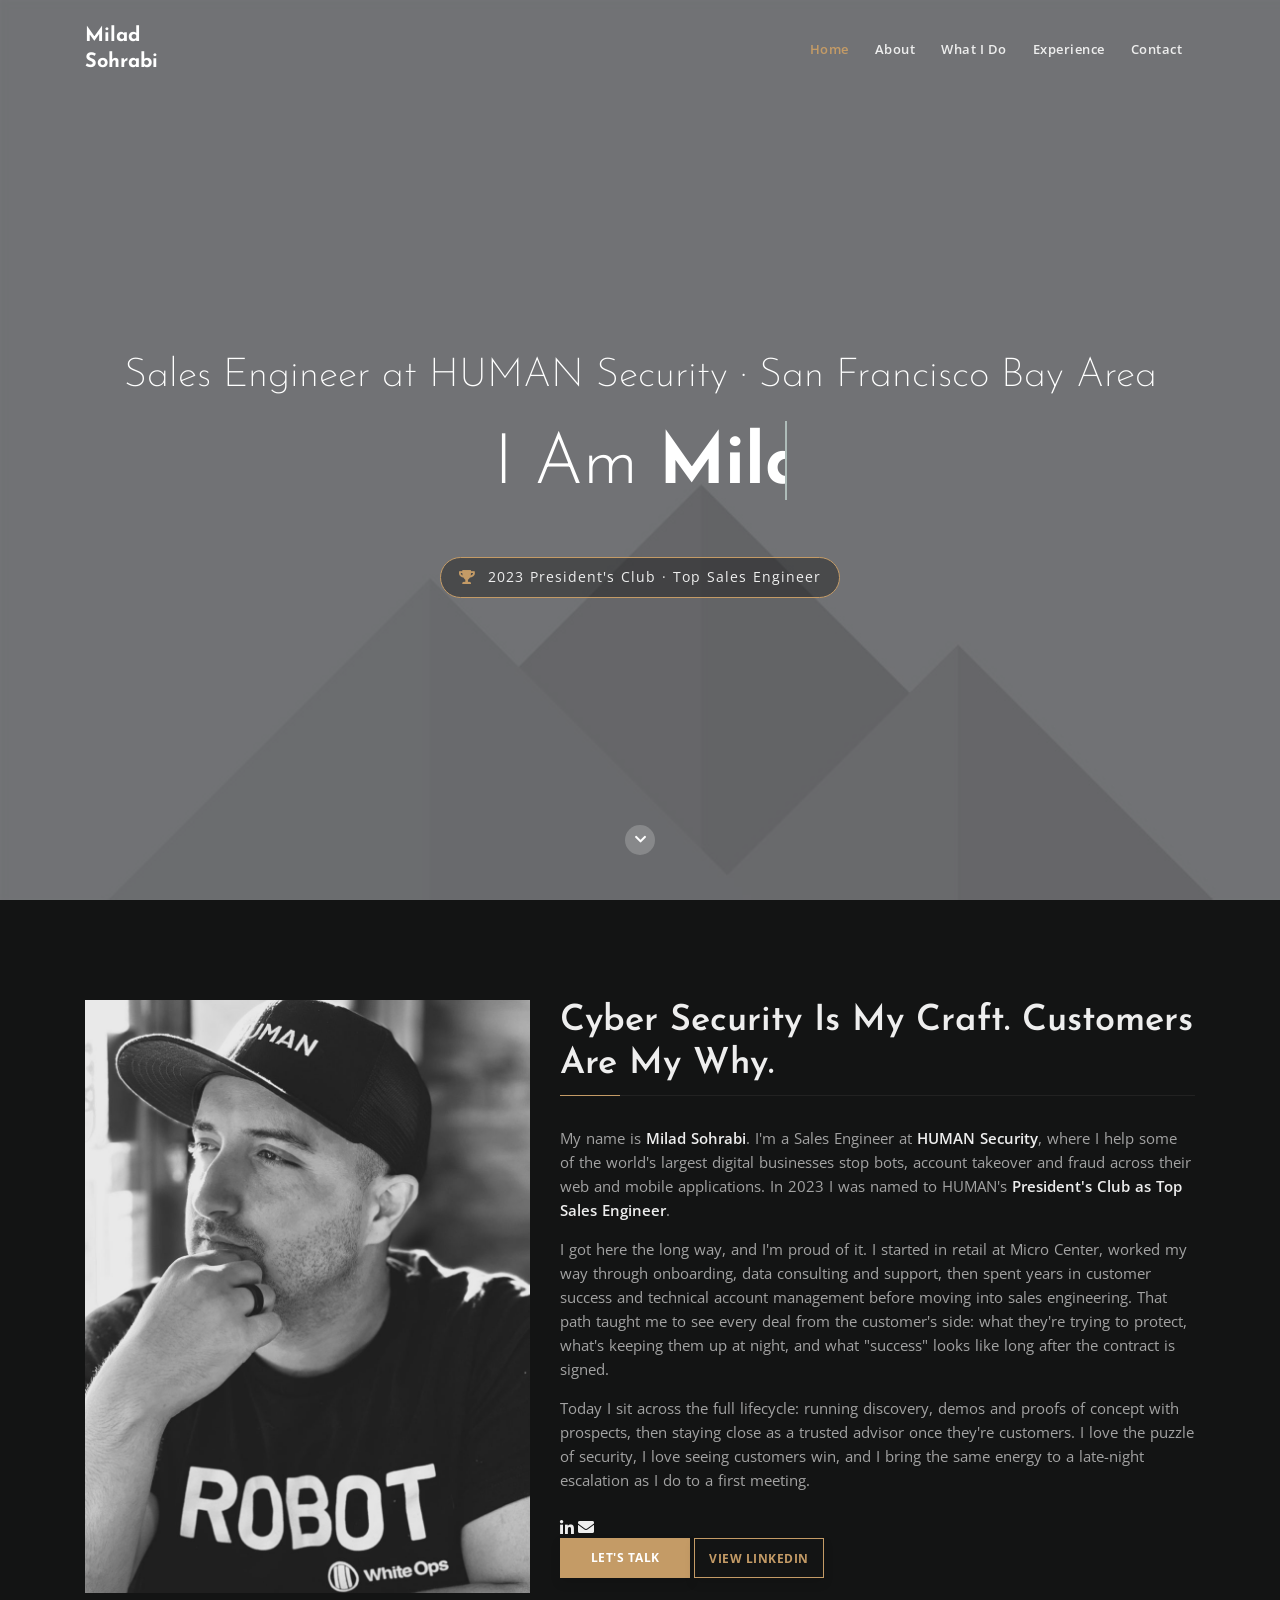
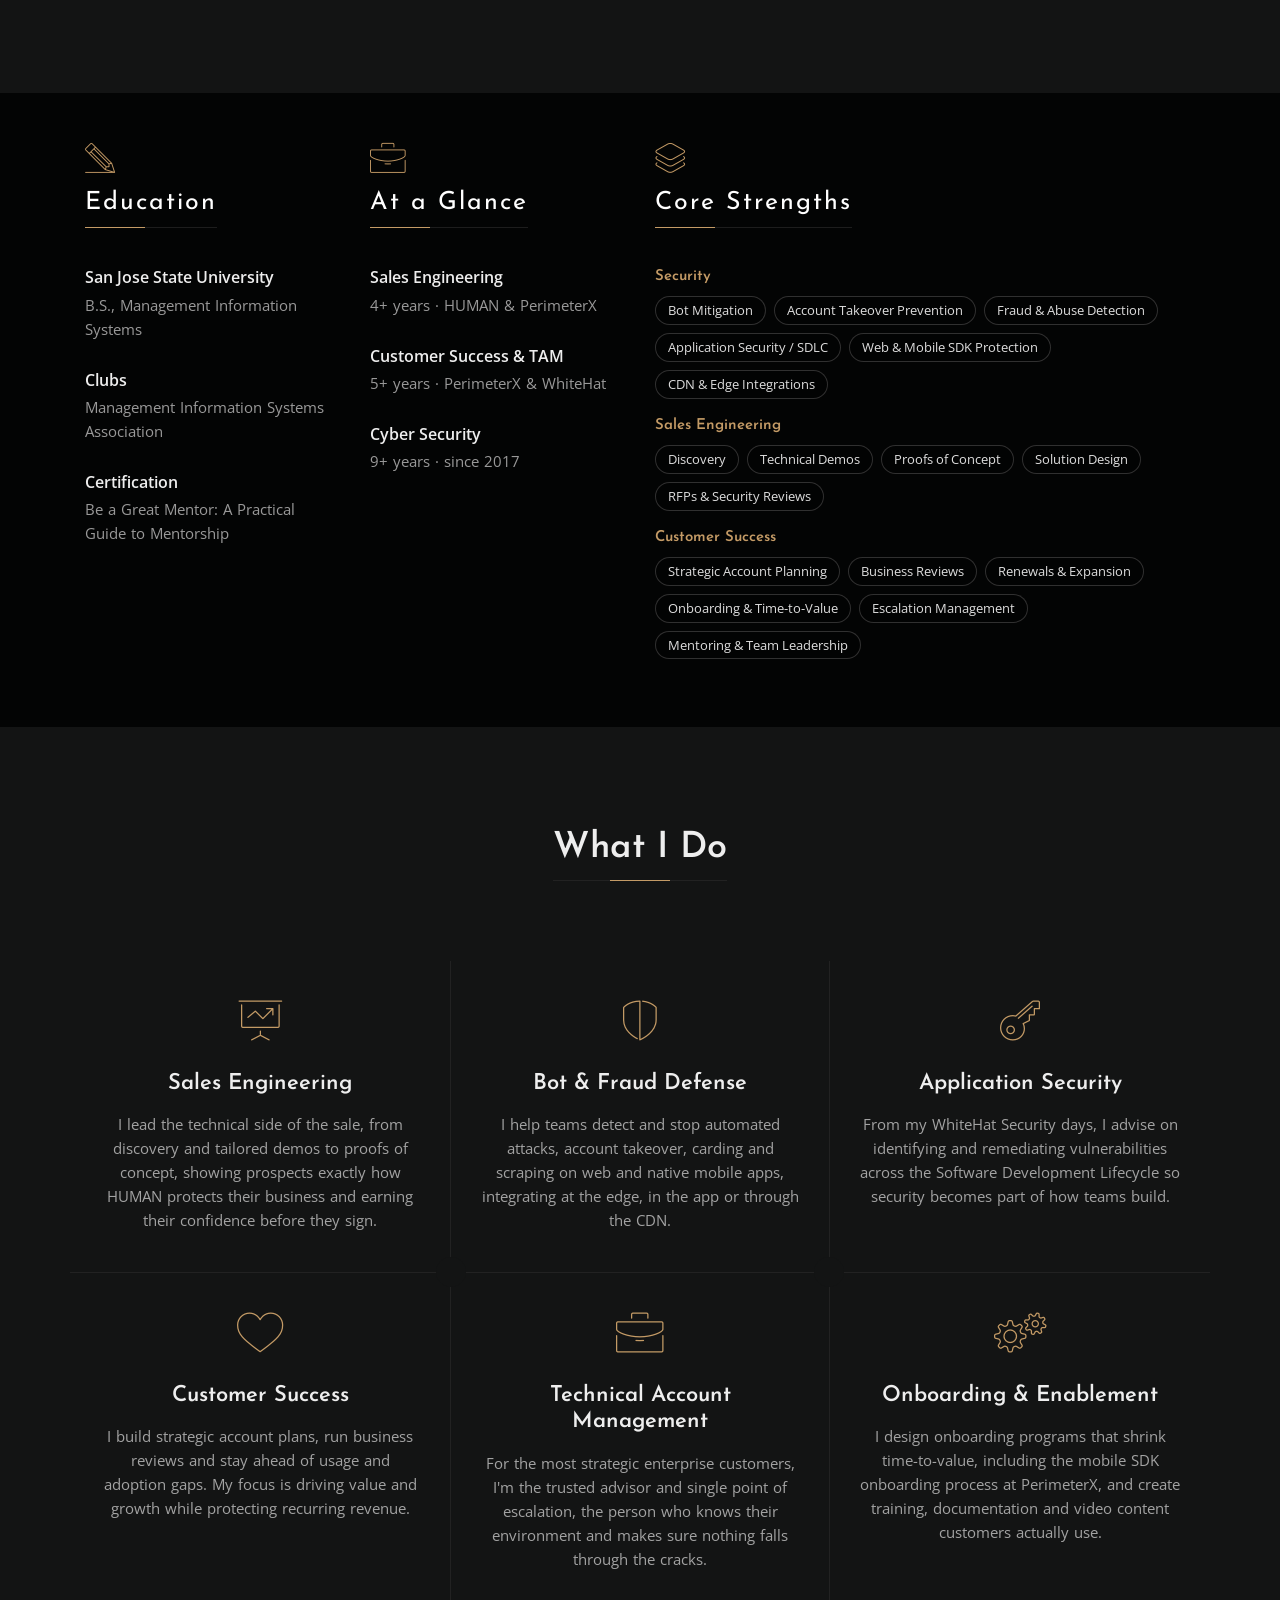
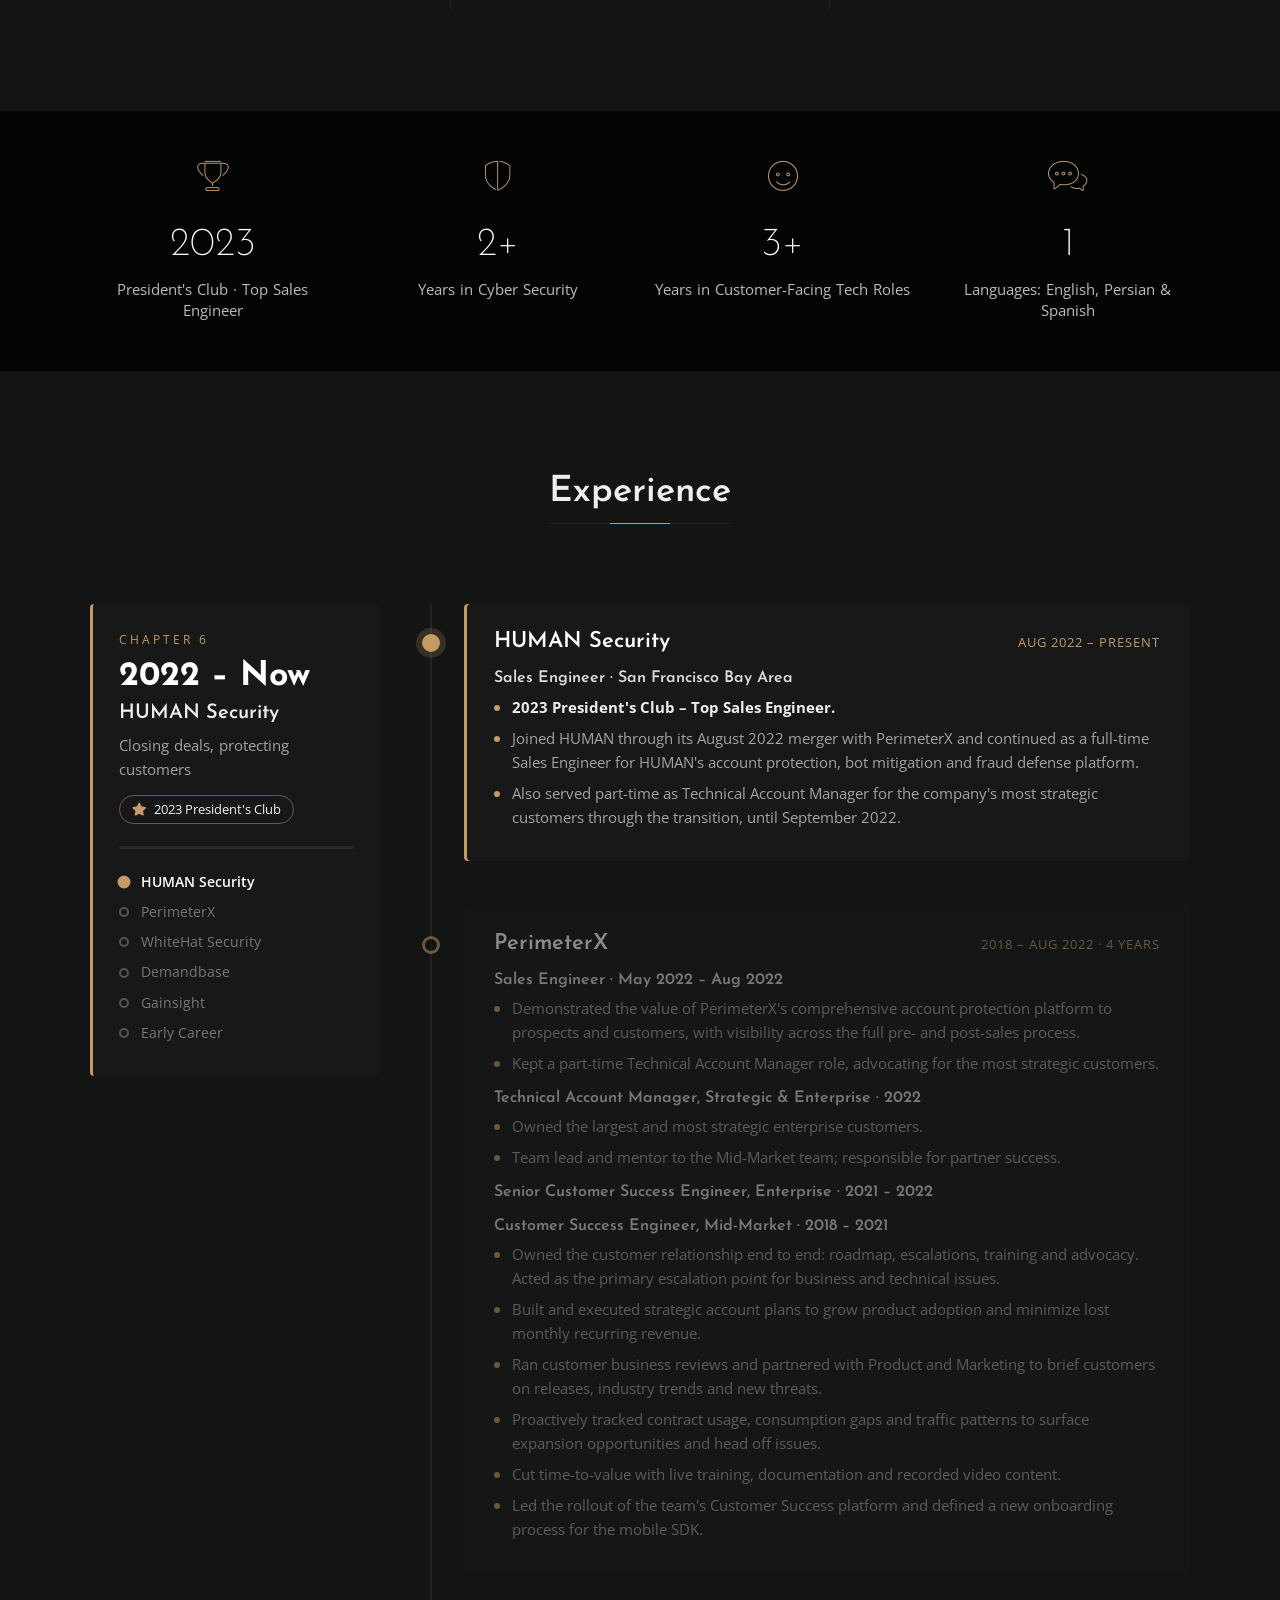
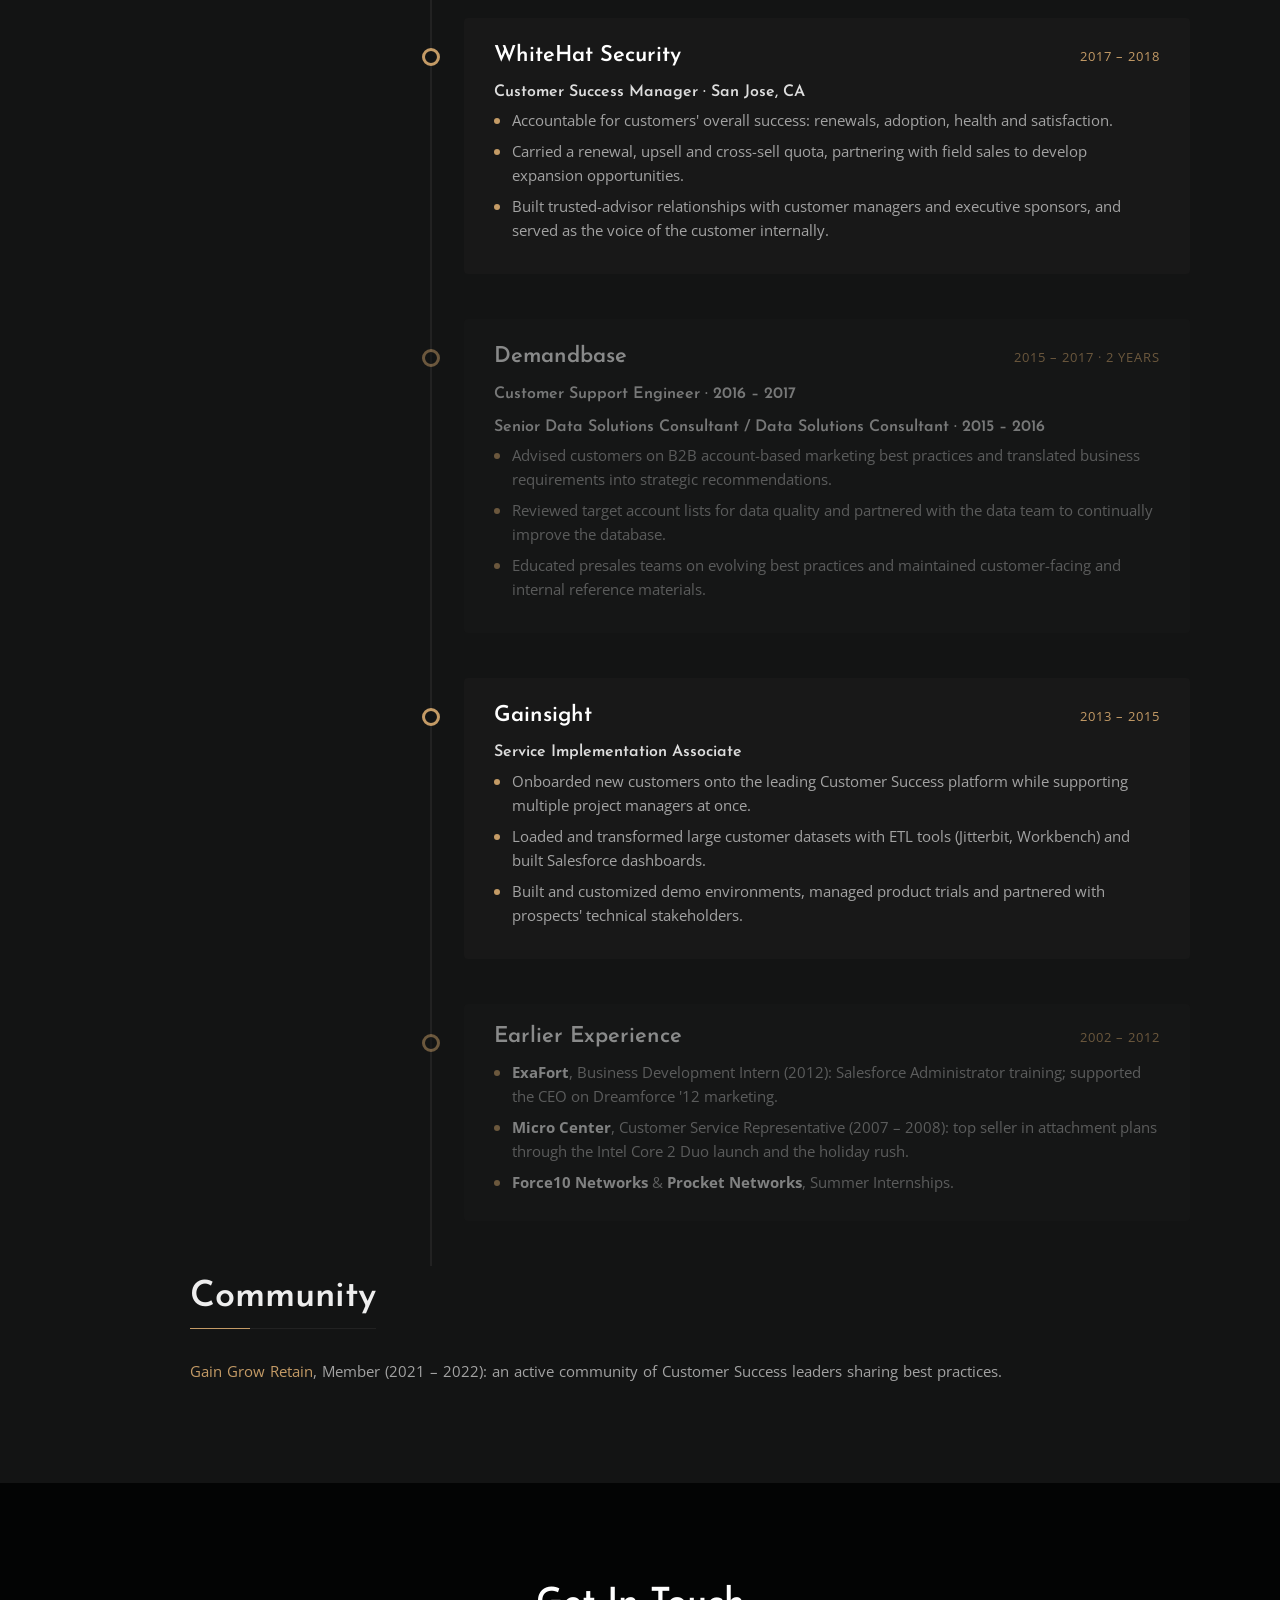
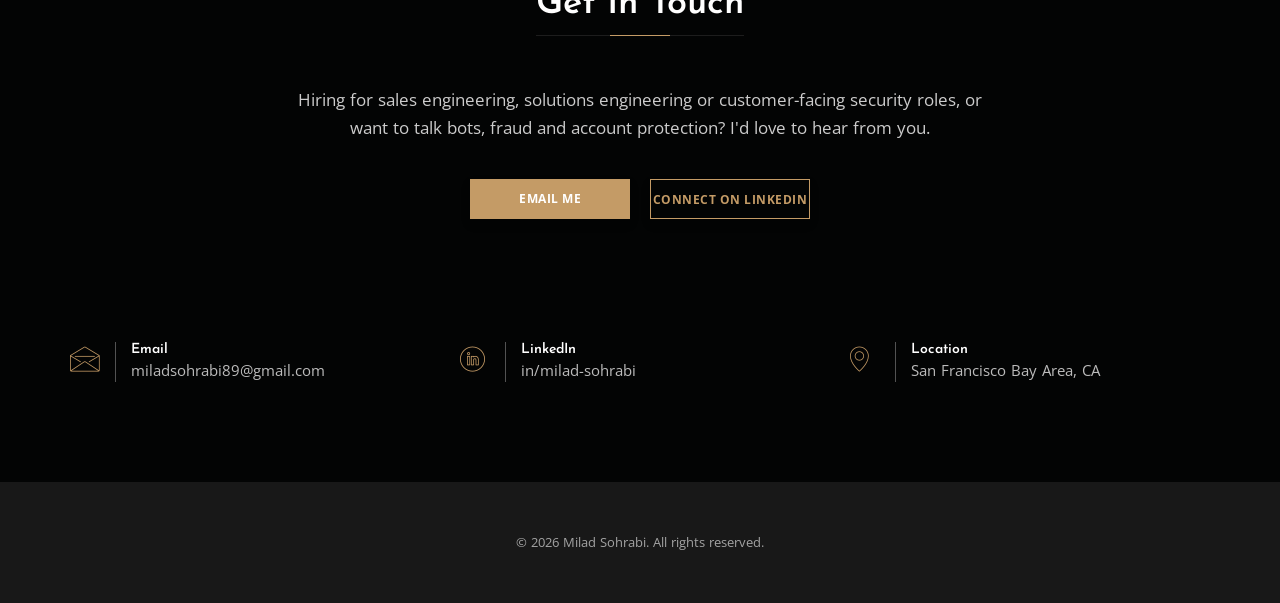
==== commit d9a24ed4: "Add scrollytelling to the Experience section - Sticky "chapter" panel tracks the role in view: years" ====
--- a/index.html
+++ b/index.html
@@ -364,9 +364,24 @@
     				</div>
     			</div>
 
+    			<div class="scrolly">
+
+    				<!-- Sticky storytelling panel (filled in by js/scrolly.js) -->
+    				<aside class="scrolly-panel" aria-hidden="true">
+    					<div class="scrolly-card">
+    						<span class="sp-chapter">Chapter 6</span>
+    						<div class="sp-years">2022 &ndash; Now</div>
+    						<h5 class="sp-company">HUMAN Security</h5>
+    						<p class="sp-title">Closing deals, protecting customers</p>
+    						<span class="sp-stat"><i class="fas fa-star"></i> <span class="sp-stat-text">2023 President's Club</span></span>
+    						<div class="sp-progress"><span class="sp-progress-fill"></span></div>
+    						<ol class="sp-rail"></ol>
+    					</div>
+    				</aside>
+
     			<div class="timeline">
 
-    				<div class="tl-item">
+    				<div data-years="2022 &ndash; Now" data-company="HUMAN Security" data-chapter="Chapter 6" data-title="Closing deals, protecting customers" data-stat="2023 President's Club" class="tl-item">
     					<div class="tl-head">
     						<h5>HUMAN Security</h5>
     						<span class="tl-date">Aug 2022 &ndash; Present</span>
@@ -379,7 +394,7 @@
     					</ul>
     				</div>
 
-    				<div class="tl-item">
+    				<div data-years="2018 &ndash; 2022" data-company="PerimeterX" data-chapter="Chapter 5" data-title="From customer success to sales engineering" data-stat="4 roles in 4 years" class="tl-item">
     					<div class="tl-head">
     						<h5>PerimeterX</h5>
     						<span class="tl-date">2018 &ndash; Aug 2022 &middot; 4 years</span>
@@ -406,7 +421,7 @@
     					</ul>
     				</div>
 
-    				<div class="tl-item">
+    				<div data-years="2017 &ndash; 2018" data-company="WhiteHat Security" data-chapter="Chapter 4" data-title="Stepping into cyber security" data-stat="Application security" class="tl-item">
     					<div class="tl-head">
     						<h5>WhiteHat Security</h5>
     						<span class="tl-date">2017 &ndash; 2018</span>
@@ -419,7 +434,7 @@
     					</ul>
     				</div>
 
-    				<div class="tl-item">
+    				<div data-years="2015 &ndash; 2017" data-company="Demandbase" data-chapter="Chapter 3" data-title="Data, consulting &amp; B2B marketing" data-stat="3 roles in 2 years" class="tl-item">
     					<div class="tl-head">
     						<h5>Demandbase</h5>
     						<span class="tl-date">2015 &ndash; 2017 &middot; 2 years</span>
@@ -433,7 +448,7 @@
     					</ul>
     				</div>
 
-    				<div class="tl-item">
+    				<div data-years="2013 &ndash; 2015" data-company="Gainsight" data-chapter="Chapter 2" data-title="Where customer success began" data-stat="Onboarding &amp; implementation" class="tl-item">
     					<div class="tl-head">
     						<h5>Gainsight</h5>
     						<span class="tl-date">2013 &ndash; 2015</span>
@@ -446,7 +461,7 @@
     					</ul>
     				</div>
 
-    				<div class="tl-item tl-compact">
+    				<div data-years="2002 &ndash; 2012" data-company="Early Career" data-chapter="Chapter 1" data-title="Learning to serve customers" data-stat="Retail, BD &amp; internships" class="tl-item tl-compact">
     					<div class="tl-head">
     						<h5>Earlier Experience</h5>
     						<span class="tl-date">2002 &ndash; 2012</span>
@@ -458,6 +473,7 @@
     					</ul>
     				</div>
 
+    			</div>
     			</div>
 
     			<div class="community">
@@ -577,6 +593,7 @@
 
       	<!-- custom scripts -->
         <script src="js/scripts.js"></script>
+        <script src="js/scrolly.js"></script>
 
     </body>
 </html>
--- a/css/custom.css
+++ b/css/custom.css
@@ -220,3 +220,231 @@
 .services {
   overflow: hidden;
 }
+
+/* =====================================================
+   Experience scrollytelling (js/scrolly.js)
+   ===================================================== */
+.experience .scrolly {
+  max-width: 1100px;
+  margin: 0 auto;
+}
+.experience .scrolly .timeline {
+  max-width: none;
+  margin: 0;
+}
+
+/* Panel is only shown once JS has wired it up */
+.experience .scrolly-panel {
+  display: none;
+}
+.experience .scrolly-on .scrolly-panel {
+  display: block;
+}
+
+@media screen and (min-width: 992px) {
+  .experience .scrolly-on {
+    display: grid;
+    grid-template-columns: 290px minmax(0, 1fr);
+    gap: 50px;
+    align-items: start;
+  }
+  .experience .scrolly-panel {
+    position: sticky;
+    top: 110px;
+  }
+}
+
+.experience .scrolly-card {
+  padding: 28px 26px;
+  background: #181818;
+  border-left: 3px solid #C49B66;
+  border-radius: 4px;
+}
+.experience .scrolly-card > * {
+  transition: opacity .18s ease, transform .18s ease;
+}
+.experience .scrolly-card.is-swapping .sp-chapter,
+.experience .scrolly-card.is-swapping .sp-years,
+.experience .scrolly-card.is-swapping .sp-company,
+.experience .scrolly-card.is-swapping .sp-title,
+.experience .scrolly-card.is-swapping .sp-stat {
+  opacity: 0;
+  transform: translateY(8px);
+}
+.experience .sp-chapter {
+  display: block;
+  color: #C49B66;
+  font-size: 12px;
+  letter-spacing: 3px;
+  text-transform: uppercase;
+}
+.experience .sp-years {
+  margin: 10px 0 6px;
+  font-family: 'Josefin Sans', sans-serif;
+  font-size: 34px;
+  font-weight: 700;
+  line-height: 1.1;
+  color: #fff;
+}
+.experience .sp-company {
+  margin: 0 0 8px;
+  font-size: 20px;
+  color: #eee;
+}
+.experience .sp-title {
+  margin: 0 0 14px;
+  font-size: 15px;
+  color: #a3a3a3;
+}
+.experience .sp-stat {
+  display: inline-block;
+  padding: 5px 12px;
+  border: 1px solid rgba(196, 155, 102, .5);
+  border-radius: 20px;
+  font-size: 13px;
+  color: #eee;
+}
+.experience .sp-stat i {
+  color: #C49B66;
+  margin-right: 4px;
+}
+.experience .sp-progress {
+  position: relative;
+  height: 3px;
+  margin: 22px 0 18px;
+  background: #2a2a2a;
+  border-radius: 3px;
+  overflow: hidden;
+}
+.experience .sp-progress-fill {
+  position: absolute;
+  inset: 0;
+  background: #C49B66;
+  transform-origin: left center;
+  transform: scaleX(var(--p, 0));
+}
+.experience .sp-rail {
+  margin: 0;
+  padding: 0;
+}
+.experience .sp-rail li {
+  margin: 0;
+}
+.experience .sp-rail button {
+  display: flex;
+  align-items: center;
+  gap: 12px;
+  width: 100%;
+  padding: 6px 0;
+  background: none;
+  border: 0;
+  color: #777;
+  font-size: 14px;
+  text-align: left;
+  cursor: pointer;
+  transition: color .2s ease;
+}
+.experience .sp-rail button:hover,
+.experience .sp-rail button:focus-visible {
+  color: #eee;
+}
+.experience .sp-rail .dot {
+  flex: none;
+  width: 10px;
+  height: 10px;
+  border-radius: 50%;
+  border: 2px solid #555;
+  transition: background .2s ease, border-color .2s ease, transform .2s ease;
+}
+.experience .sp-rail li.is-past .dot {
+  border-color: #C49B66;
+}
+.experience .sp-rail li.is-active button {
+  color: #fff;
+  font-weight: 600;
+}
+.experience .sp-rail li.is-active .dot {
+  background: #C49B66;
+  border-color: #C49B66;
+  transform: scale(1.3);
+}
+
+/* Role cards: fade/slide in, then dim when not the focus */
+.experience .scrolly-on .tl-item {
+  opacity: 0;
+  transform: translateY(40px);
+  transition: opacity .6s ease, transform .6s ease, box-shadow .4s ease;
+}
+.experience .scrolly-on .tl-item.is-in {
+  opacity: .5;
+  transform: none;
+}
+.experience .scrolly-on .tl-item.is-in.is-active {
+  opacity: 1;
+  box-shadow: inset 3px 0 0 #C49B66;
+}
+.experience .scrolly-on .tl-item:before {
+  transition: background .3s ease, box-shadow .3s ease;
+}
+.experience .scrolly-on .tl-item.is-active:before {
+  background: #C49B66;
+  box-shadow: 0 0 0 6px rgba(196, 155, 102, .2);
+}
+.experience .scrolly-on .tl-item:first-child:not(.is-active):before {
+  background: #131414;
+}
+
+/* Reduced motion: no animation, everything readable */
+.experience .scrolly-reduced .tl-item,
+.experience .scrolly-reduced .tl-item.is-in {
+  opacity: 1;
+  transform: none;
+  transition: none;
+}
+.experience .scrolly-reduced .scrolly-card > * {
+  transition: none;
+}
+
+/* Tablet & phone: panel becomes a compact sticky bar under the navbar */
+@media screen and (max-width: 991px) {
+  .experience .scrolly-panel {
+    position: sticky;
+    top: var(--nav-h, 70px);
+    z-index: 5;
+    margin: 0 -15px 30px;
+  }
+  .experience .scrolly-card {
+    display: grid;
+    grid-template-columns: auto 1fr;
+    align-items: baseline;
+    column-gap: 14px;
+    padding: 12px 18px 0;
+    border-left: 0;
+    border-radius: 0;
+    background: rgba(24, 24, 24, .96);
+    box-shadow: 0 6px 18px rgba(0, 0, 0, .35);
+  }
+  .experience .sp-chapter,
+  .experience .sp-title,
+  .experience .sp-stat,
+  .experience .sp-rail {
+    display: none;
+  }
+  .experience .sp-years {
+    margin: 0;
+    font-size: 18px;
+  }
+  .experience .sp-company {
+    margin: 0;
+    font-size: 15px;
+    color: #C49B66;
+    white-space: nowrap;
+    overflow: hidden;
+    text-overflow: ellipsis;
+  }
+  .experience .sp-progress {
+    grid-column: 1 / -1;
+    margin: 10px -18px 0;
+    border-radius: 0;
+  }
+}
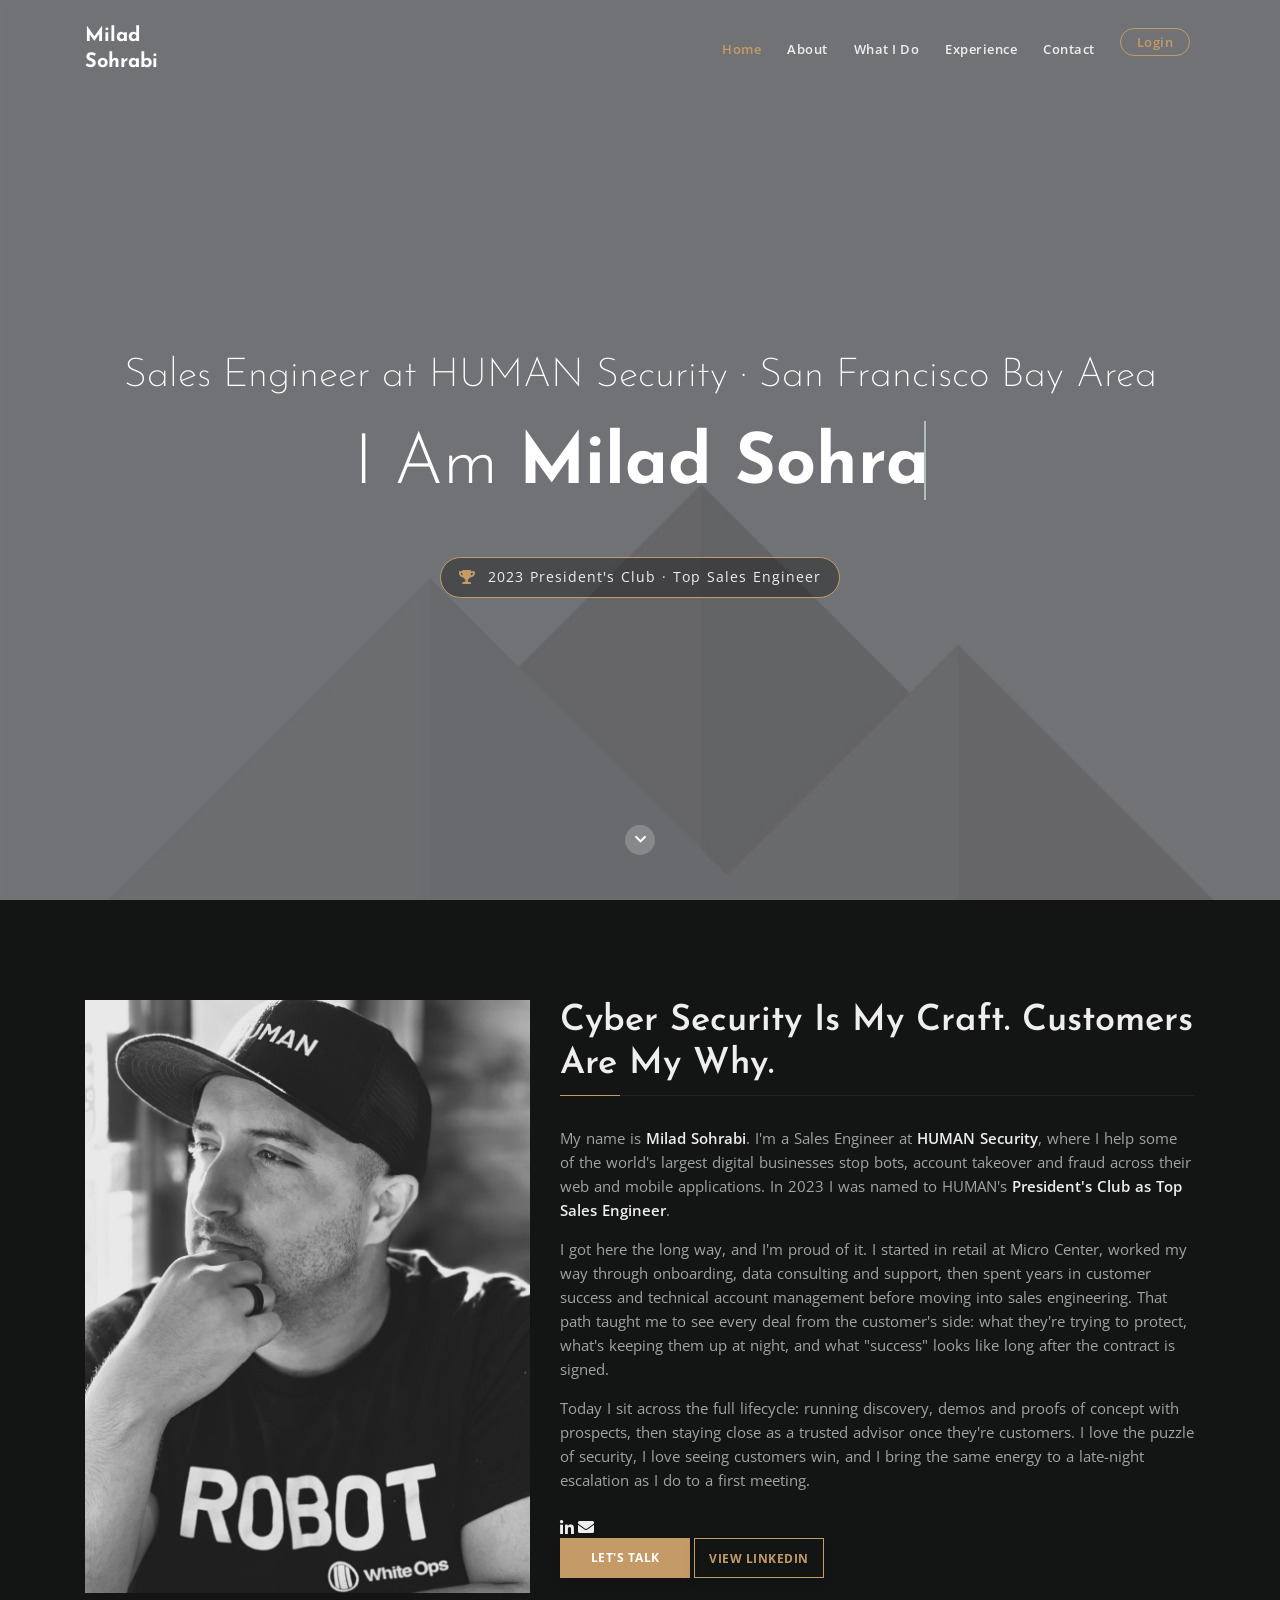
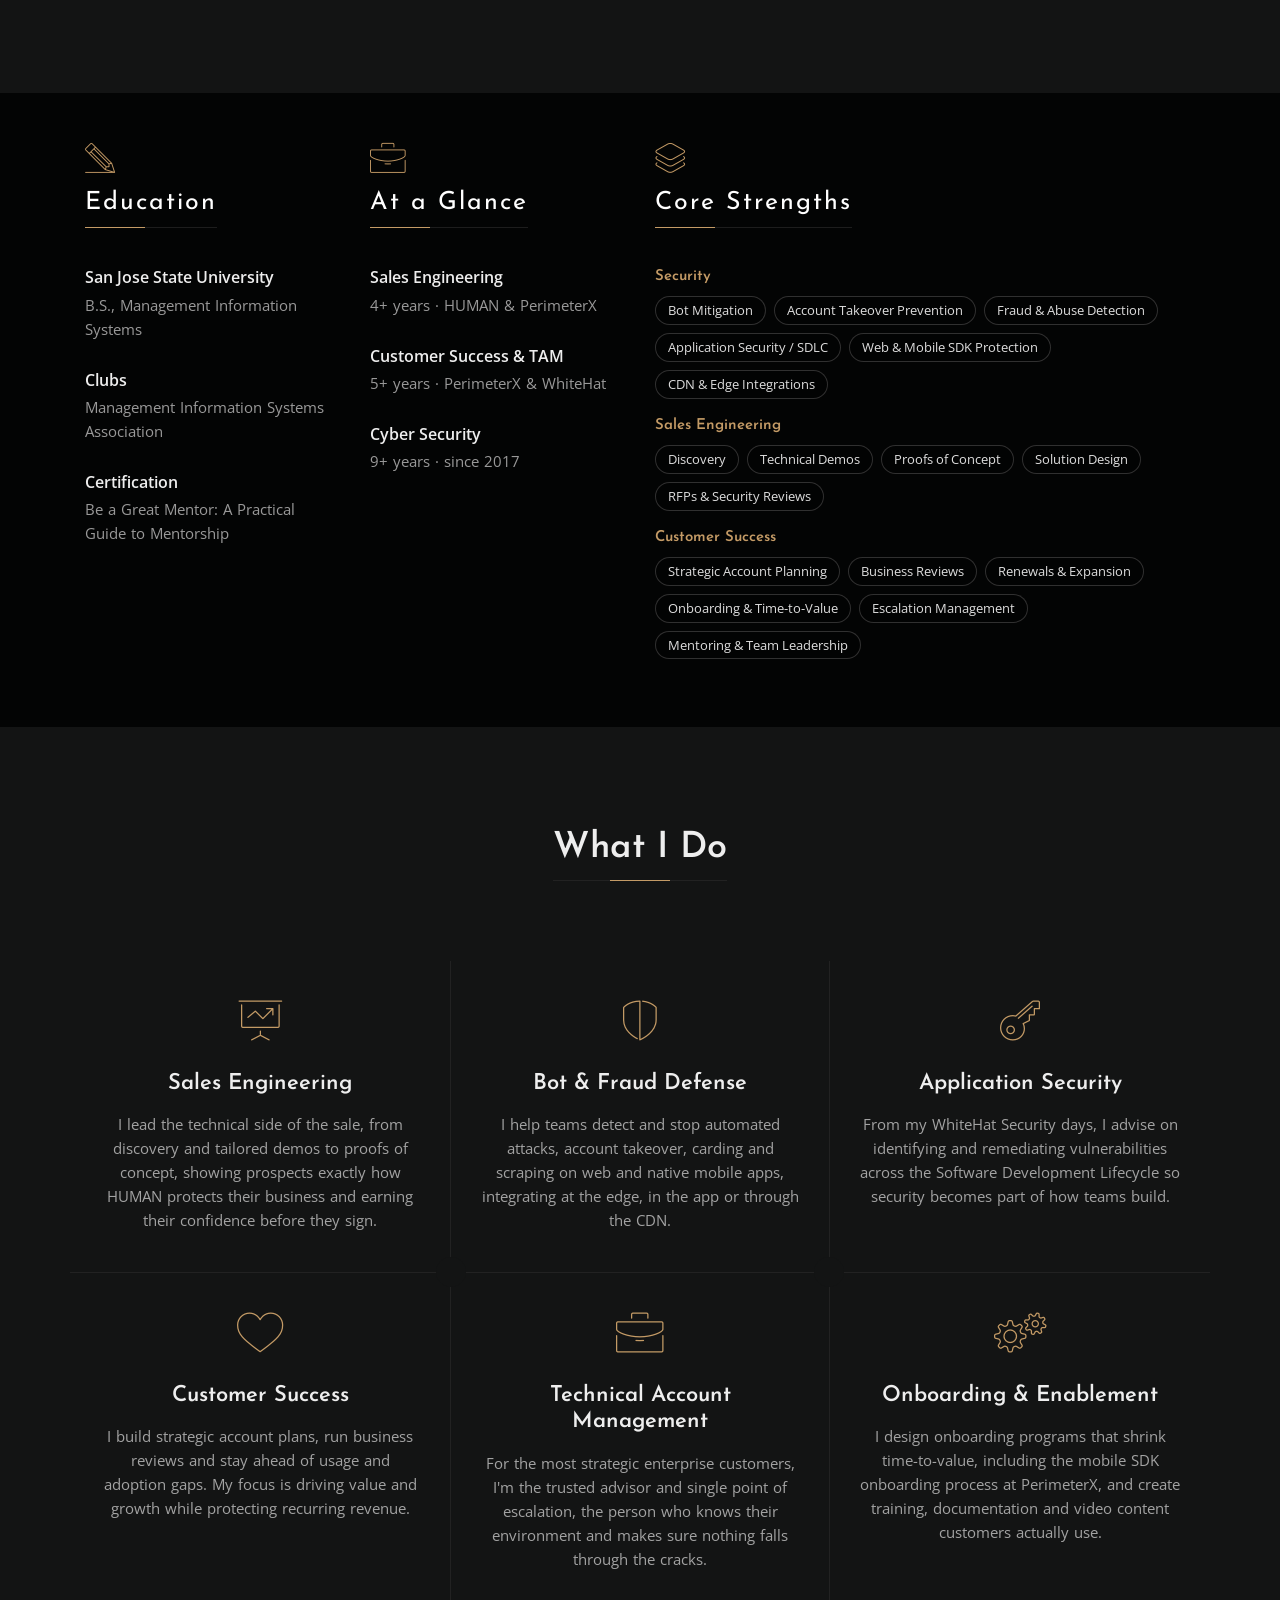
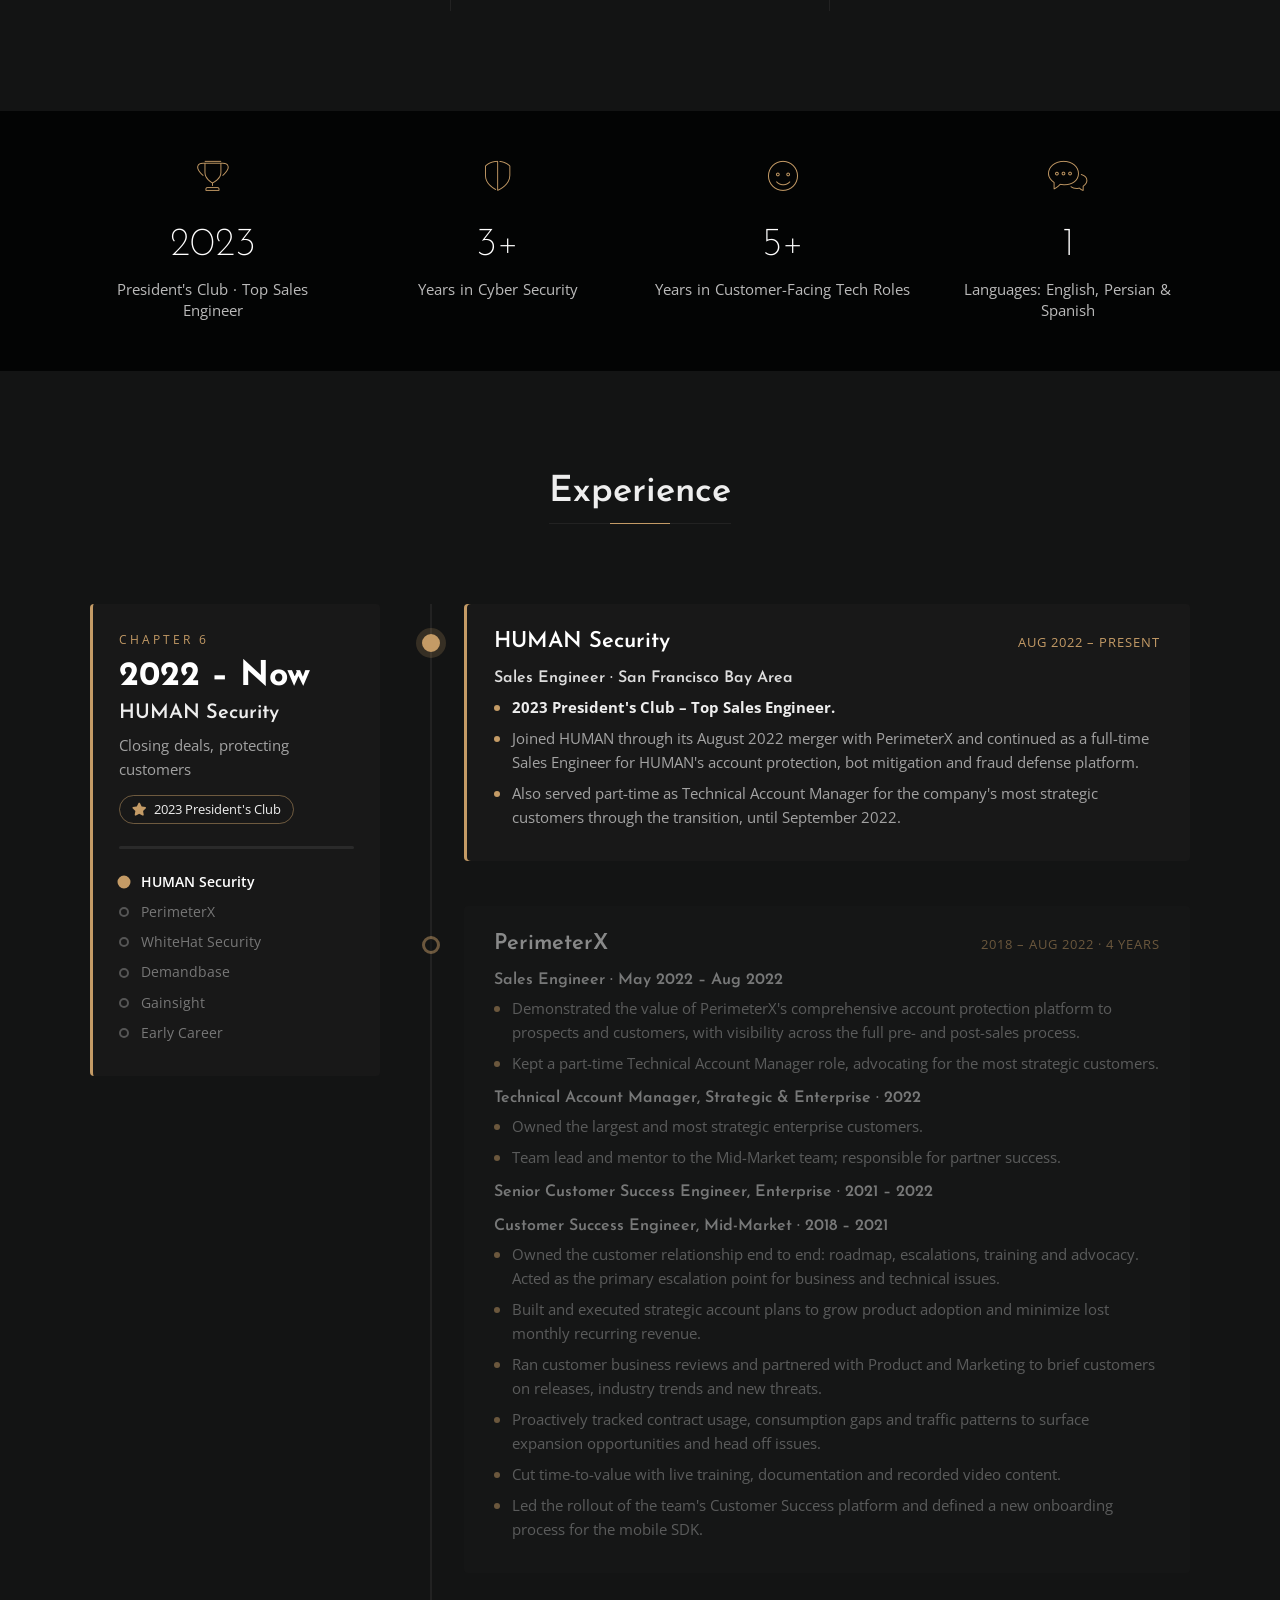
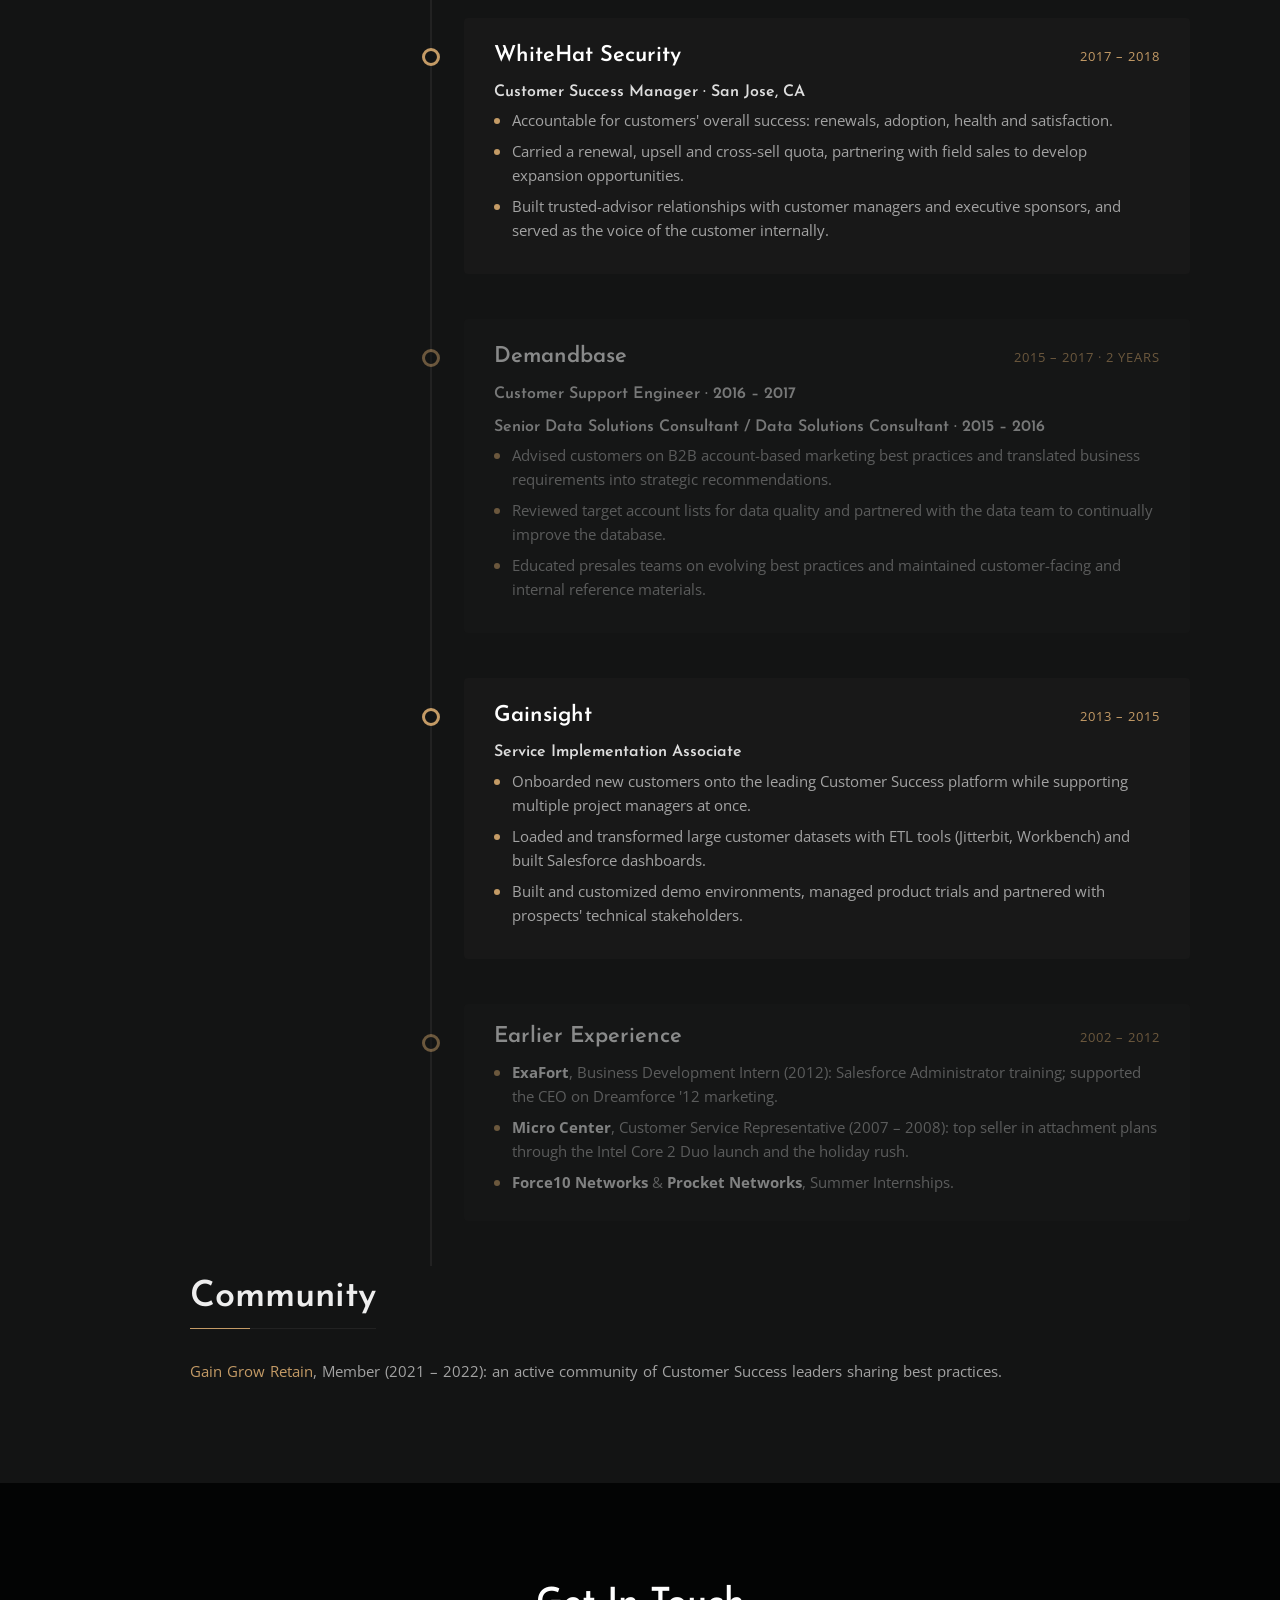
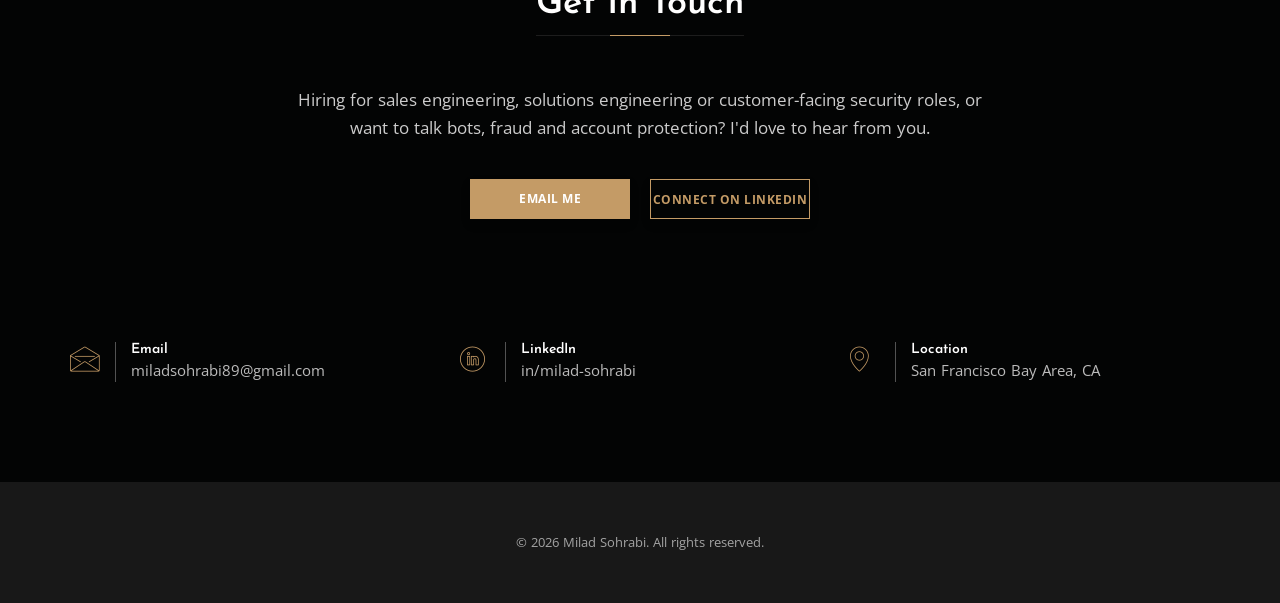
==== commit d39ef66c: "Add login test kit to repo and a Login nav button - Add login-test-kit/ for later reference: login p" ====
--- a/index.html
+++ b/index.html
@@ -81,6 +81,9 @@
 			      </li>
 			      <li class="nav-item">
 			        <a class="nav-link" href="#" data-scroll-nav="4">Contact</a>
+			      </li>
+			      <li class="nav-item">
+			        <a class="nav-link nav-login" href="login-test-kit/login.html">Login</a>
 			      </li>
 			    </ul>
 			  </div>
--- a/css/custom.css
+++ b/css/custom.css
@@ -448,3 +448,24 @@
     border-radius: 0;
   }
 }
+
+/* "Login" nav item styled as a small button (links to the test login page) */
+.navbar .navbar-nav .nav-login {
+  border: 1px solid #C49B66;
+  border-radius: 20px;
+  padding: 5px 16px;
+  margin: 10px 5px 10px 12px;
+  color: #C49B66 !important;
+  transition: background .3s ease, color .3s ease;
+}
+.navbar .navbar-nav .nav-login:hover,
+.navbar .navbar-nav .nav-login:focus {
+  background: #C49B66;
+  color: #1a1205 !important;
+}
+@media screen and (max-width: 991px) {
+  .navbar .navbar-nav .nav-login {
+    display: inline-block;
+    margin: 8px 0;
+  }
+}
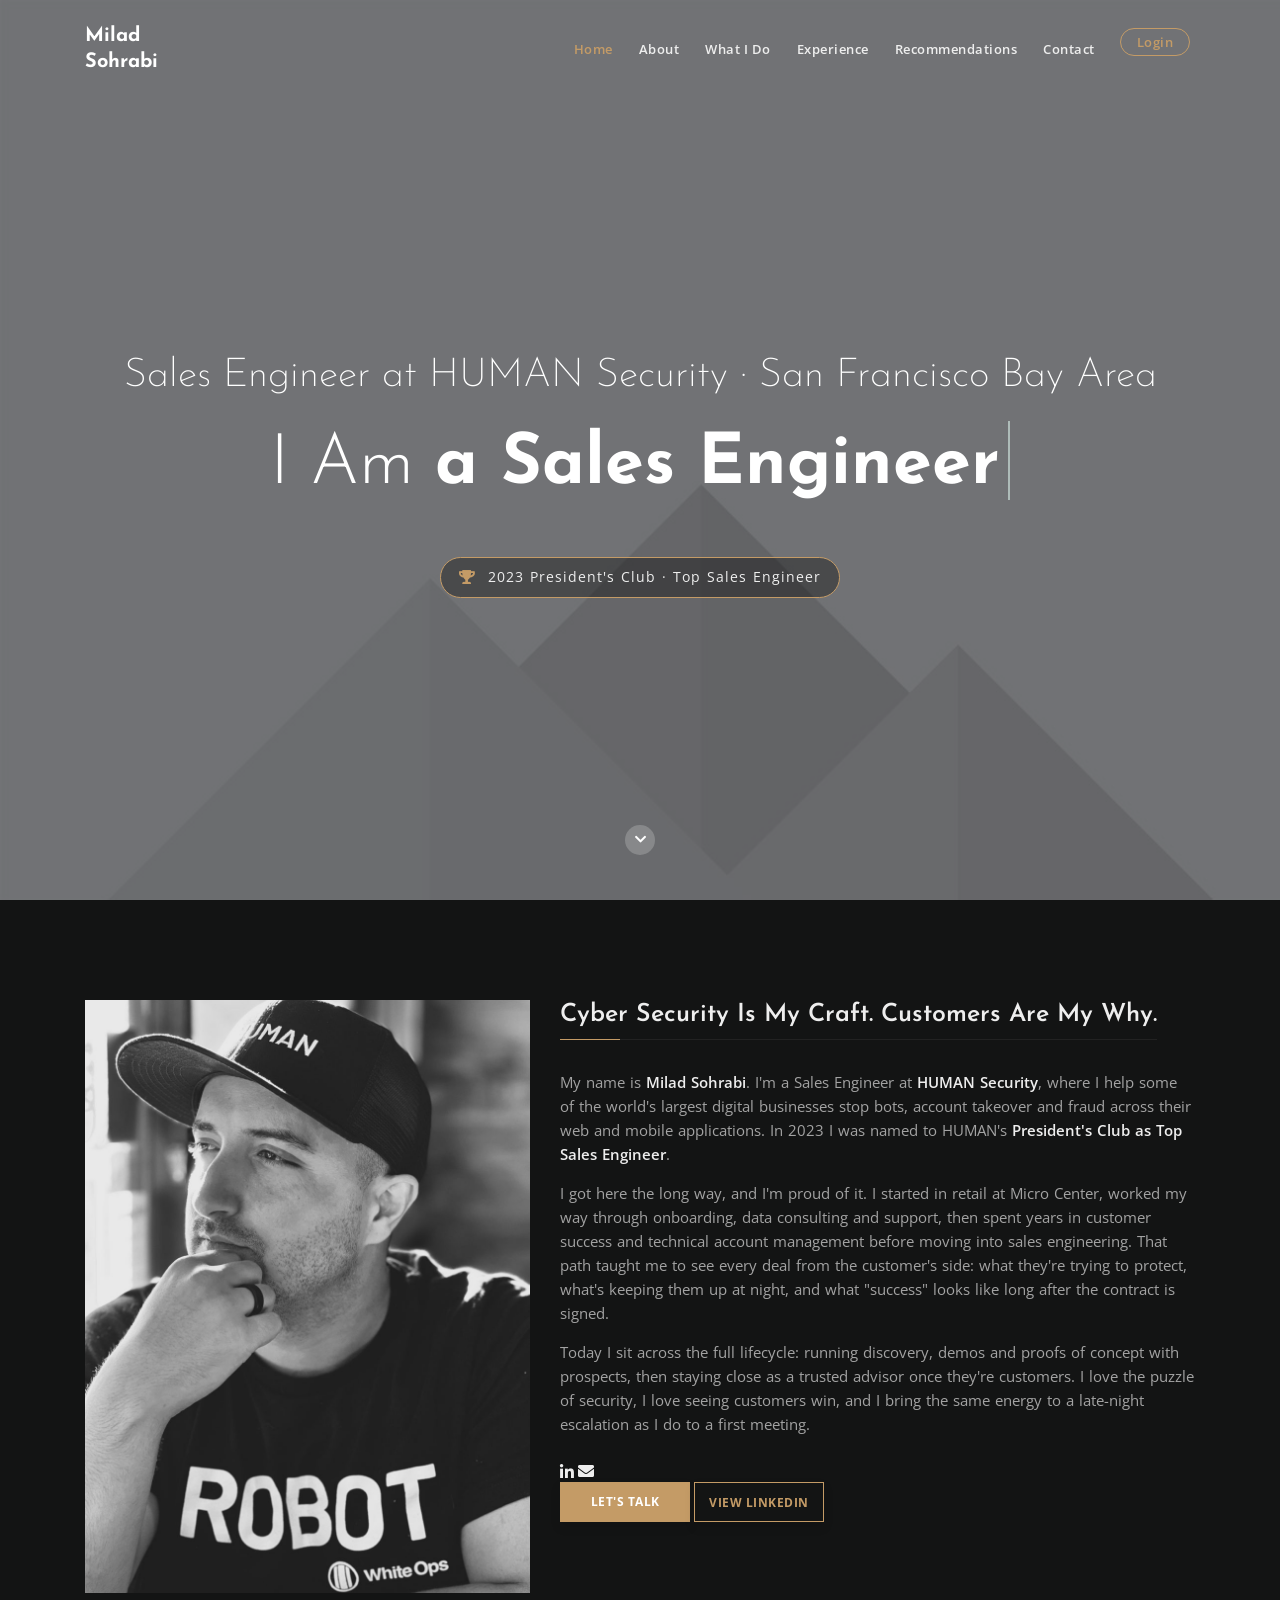
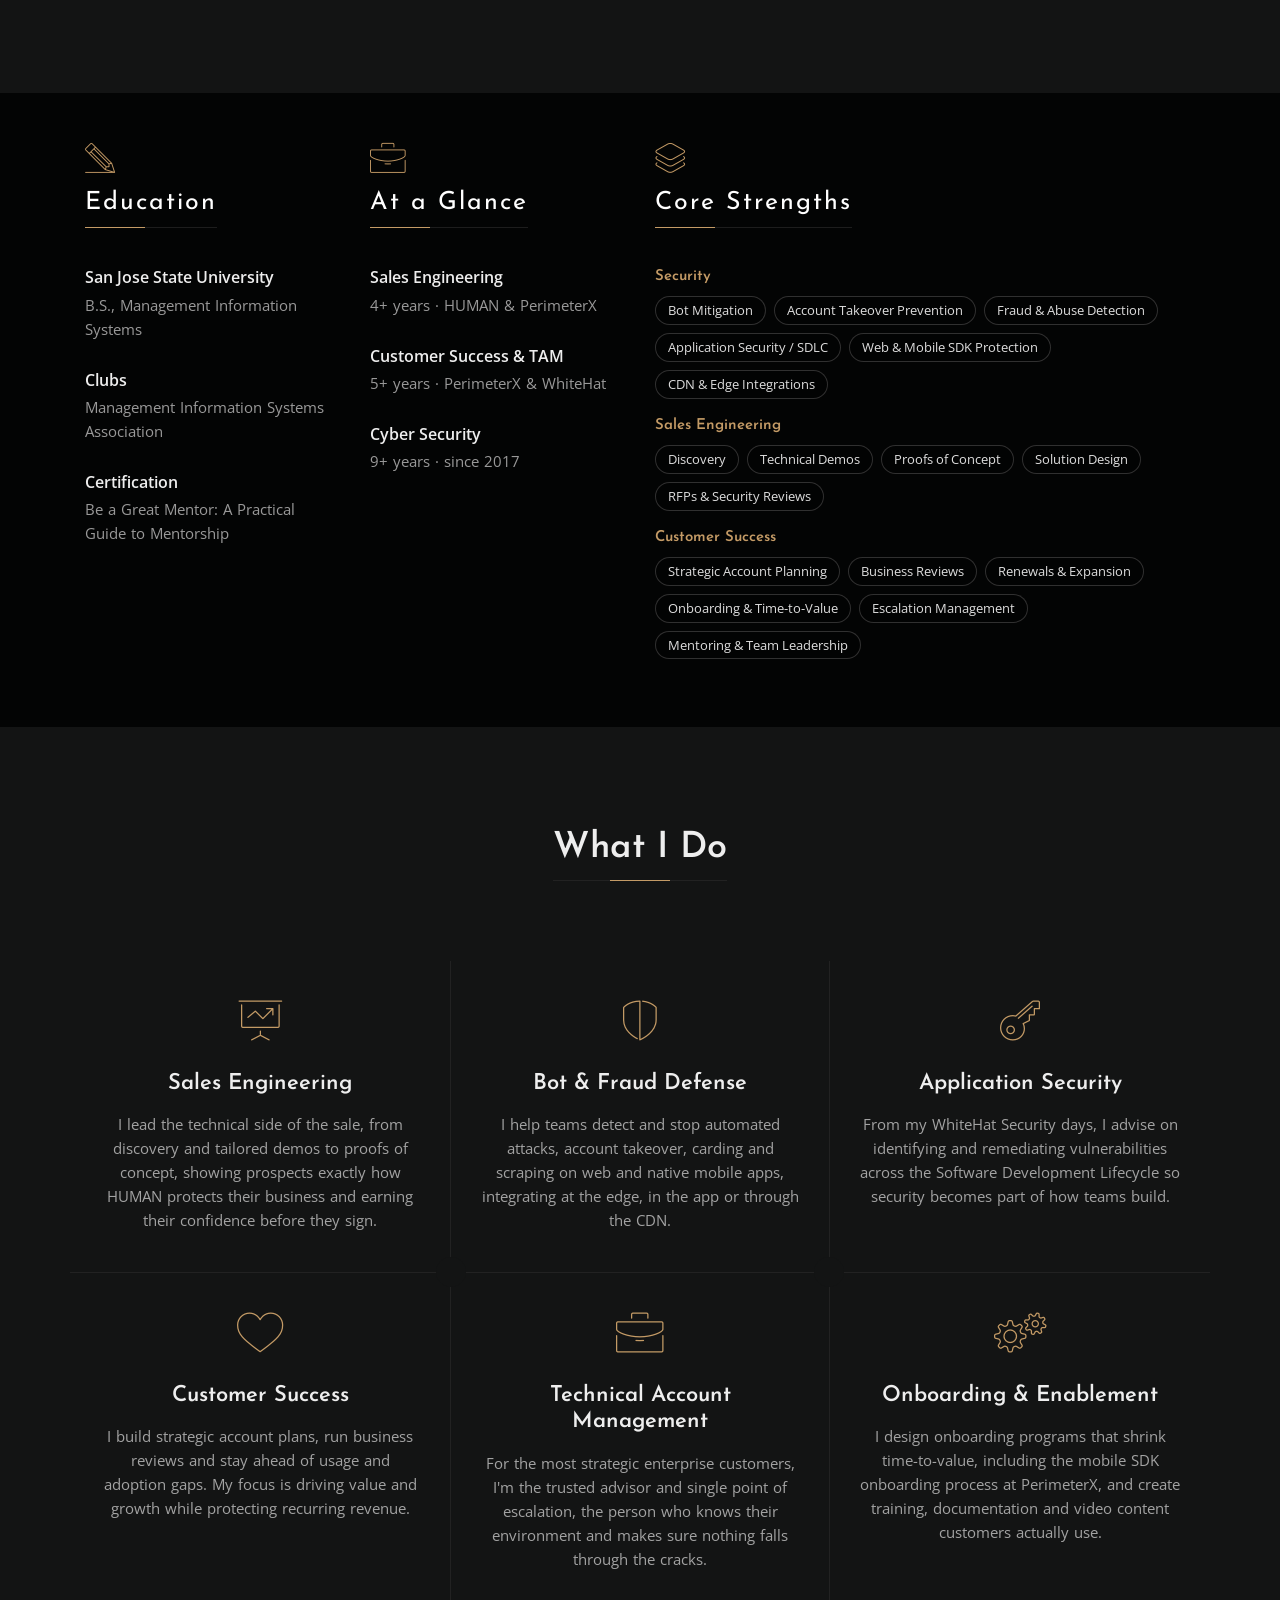
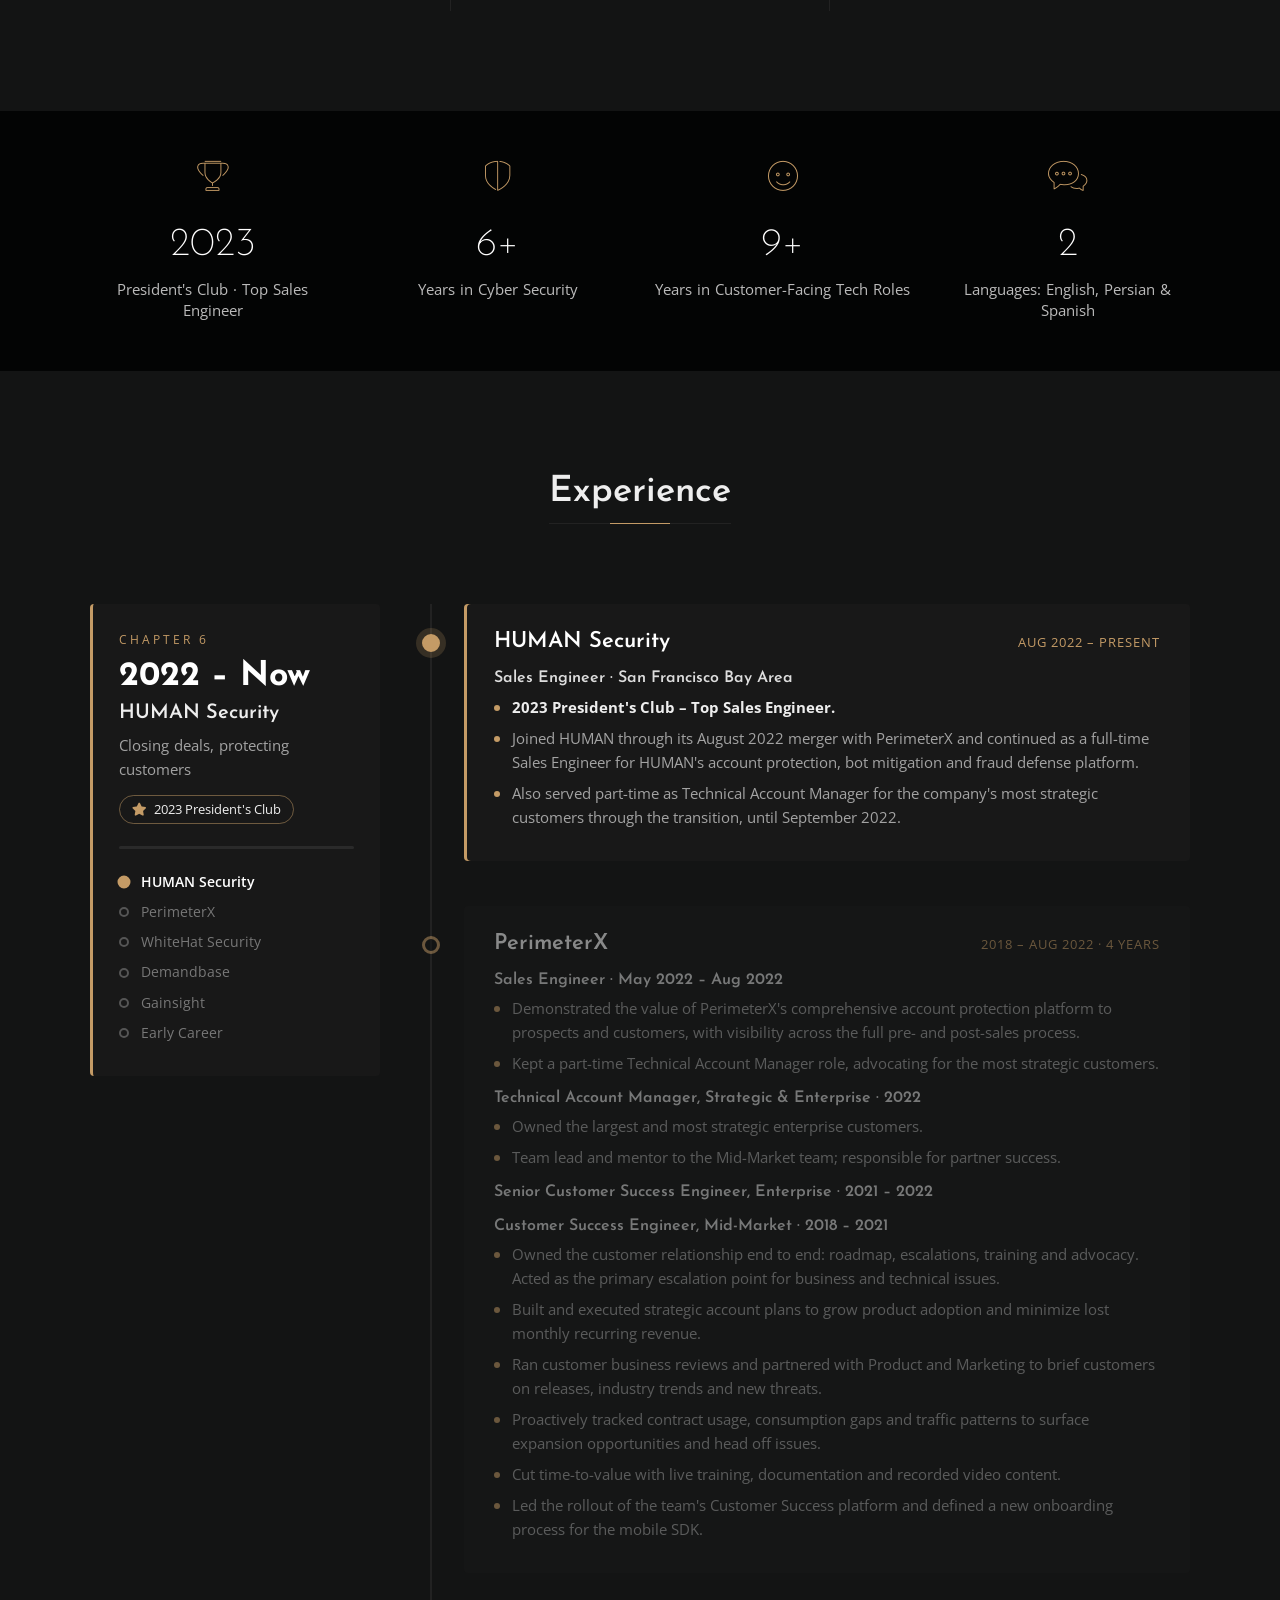
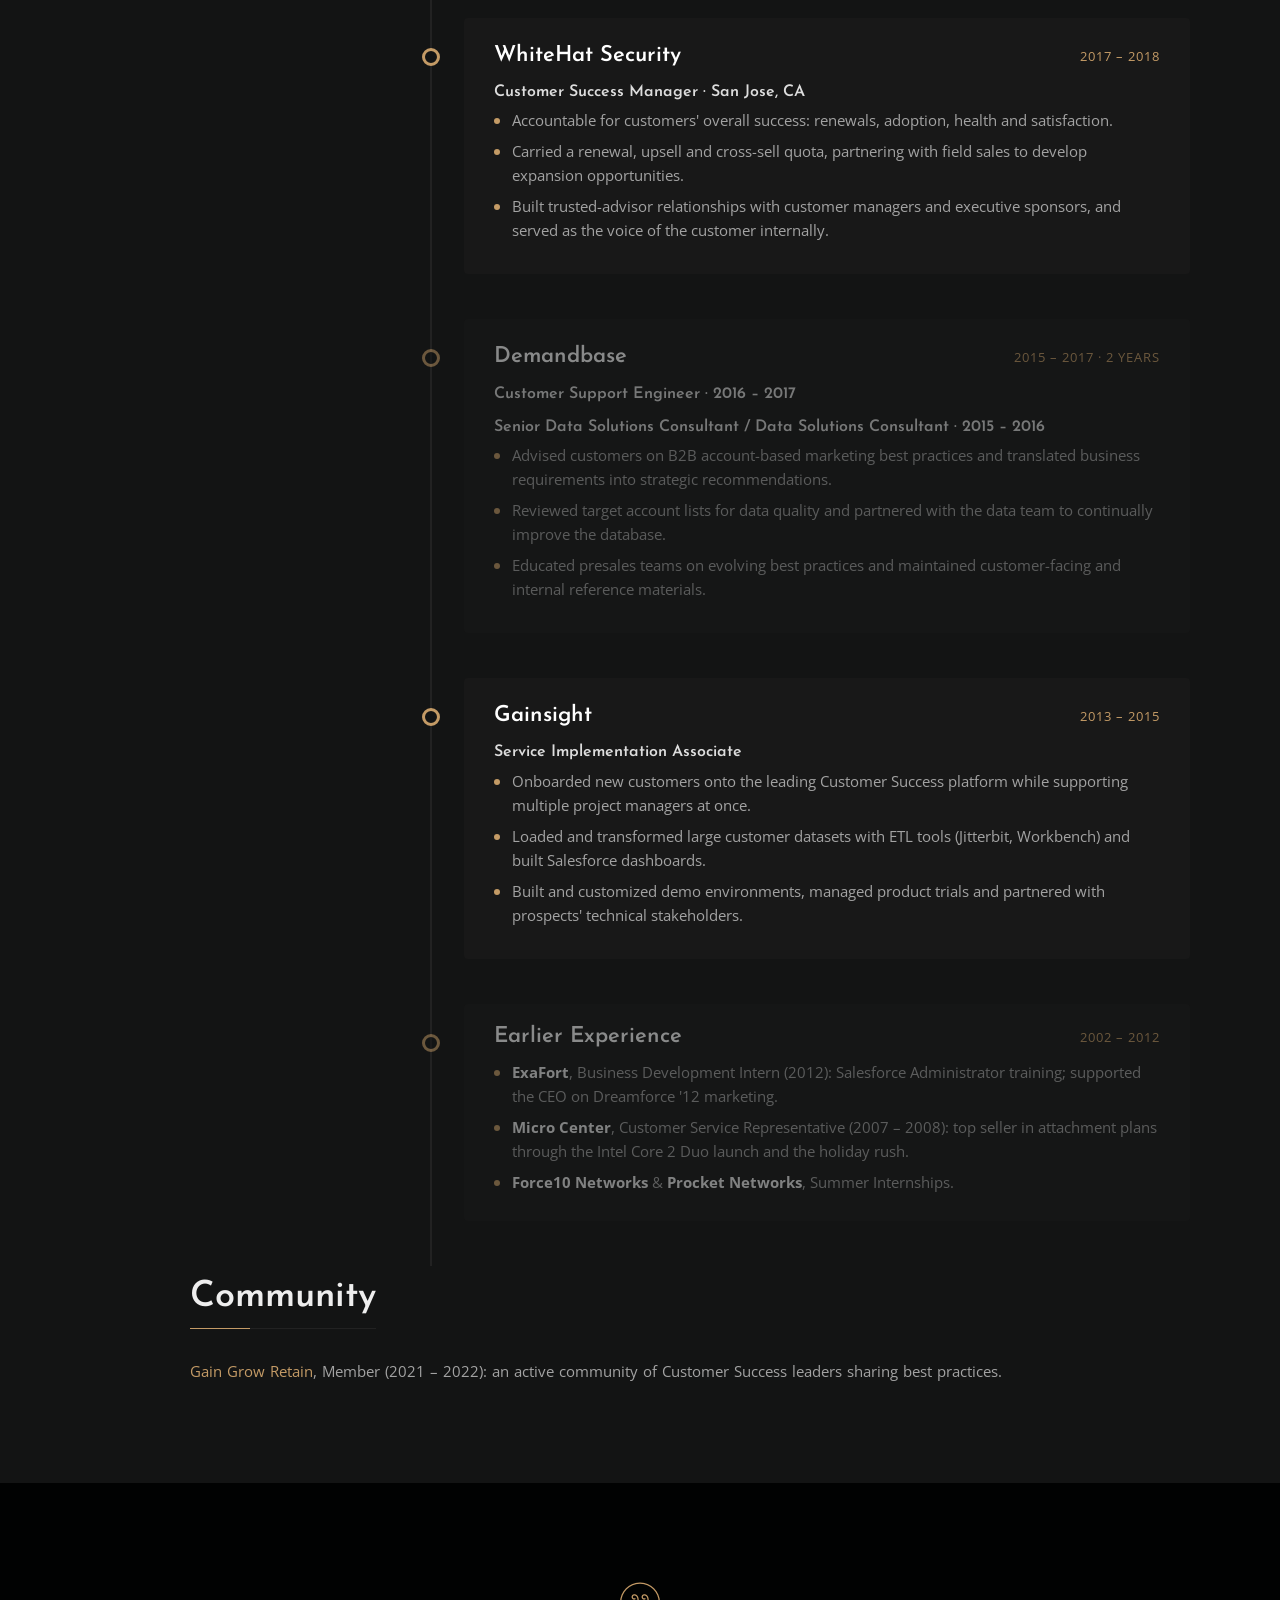
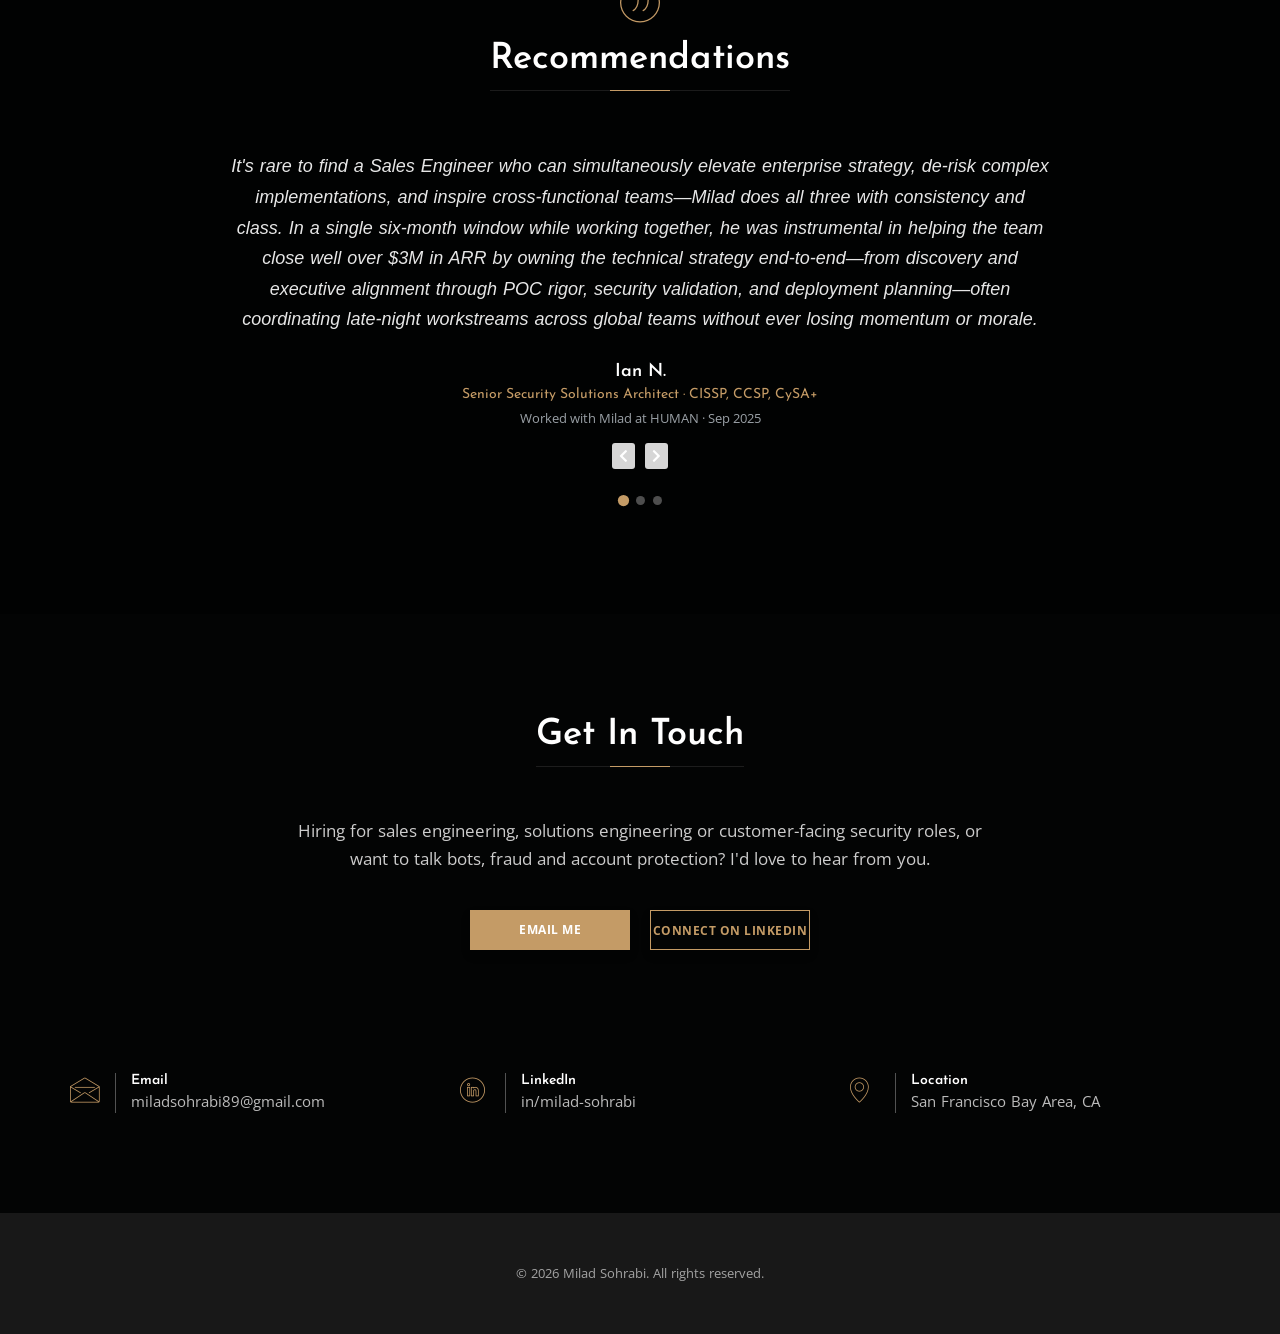
==== commit 855010cb: "Add Recommendations carousel from LinkedIn - New rotating carousel (Ian N., Vanessa Flores, Nelson H" ====
--- a/index.html
+++ b/index.html
@@ -80,7 +80,10 @@
 			        <a class="nav-link" href="#" data-scroll-nav="3">Experience</a>
 			      </li>
 			      <li class="nav-item">
-			        <a class="nav-link" href="#" data-scroll-nav="4">Contact</a>
+			        <a class="nav-link" href="#" data-scroll-nav="4">Recommendations</a>
+			      </li>
+			      <li class="nav-item">
+			        <a class="nav-link" href="#" data-scroll-nav="5">Contact</a>
 			      </li>
 			      <li class="nav-item">
 			        <a class="nav-link nav-login" href="login-test-kit/login.html">Login</a>
@@ -151,7 +154,7 @@
 							</div>
 
 							<span class="buton text-center">
-							  <a href="#0" front="Let's Talk" back="&#xf1d8;" data-scroll-nav="4"></a>
+							  <a href="#0" front="Let's Talk" back="&#xf1d8;" data-scroll-nav="5"></a>
 							</span>
 							<span class="buton buton-bord text-center">
 							  <a href="https://www.linkedin.com/in/milad-sohrabi-b156a94b" target="_blank" rel="noopener" front="View LinkedIn" back="&#xf35d;"></a>
@@ -490,8 +493,58 @@
 
 
     	<!-- =====================================
+    	==== Start Recommendations -->
+    	<section class="recommendations section-padding bg-img" data-overlay-dark="9" data-background="img/b2.jpg" data-scroll-index="4">
+    		<div class="container">
+    			<div class="row">
+    				<div class="section-head full-width mb-50">
+    					<span class="icon icon-quote"></span><br>
+    					<h4 class="title">Recommendations</h4>
+    				</div>
+
+    				<div class="offset-lg-1 col-lg-10">
+    					<div class="owl-carousel owl-theme rec-carousel">
+
+    						<div class="ritem">
+    							<p class="quote">It's rare to find a Sales Engineer who can simultaneously elevate enterprise strategy, de-risk complex implementations, and inspire cross-functional teams&mdash;Milad does all three with consistency and class. In a single six-month window while working together, he was instrumental in helping the team close well over $3M in ARR by owning the technical strategy end-to-end&mdash;from discovery and executive alignment through POC rigor, security validation, and deployment planning&mdash;often coordinating late-night workstreams across global teams without ever losing momentum or morale.</p>
+    							<div class="rec-by">
+    								<h5>Ian N.</h5>
+    								<h6>Senior Security Solutions Architect &middot; CISSP, CCSP, CySA+</h6>
+    								<span class="rec-rel">Worked with Milad at HUMAN &middot; Sep 2025</span>
+    							</div>
+    						</div>
+
+    						<div class="ritem">
+    							<p class="quote">I had the pleasure of having Milad as my main POC at PerimeterX. He is a driven and talented leader in the CS space and I have no doubt he will continue to take the CS world by storm. He is efficient, intuitive, and strategic when it comes to mapping out an effective CS process. Always asking the right questions and thinking outside of the box.</p>
+    							<div class="rec-by">
+    								<h5>Vanessa Flores (Parada)</h5>
+    								<h6>Senior Digital Customer Success Program Manager at Black Kite</h6>
+    								<span class="rec-rel">Milad's client at PerimeterX &middot; Aug 2021</span>
+    							</div>
+    						</div>
+
+    						<div class="ritem">
+    							<p class="quote">Milad was an extremely valuable colleague at Demandbase. His resourcefulness immediately comes to mind, which he demonstrated time and time again by being a core member of two very lean teams while at Demandbase. In any task of Milad's, he was able to make the ambiguous something very tangible by adding his own analytical flair and framework to core business objectives. While being key in envisioning the macro view, Milad is also impressively able to manage a large workload in the micro view through effective time management and priority escalation.</p>
+    							<div class="rec-by">
+    								<h5>Nelson Hong</h5>
+    								<h6>Global GTM Strategy @ Optimizely</h6>
+    								<span class="rec-rel">Worked with Milad at Demandbase &middot; Feb 2017</span>
+    							</div>
+    						</div>
+
+    					</div>
+    				</div>
+
+    			</div>
+    		</div>
+    	</section>
+    	<!-- End Recommendations ====
+    	======================================= -->
+
+
+    	<!-- =====================================
     	==== Start Contact -->
-    	<section class="contact section-padding bg-img" data-overlay-dark="8" data-background="img/b5.jpg" data-scroll-index="4">
+    	<section class="contact section-padding bg-img" data-overlay-dark="8" data-background="img/b5.jpg" data-scroll-index="5">
     		<div class="container">
     			<div class="row">
 
--- a/css/custom.css
+++ b/css/custom.css
@@ -469,3 +469,95 @@
     margin: 8px 0;
   }
 }
+
+/* Keep the About heading on a single line on desktop; wraps normally on phones */
+@media screen and (min-width: 992px) {
+  .hero1 .content .title.title-left {
+    white-space: nowrap;
+    font-size: clamp(18px, 1.95vw, 32px);
+  }
+}
+
+/* =====================================================
+   Recommendations carousel
+   ===================================================== */
+.recommendations {
+  background-attachment: fixed;
+}
+.recommendations .section-head .icon {
+  font-size: 40px;
+  color: #C49B66;
+  margin-bottom: 15px;
+}
+.recommendations .ritem {
+  text-align: center;
+  padding: 10px 20px 0;
+}
+.recommendations .ritem .quote {
+  font-size: 18px;
+  line-height: 1.7;
+  color: #e6e6e6;
+  font-style: italic;
+  max-width: 820px;
+  margin: 0 auto 26px;
+}
+.recommendations .rec-by h5 {
+  font-size: 18px;
+  color: #fff;
+  margin: 0 0 4px;
+}
+.recommendations .rec-by h6 {
+  font-size: 14px;
+  font-weight: 400;
+  color: #C49B66;
+  margin: 0 0 4px;
+}
+.recommendations .rec-rel {
+  font-size: 13px;
+  color: #9aa0a6;
+}
+
+/* Carousel nav + dots */
+.recommendations .owl-nav {
+  margin-top: 10px;
+}
+.recommendations .owl-nav button.owl-prev,
+.recommendations .owl-nav button.owl-next {
+  width: 42px;
+  height: 42px;
+  margin: 0 6px;
+  border: 1px solid rgba(255,255,255,.25) !important;
+  border-radius: 50%;
+  color: #eee !important;
+  background: rgba(0,0,0,.25) !important;
+  font-size: 15px;
+  transition: background .3s ease, border-color .3s ease, color .3s ease;
+}
+.recommendations .owl-nav button.owl-prev:hover,
+.recommendations .owl-nav button.owl-next:hover {
+  background: #C49B66 !important;
+  border-color: #C49B66 !important;
+  color: #1a1205 !important;
+}
+.recommendations .owl-dots {
+  margin-top: 18px;
+  text-align: center;
+}
+.recommendations .owl-dots .owl-dot span {
+  width: 9px;
+  height: 9px;
+  margin: 4px;
+  background: rgba(255,255,255,.3);
+  border-radius: 50%;
+  display: inline-block;
+  transition: background .3s ease, transform .3s ease;
+}
+.recommendations .owl-dots .owl-dot.active span {
+  background: #C49B66;
+  transform: scale(1.25);
+}
+
+@media screen and (max-width: 767px) {
+  .recommendations { background-attachment: scroll; }
+  .recommendations .ritem .quote { font-size: 16px; }
+}
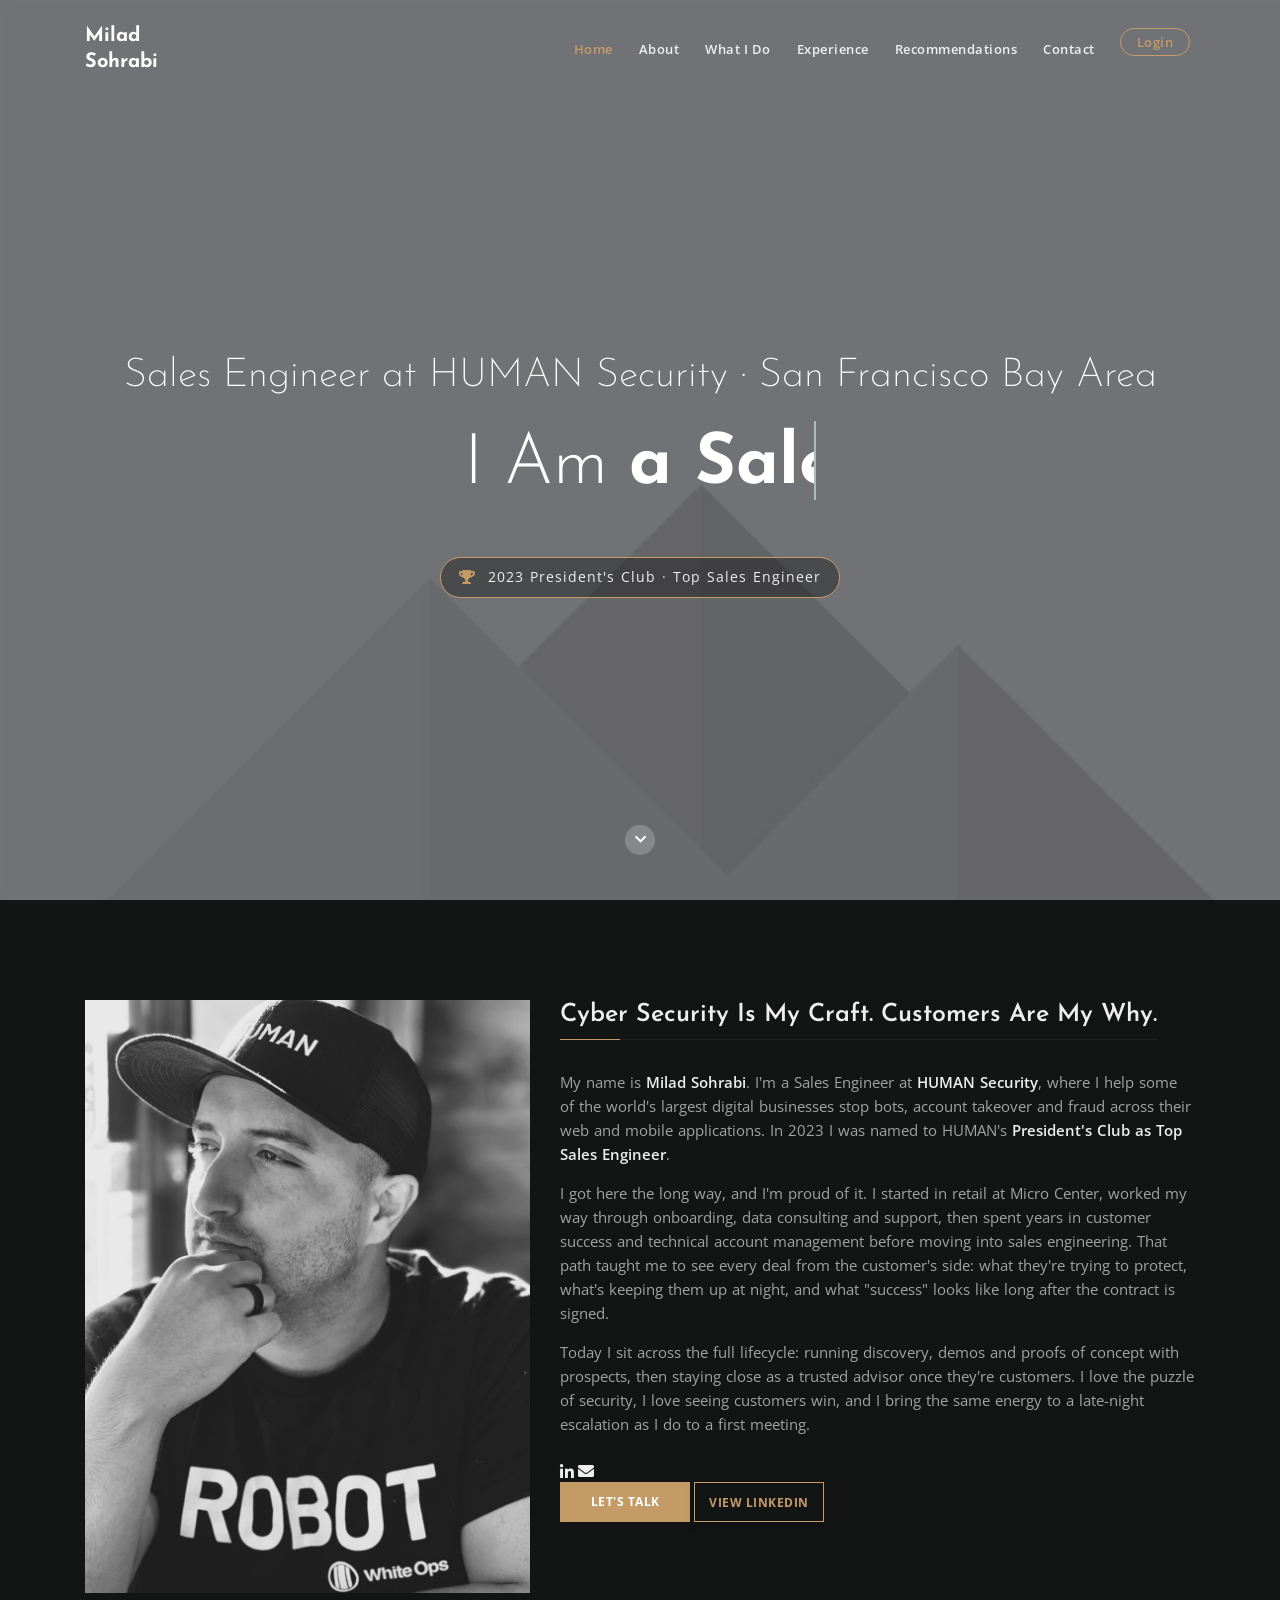
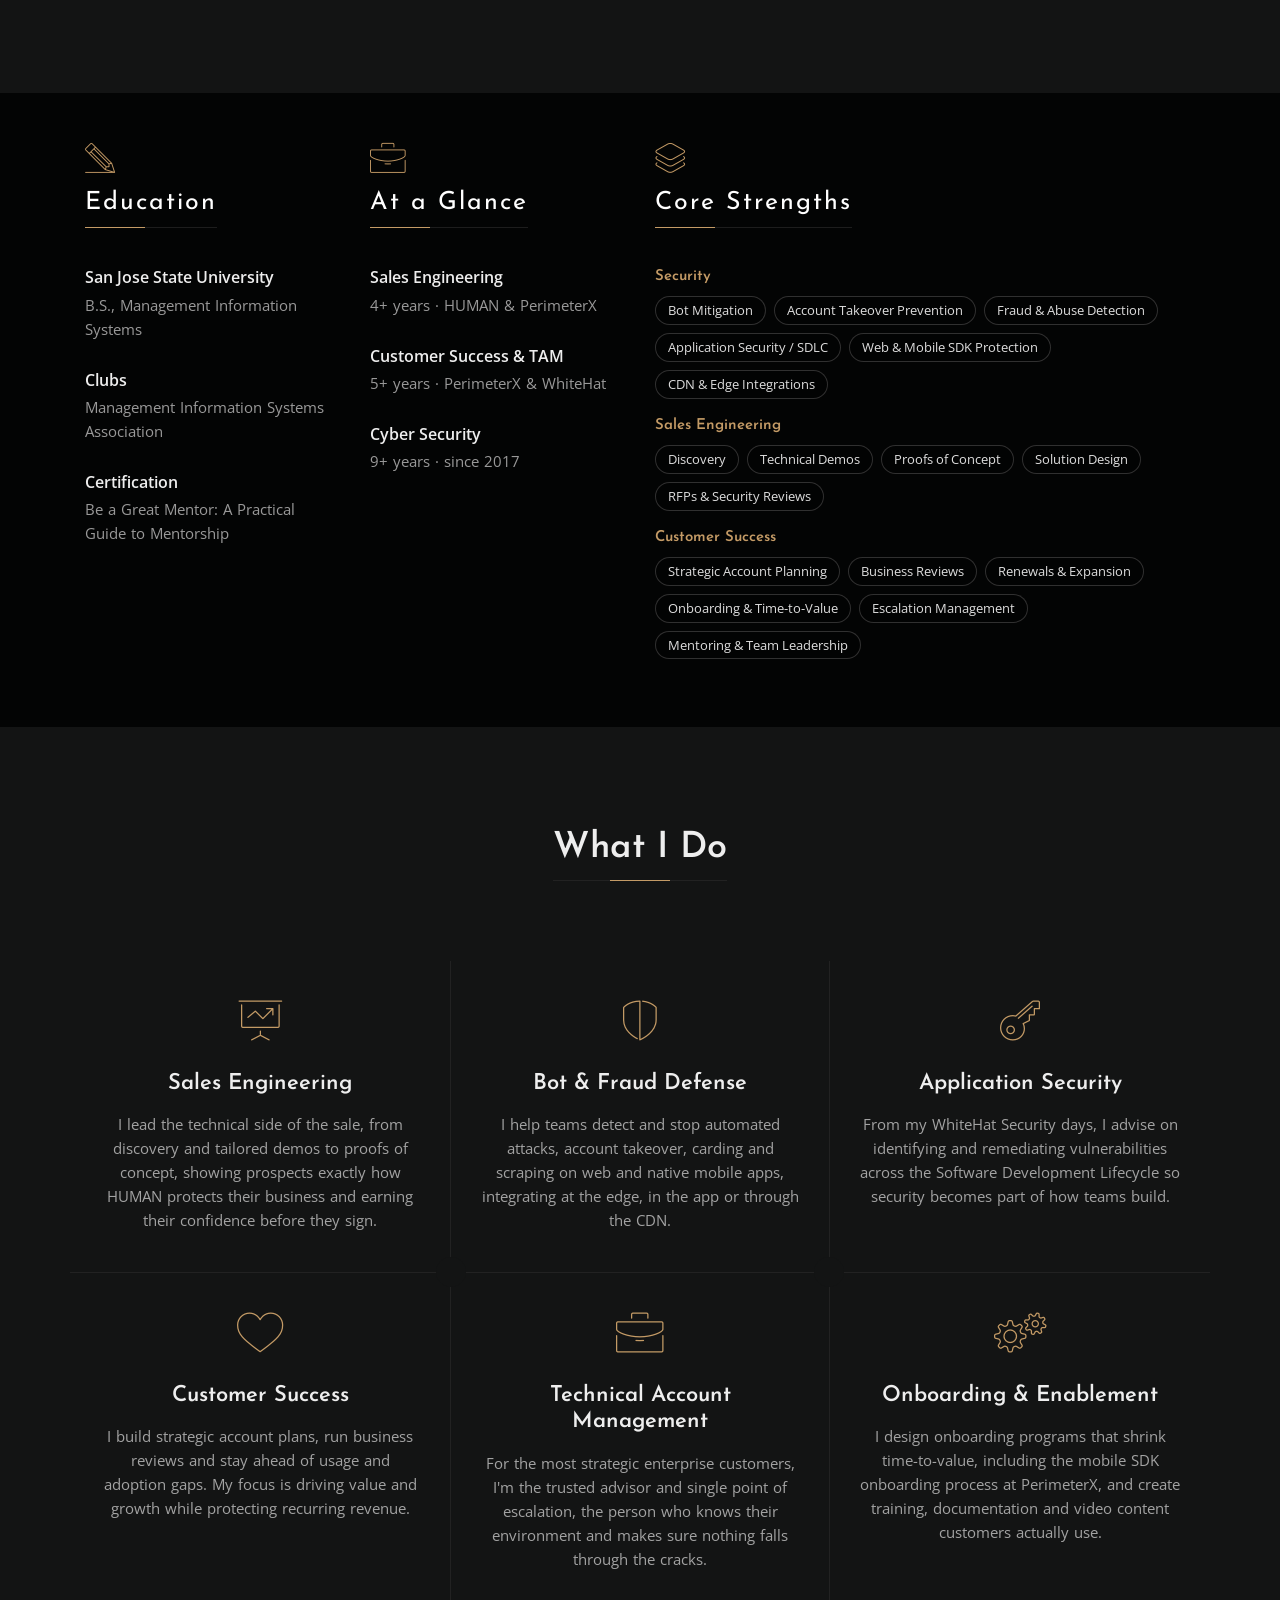
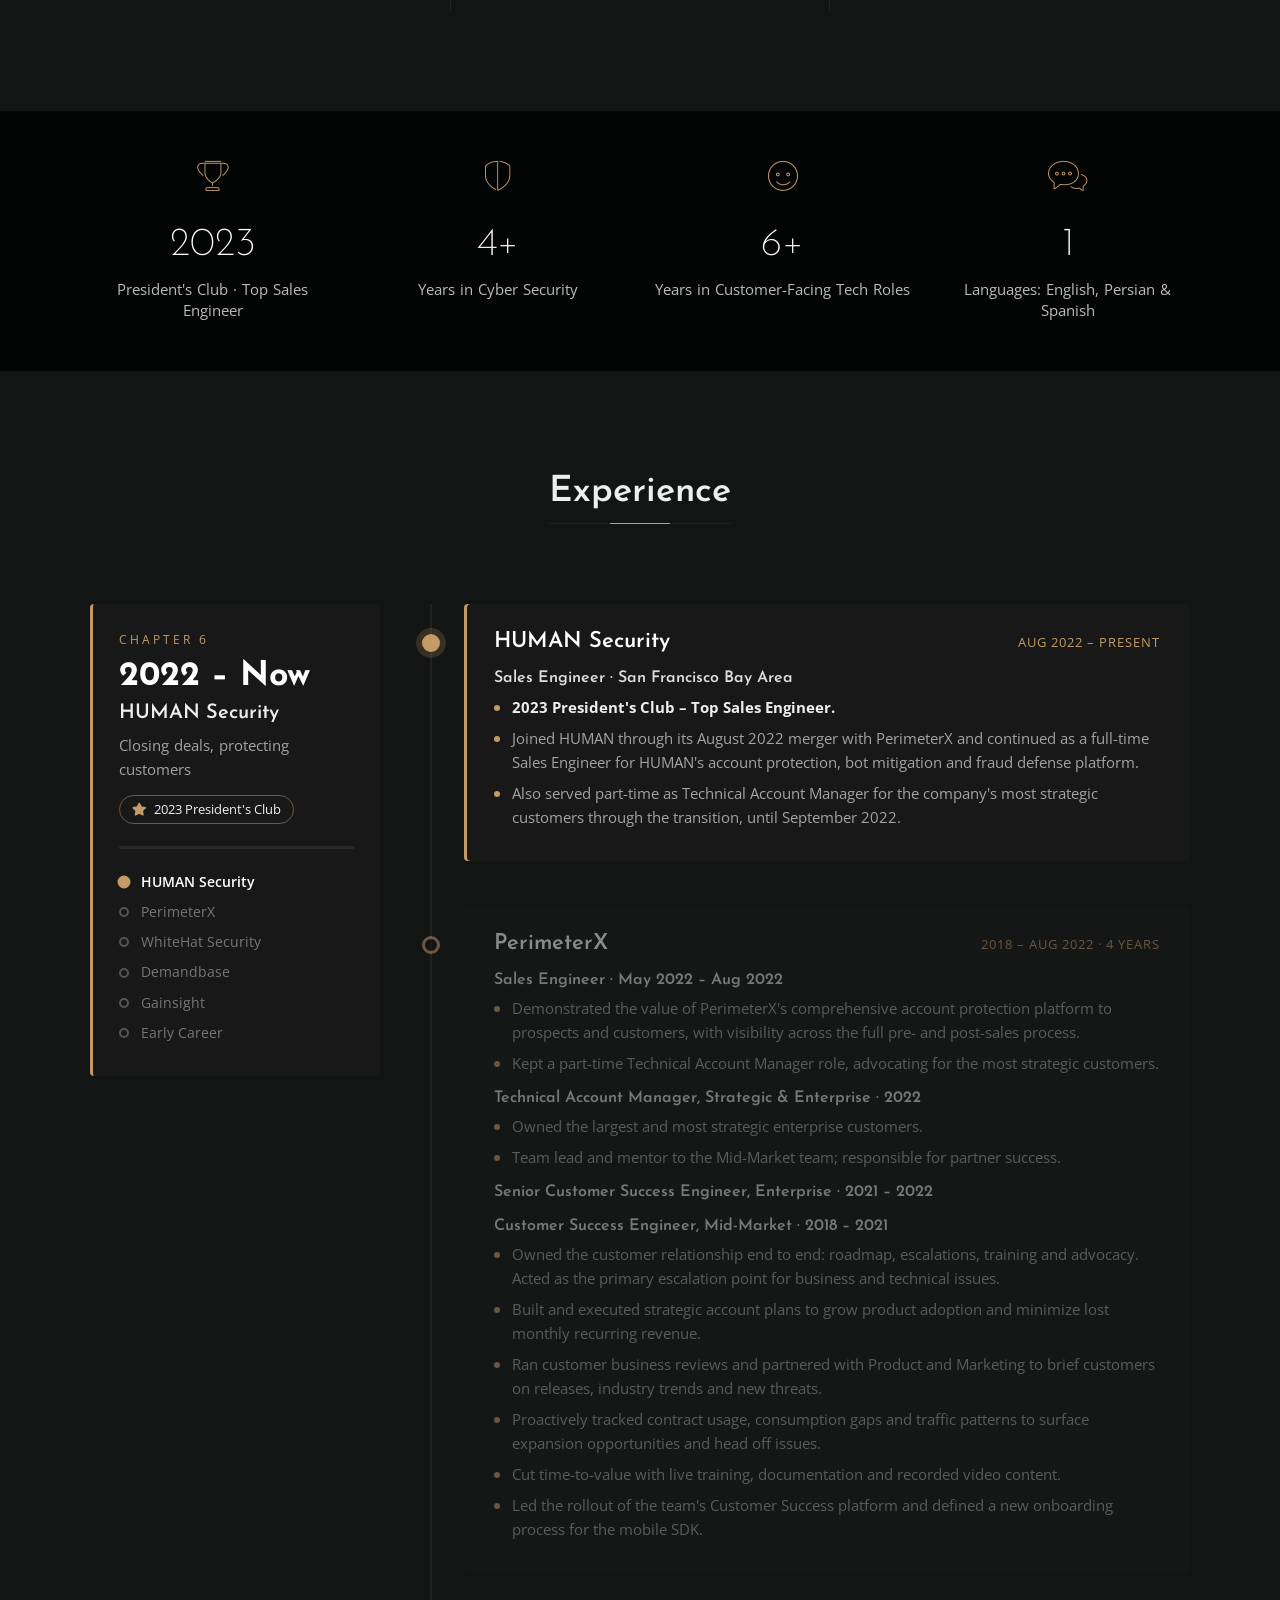
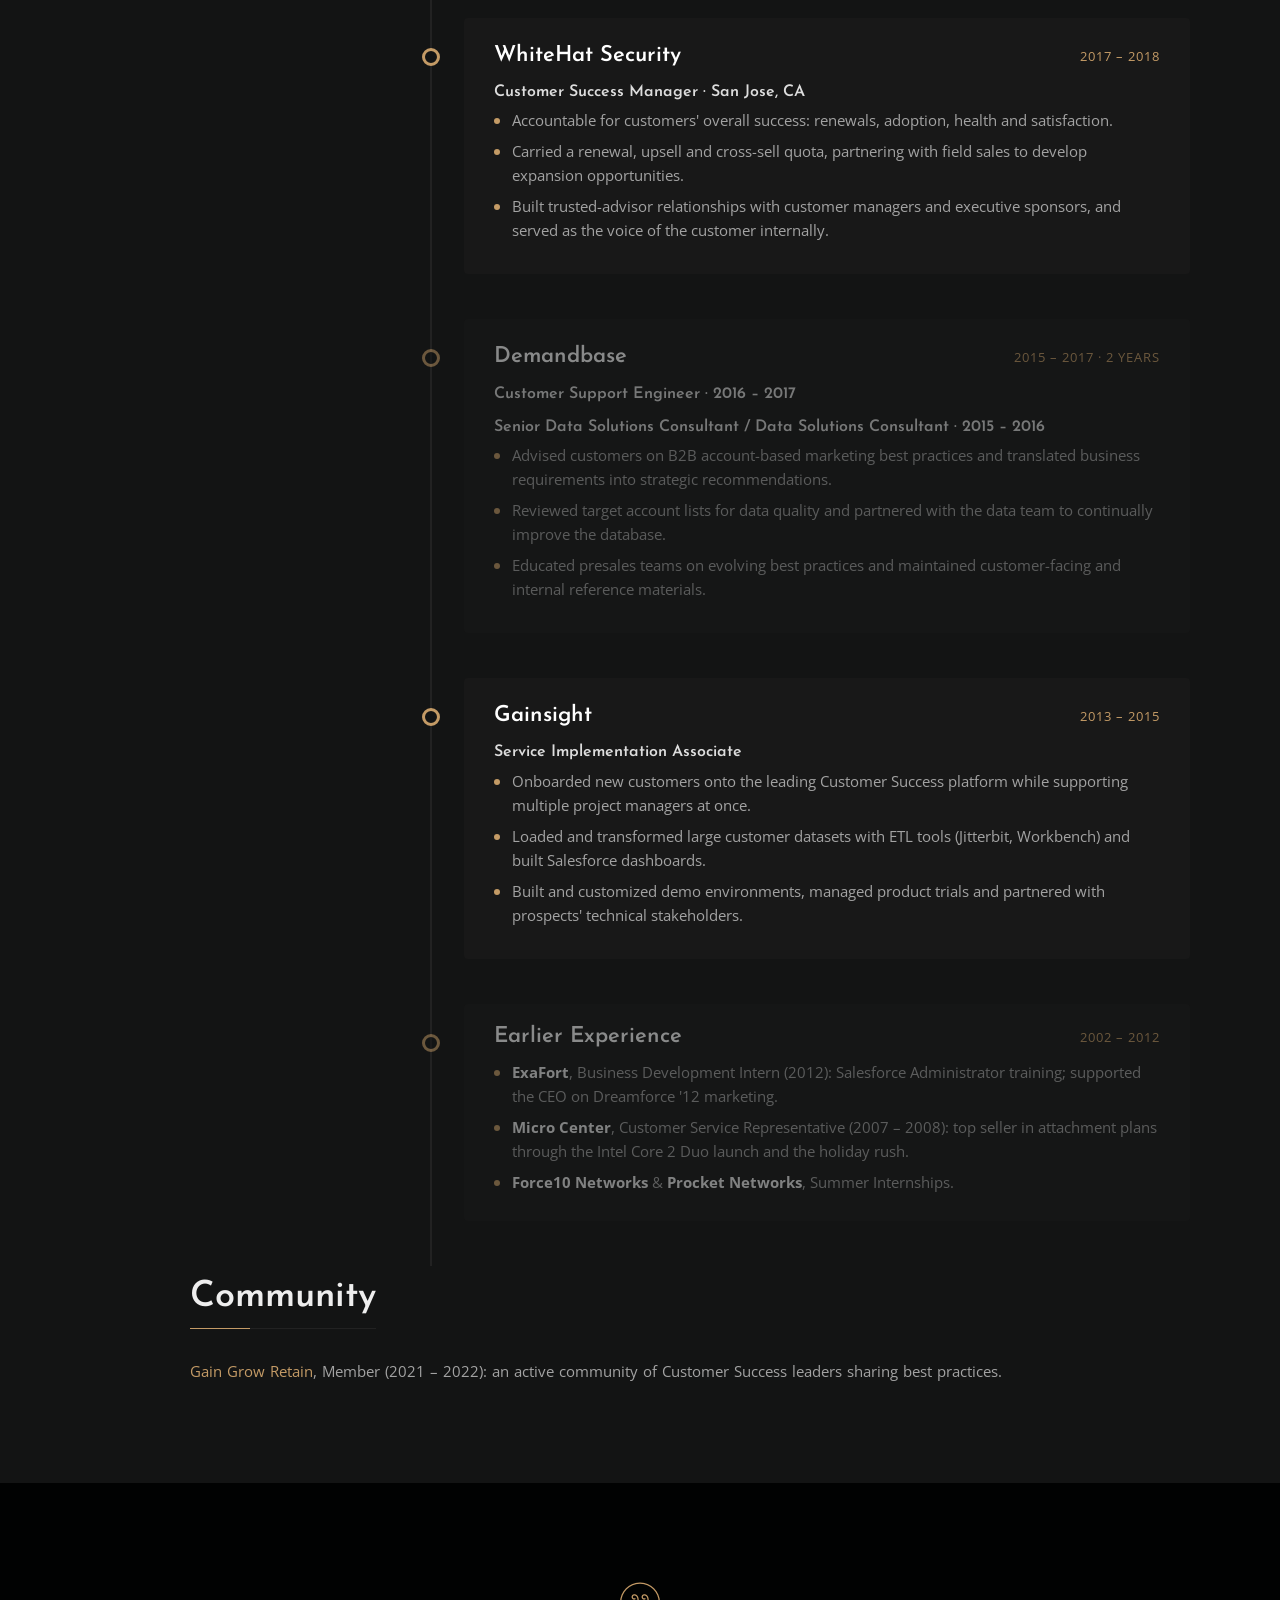
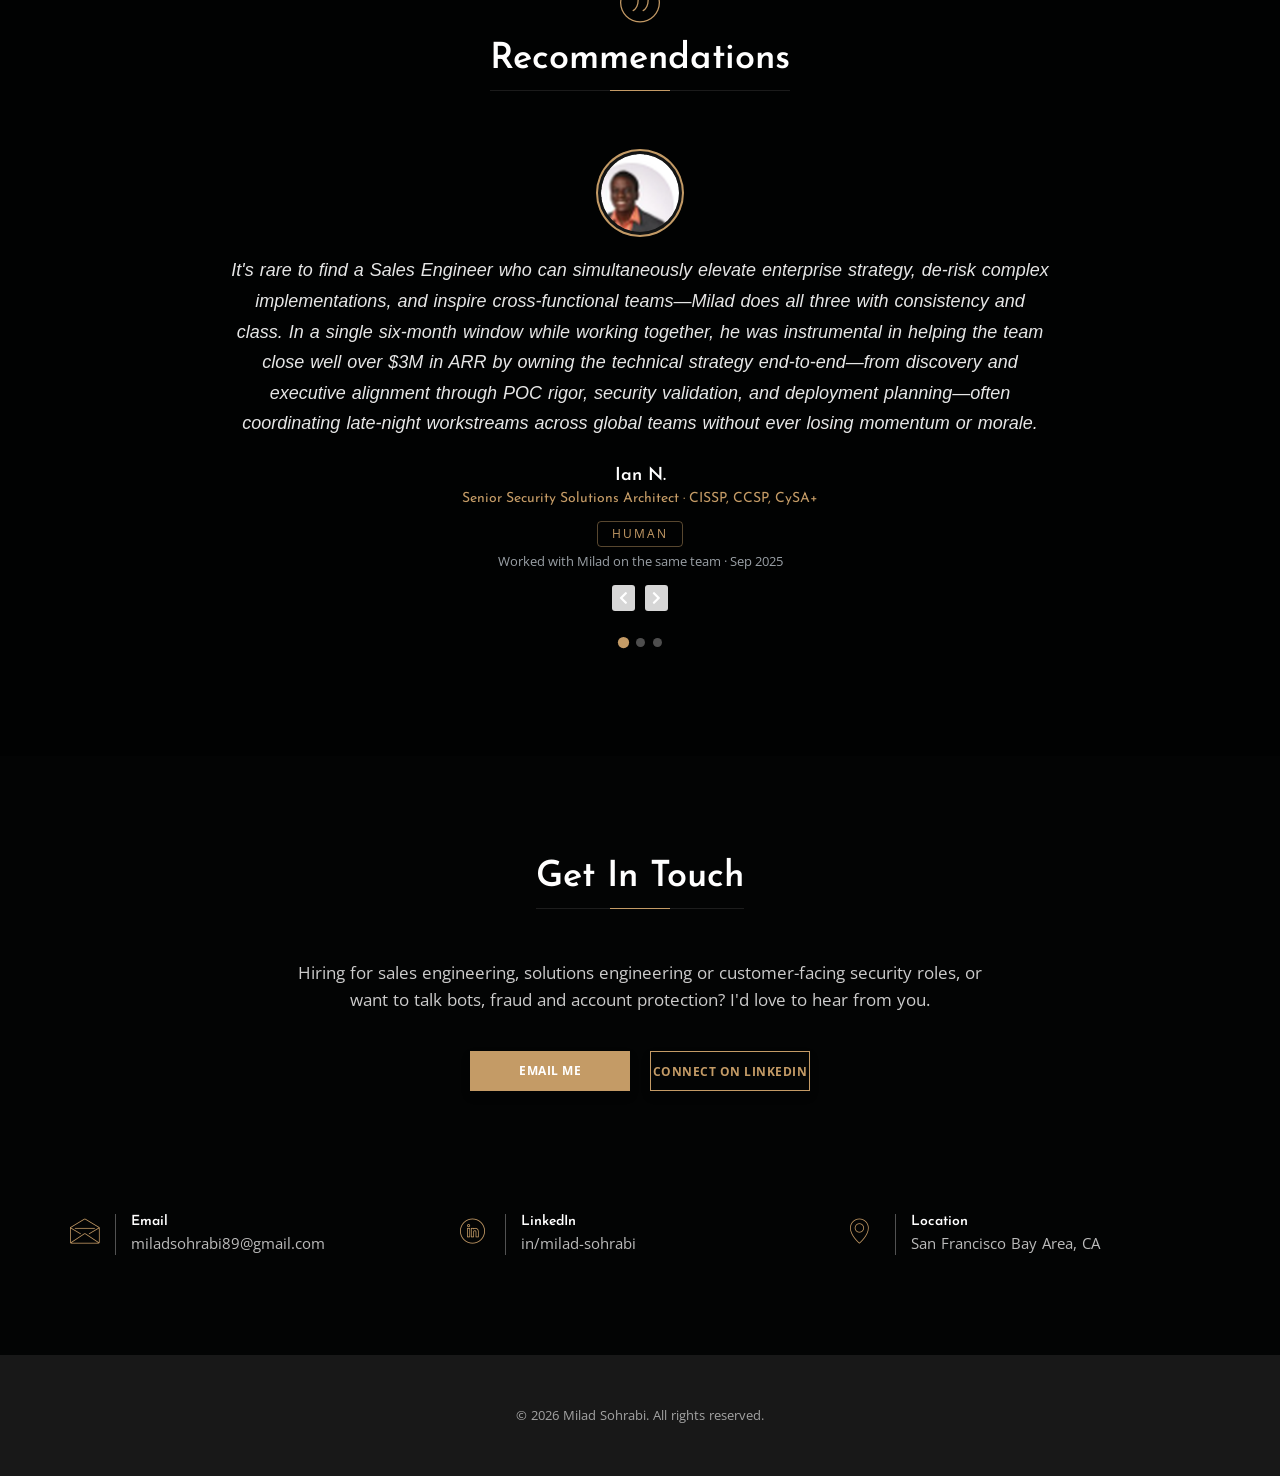
==== commit e75dc01d: "Add headshots and company labels to recommendations - Add circular recommender photos (from the Link" ====
--- a/index.html
+++ b/index.html
@@ -506,29 +506,35 @@
     					<div class="owl-carousel owl-theme rec-carousel">
 
     						<div class="ritem">
+    							<div class="rec-photo"><img src="img/rec/ian.png" alt="Ian N."></div>
     							<p class="quote">It's rare to find a Sales Engineer who can simultaneously elevate enterprise strategy, de-risk complex implementations, and inspire cross-functional teams&mdash;Milad does all three with consistency and class. In a single six-month window while working together, he was instrumental in helping the team close well over $3M in ARR by owning the technical strategy end-to-end&mdash;from discovery and executive alignment through POC rigor, security validation, and deployment planning&mdash;often coordinating late-night workstreams across global teams without ever losing momentum or morale.</p>
     							<div class="rec-by">
     								<h5>Ian N.</h5>
     								<h6>Senior Security Solutions Architect &middot; CISSP, CCSP, CySA+</h6>
-    								<span class="rec-rel">Worked with Milad at HUMAN &middot; Sep 2025</span>
+    								<span class="rec-co">HUMAN</span>
+    								<span class="rec-rel">Worked with Milad on the same team &middot; Sep 2025</span>
     							</div>
     						</div>
 
     						<div class="ritem">
+    							<div class="rec-photo"><img src="img/rec/vanessa.png" alt="Vanessa Flores (Parada)"></div>
     							<p class="quote">I had the pleasure of having Milad as my main POC at PerimeterX. He is a driven and talented leader in the CS space and I have no doubt he will continue to take the CS world by storm. He is efficient, intuitive, and strategic when it comes to mapping out an effective CS process. Always asking the right questions and thinking outside of the box.</p>
     							<div class="rec-by">
     								<h5>Vanessa Flores (Parada)</h5>
     								<h6>Senior Digital Customer Success Program Manager at Black Kite</h6>
-    								<span class="rec-rel">Milad's client at PerimeterX &middot; Aug 2021</span>
+    								<span class="rec-co">PerimeterX</span>
+    								<span class="rec-rel">Milad's client &middot; Aug 2021</span>
     							</div>
     						</div>
 
     						<div class="ritem">
+    							<div class="rec-photo"><img src="img/rec/nelson.png" alt="Nelson Hong"></div>
     							<p class="quote">Milad was an extremely valuable colleague at Demandbase. His resourcefulness immediately comes to mind, which he demonstrated time and time again by being a core member of two very lean teams while at Demandbase. In any task of Milad's, he was able to make the ambiguous something very tangible by adding his own analytical flair and framework to core business objectives. While being key in envisioning the macro view, Milad is also impressively able to manage a large workload in the micro view through effective time management and priority escalation.</p>
     							<div class="rec-by">
     								<h5>Nelson Hong</h5>
     								<h6>Global GTM Strategy @ Optimizely</h6>
-    								<span class="rec-rel">Worked with Milad at Demandbase &middot; Feb 2017</span>
+    								<span class="rec-co">Demandbase</span>
+    								<span class="rec-rel">Worked with Milad &middot; Feb 2017</span>
     							</div>
     						</div>
 
--- a/css/custom.css
+++ b/css/custom.css
@@ -561,3 +561,34 @@
   .recommendations { background-attachment: scroll; }
   .recommendations .ritem .quote { font-size: 16px; }
 }
+
+/* Recommendation headshots + company label */
+.recommendations .rec-photo {
+  width: 84px;
+  height: 84px;
+  margin: 0 auto 20px;
+  border-radius: 50%;
+  padding: 3px;
+  background: #131414;
+  box-shadow: 0 0 0 2px #C49B66;
+}
+.recommendations .rec-photo img {
+  width: 100%;
+  height: 100%;
+  border-radius: 50%;
+  display: block;
+}
+.recommendations .rec-co {
+  display: inline-block;
+  margin: 10px 0 6px;
+  padding: 4px 14px;
+  border: 1px solid rgba(196,155,102,.45);
+  border-radius: 4px;
+  font-size: 12px;
+  letter-spacing: 2px;
+  text-transform: uppercase;
+  color: #C49B66;
+}
+.recommendations .rec-rel {
+  display: block;
+}
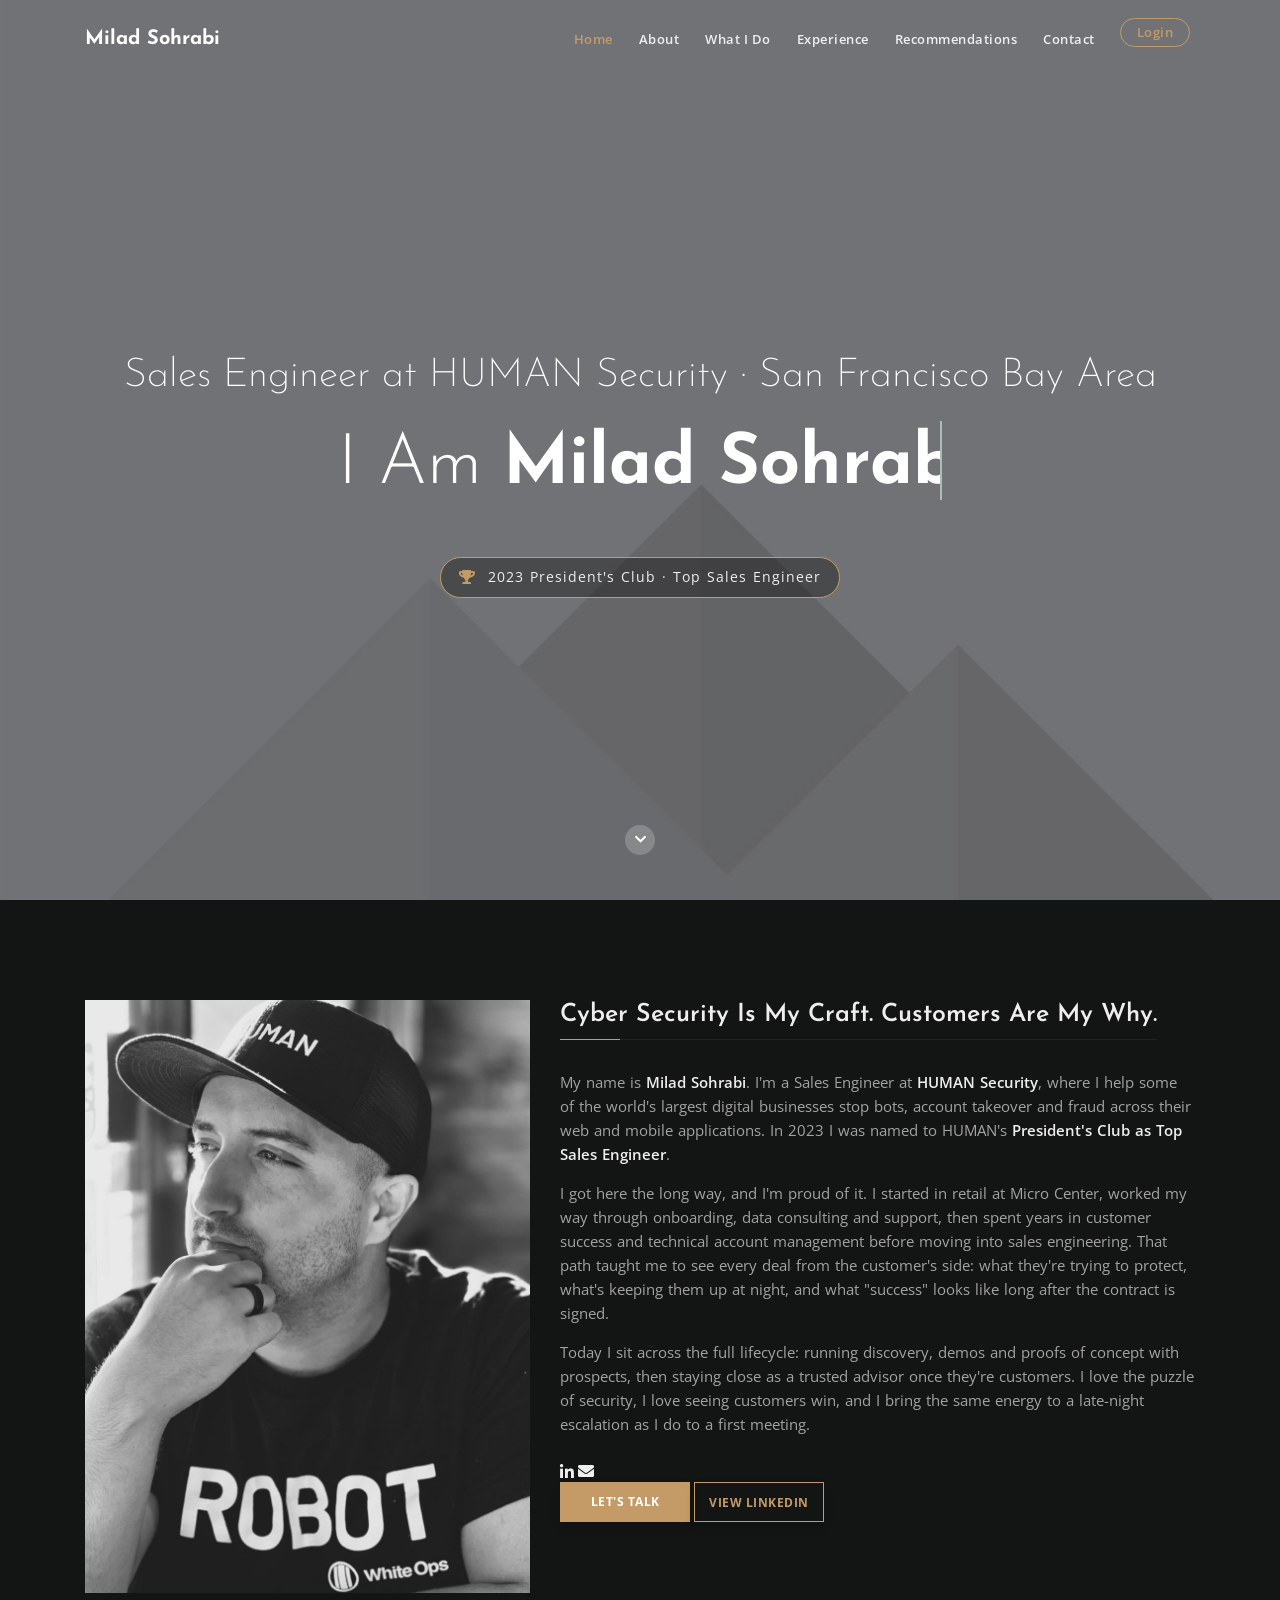
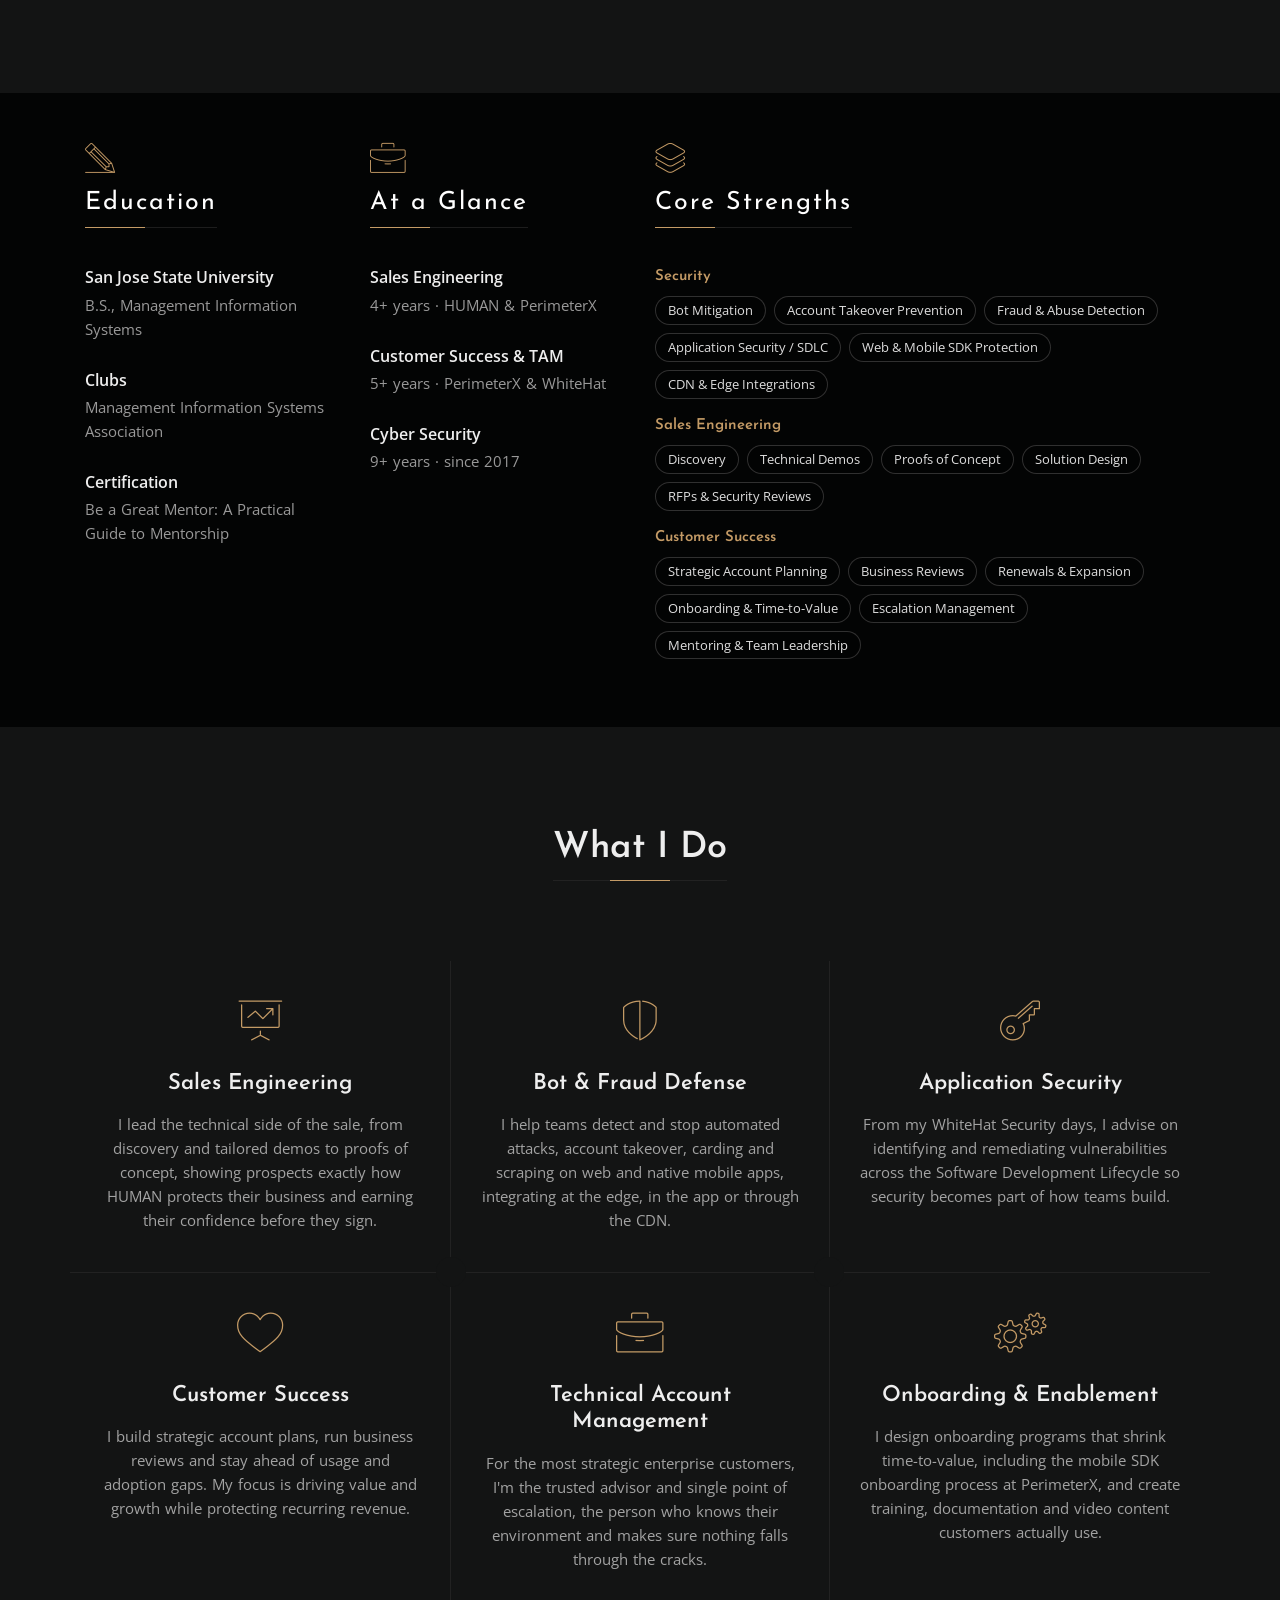
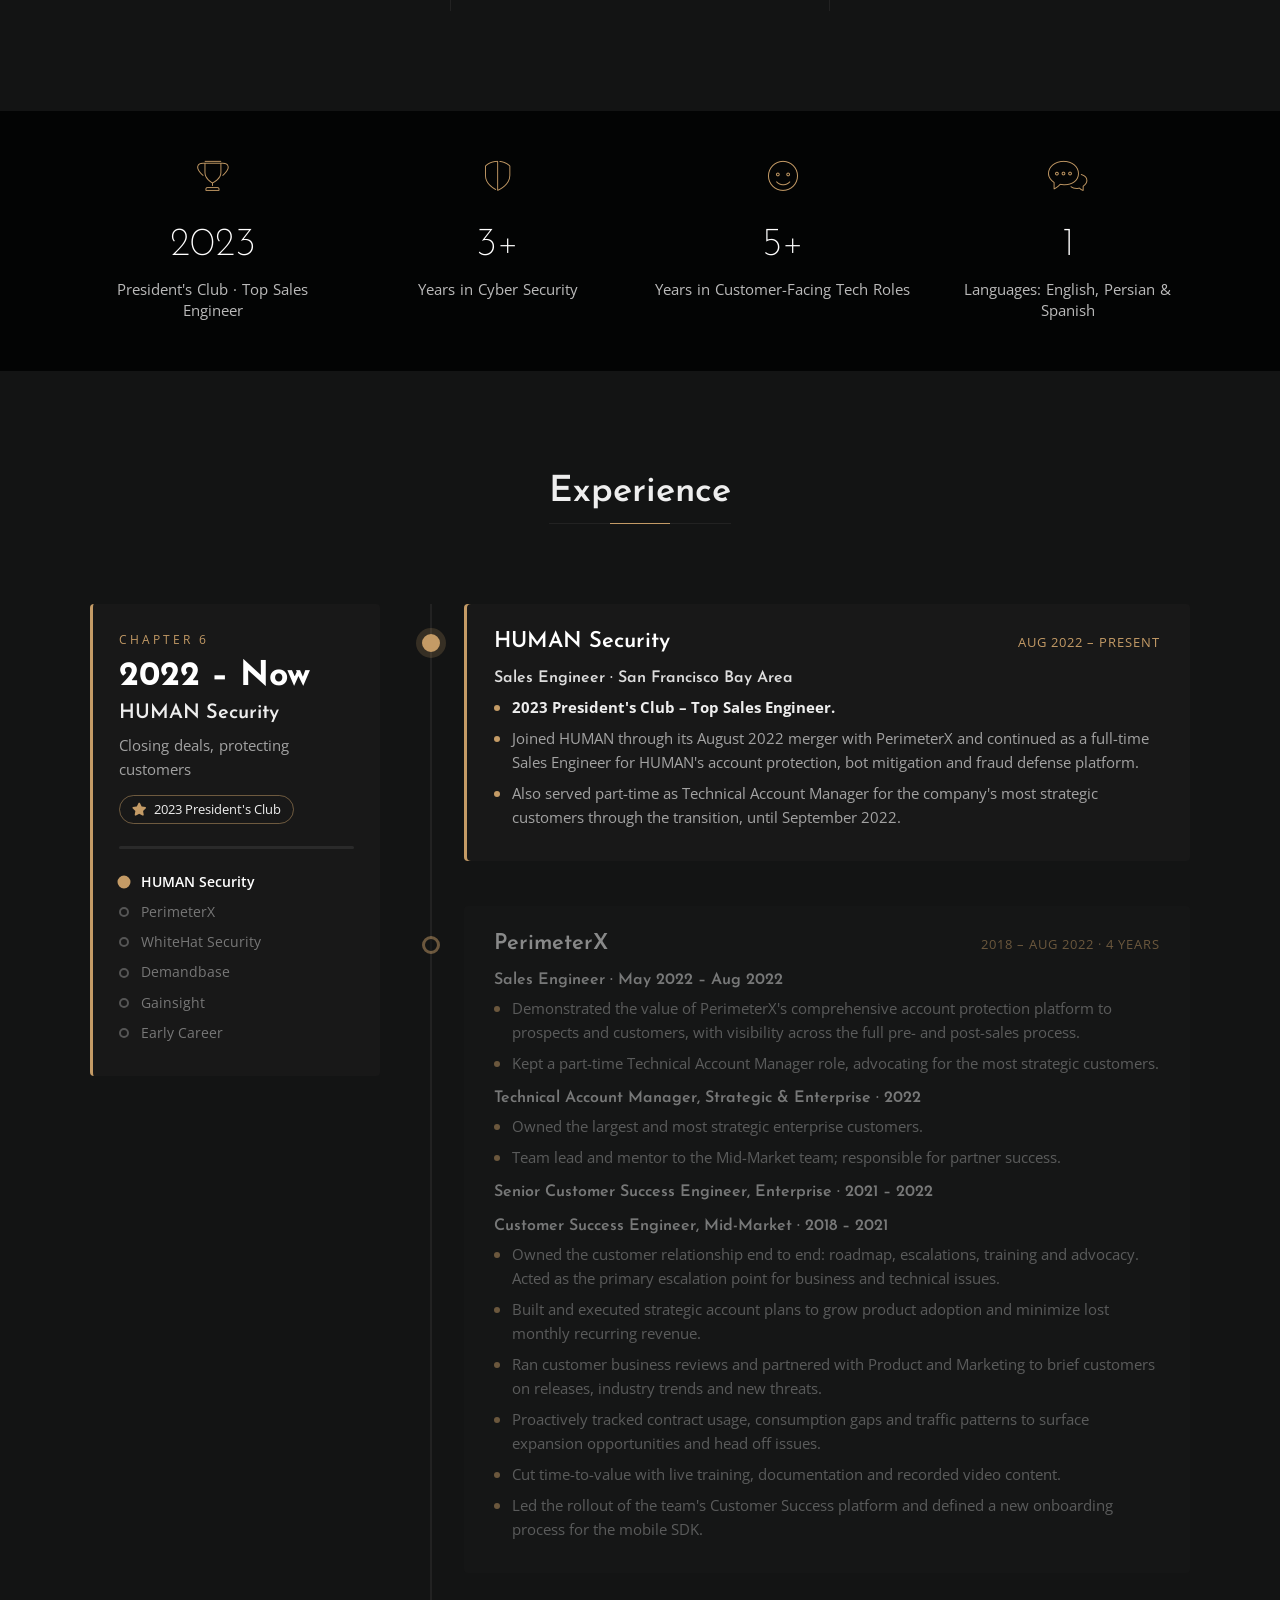
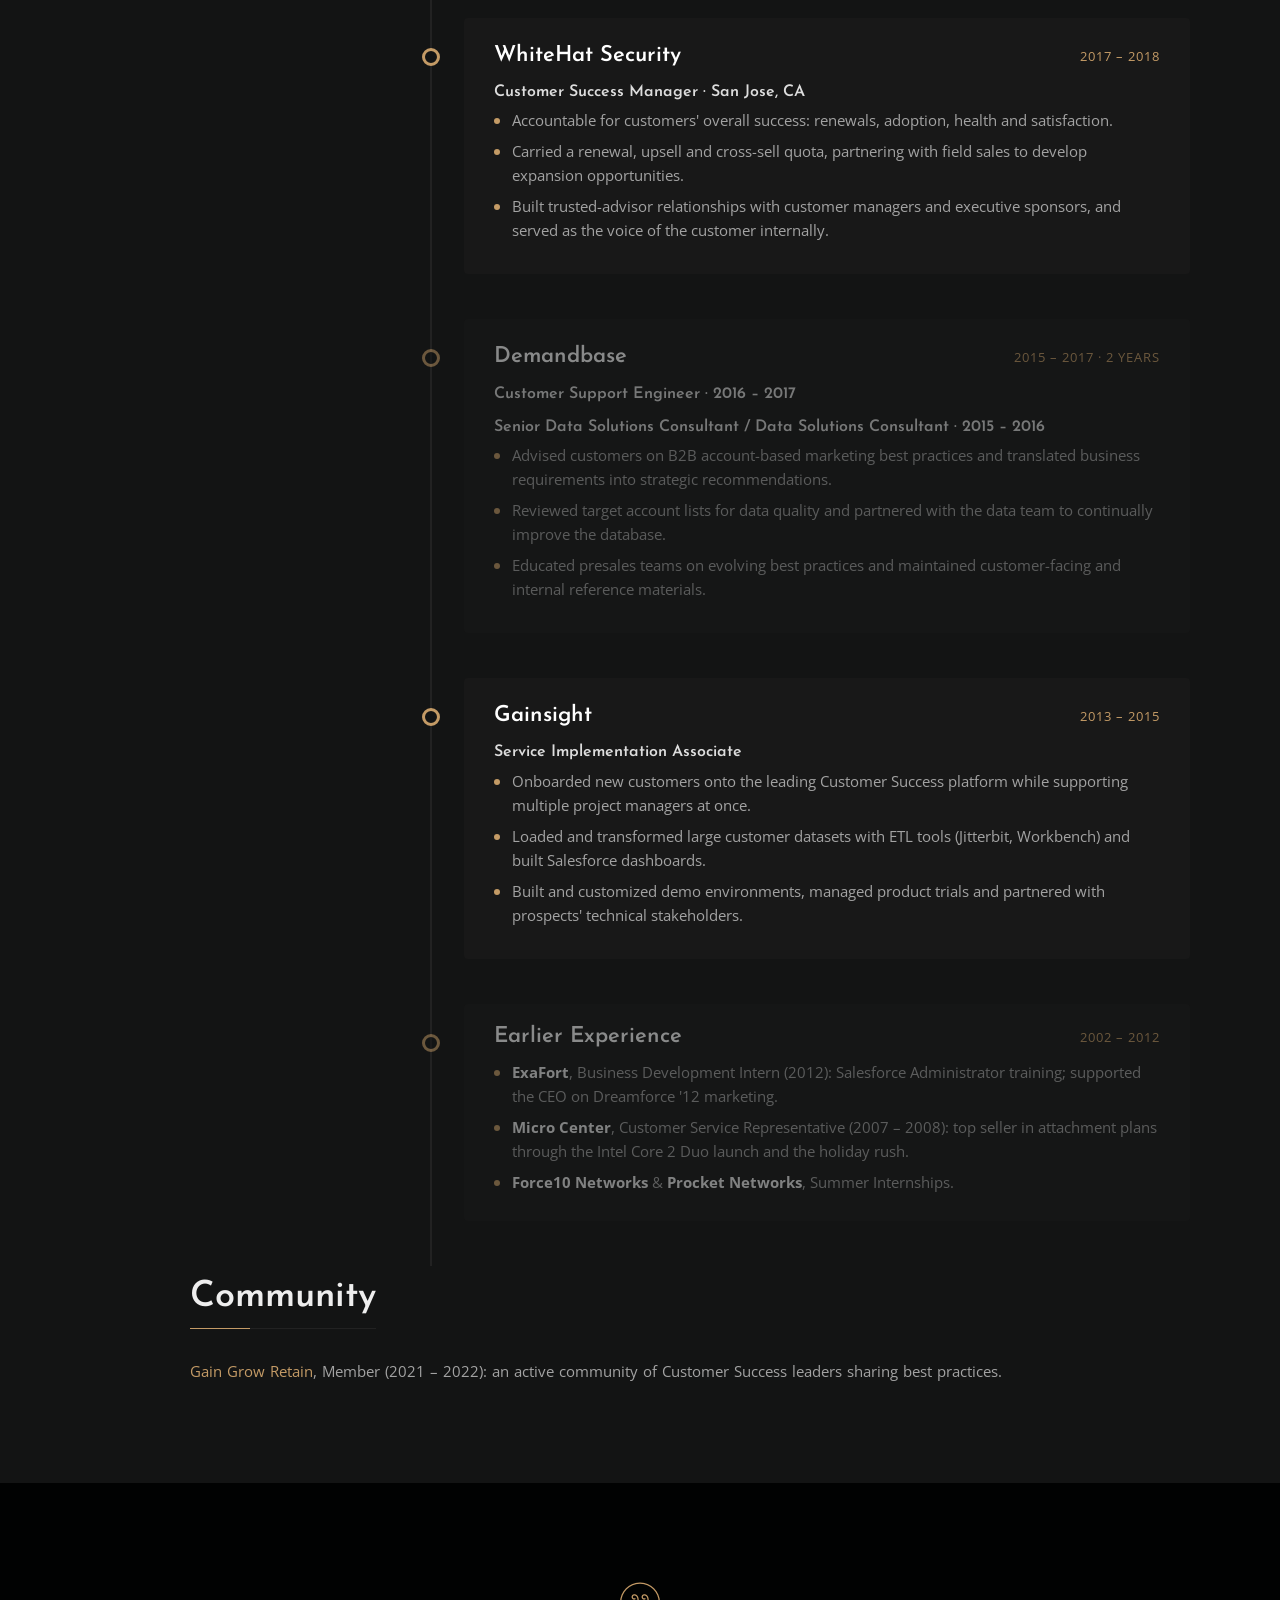
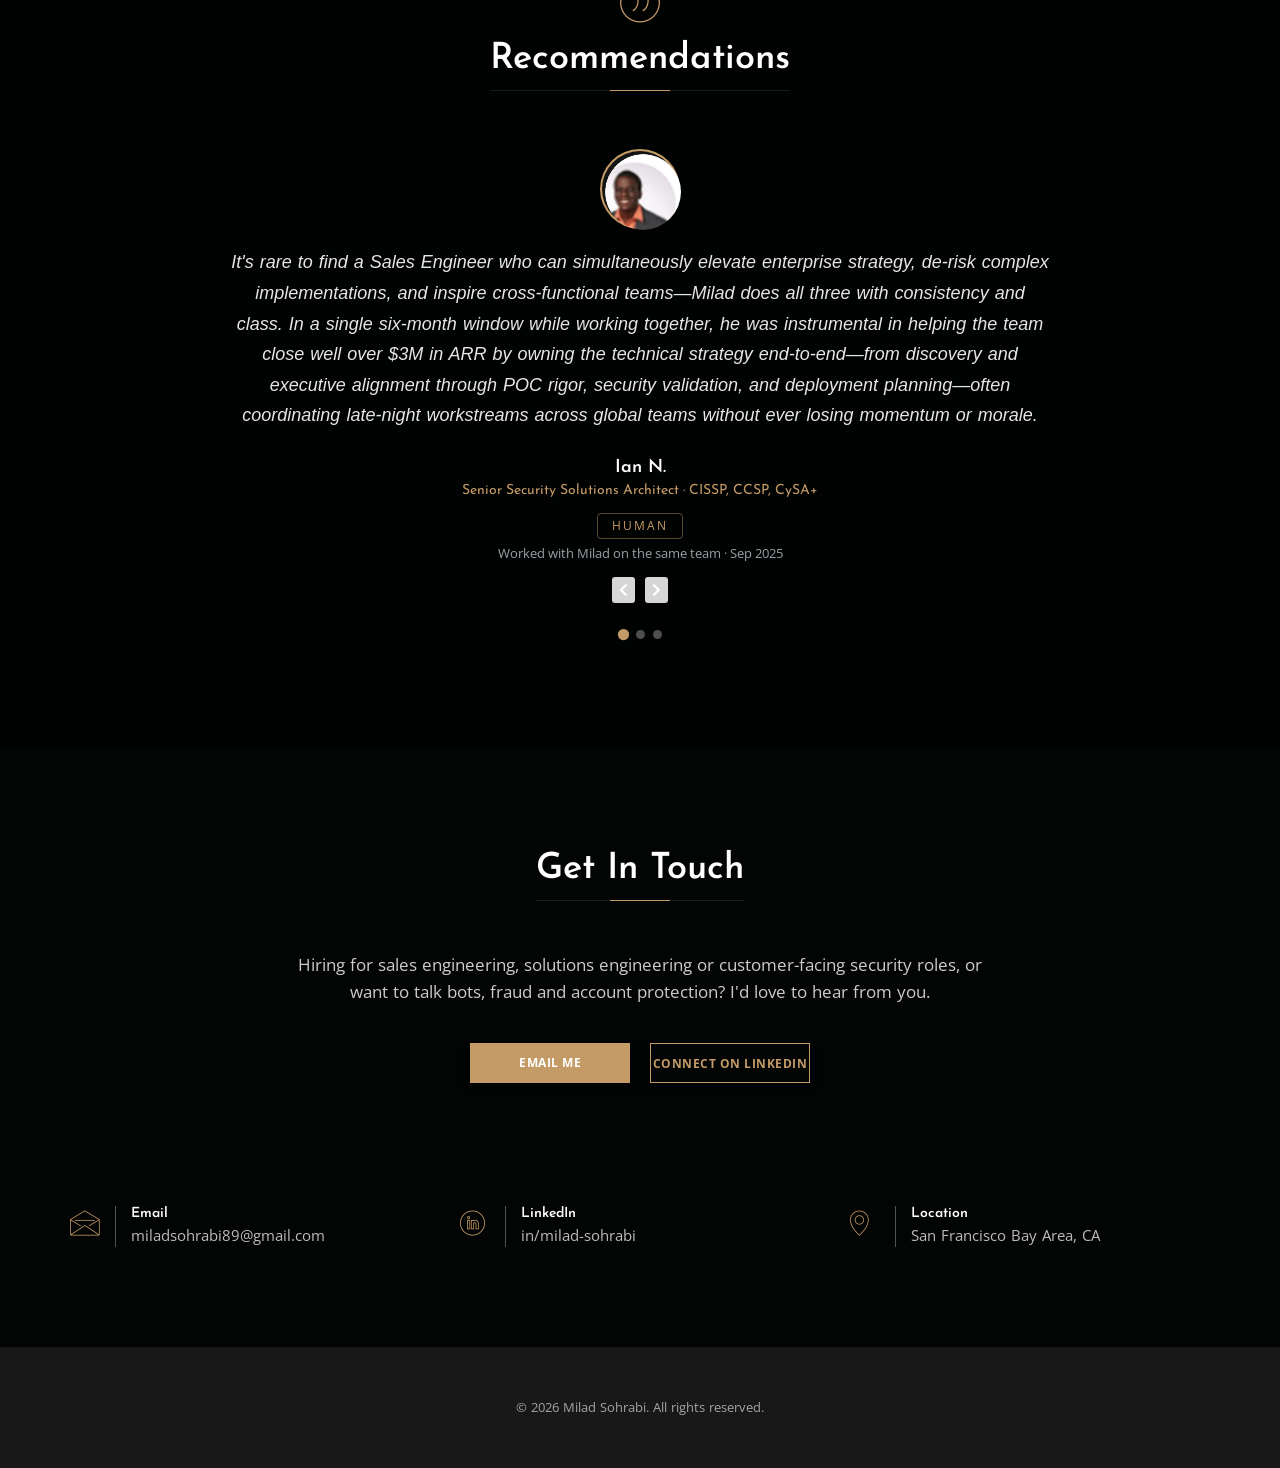
==== commit 775e1f11: "Shrink recommendation photos and make size cache-proof Desktop was showing full-size images from a s" ====
--- a/index.html
+++ b/index.html
@@ -506,7 +506,7 @@
     					<div class="owl-carousel owl-theme rec-carousel">
 
     						<div class="ritem">
-    							<div class="rec-photo"><img src="img/rec/ian.png" alt="Ian N."></div>
+    							<div class="rec-photo"><img src="img/rec/ian.png" alt="Ian N." width="76" height="76"></div>
     							<p class="quote">It's rare to find a Sales Engineer who can simultaneously elevate enterprise strategy, de-risk complex implementations, and inspire cross-functional teams&mdash;Milad does all three with consistency and class. In a single six-month window while working together, he was instrumental in helping the team close well over $3M in ARR by owning the technical strategy end-to-end&mdash;from discovery and executive alignment through POC rigor, security validation, and deployment planning&mdash;often coordinating late-night workstreams across global teams without ever losing momentum or morale.</p>
     							<div class="rec-by">
     								<h5>Ian N.</h5>
@@ -517,7 +517,7 @@
     						</div>
 
     						<div class="ritem">
-    							<div class="rec-photo"><img src="img/rec/vanessa.png" alt="Vanessa Flores (Parada)"></div>
+    							<div class="rec-photo"><img src="img/rec/vanessa.png" alt="Vanessa Flores (Parada)" width="76" height="76"></div>
     							<p class="quote">I had the pleasure of having Milad as my main POC at PerimeterX. He is a driven and talented leader in the CS space and I have no doubt he will continue to take the CS world by storm. He is efficient, intuitive, and strategic when it comes to mapping out an effective CS process. Always asking the right questions and thinking outside of the box.</p>
     							<div class="rec-by">
     								<h5>Vanessa Flores (Parada)</h5>
@@ -528,7 +528,7 @@
     						</div>
 
     						<div class="ritem">
-    							<div class="rec-photo"><img src="img/rec/nelson.png" alt="Nelson Hong"></div>
+    							<div class="rec-photo"><img src="img/rec/nelson.png" alt="Nelson Hong" width="76" height="76"></div>
     							<p class="quote">Milad was an extremely valuable colleague at Demandbase. His resourcefulness immediately comes to mind, which he demonstrated time and time again by being a core member of two very lean teams while at Demandbase. In any task of Milad's, he was able to make the ambiguous something very tangible by adding his own analytical flair and framework to core business objectives. While being key in envisioning the macro view, Milad is also impressively able to manage a large workload in the micro view through effective time management and priority escalation.</p>
     							<div class="rec-by">
     								<h5>Nelson Hong</h5>
--- a/css/custom.css
+++ b/css/custom.css
@@ -563,21 +563,6 @@
 }
 
 /* Recommendation headshots + company label */
-.recommendations .rec-photo {
-  width: 84px;
-  height: 84px;
-  margin: 0 auto 20px;
-  border-radius: 50%;
-  padding: 3px;
-  background: #131414;
-  box-shadow: 0 0 0 2px #C49B66;
-}
-.recommendations .rec-photo img {
-  width: 100%;
-  height: 100%;
-  border-radius: 50%;
-  display: block;
-}
 .recommendations .rec-co {
   display: inline-block;
   margin: 10px 0 6px;
@@ -592,3 +577,27 @@
 .recommendations .rec-rel {
   display: block;
 }
+
+/* Keep the "Milad Sohrabi" logo on a single line (template sets width:90px) */
+.navbar .logo {
+  width: auto;
+  white-space: nowrap;
+}
+
+/* Recommendation headshots (small, fixed size on all widths) */
+.recommendations .rec-photo {
+  width: 76px;
+  height: 76px;
+  max-width: 76px;
+  margin: 0 auto 20px;
+  border-radius: 50%;
+  padding: 3px;
+  background: #131414;
+  box-shadow: 0 0 0 2px #C49B66;
+}
+.recommendations .rec-photo img {
+  width: 76px;
+  height: 76px;
+  border-radius: 50%;
+  display: block;
+}
